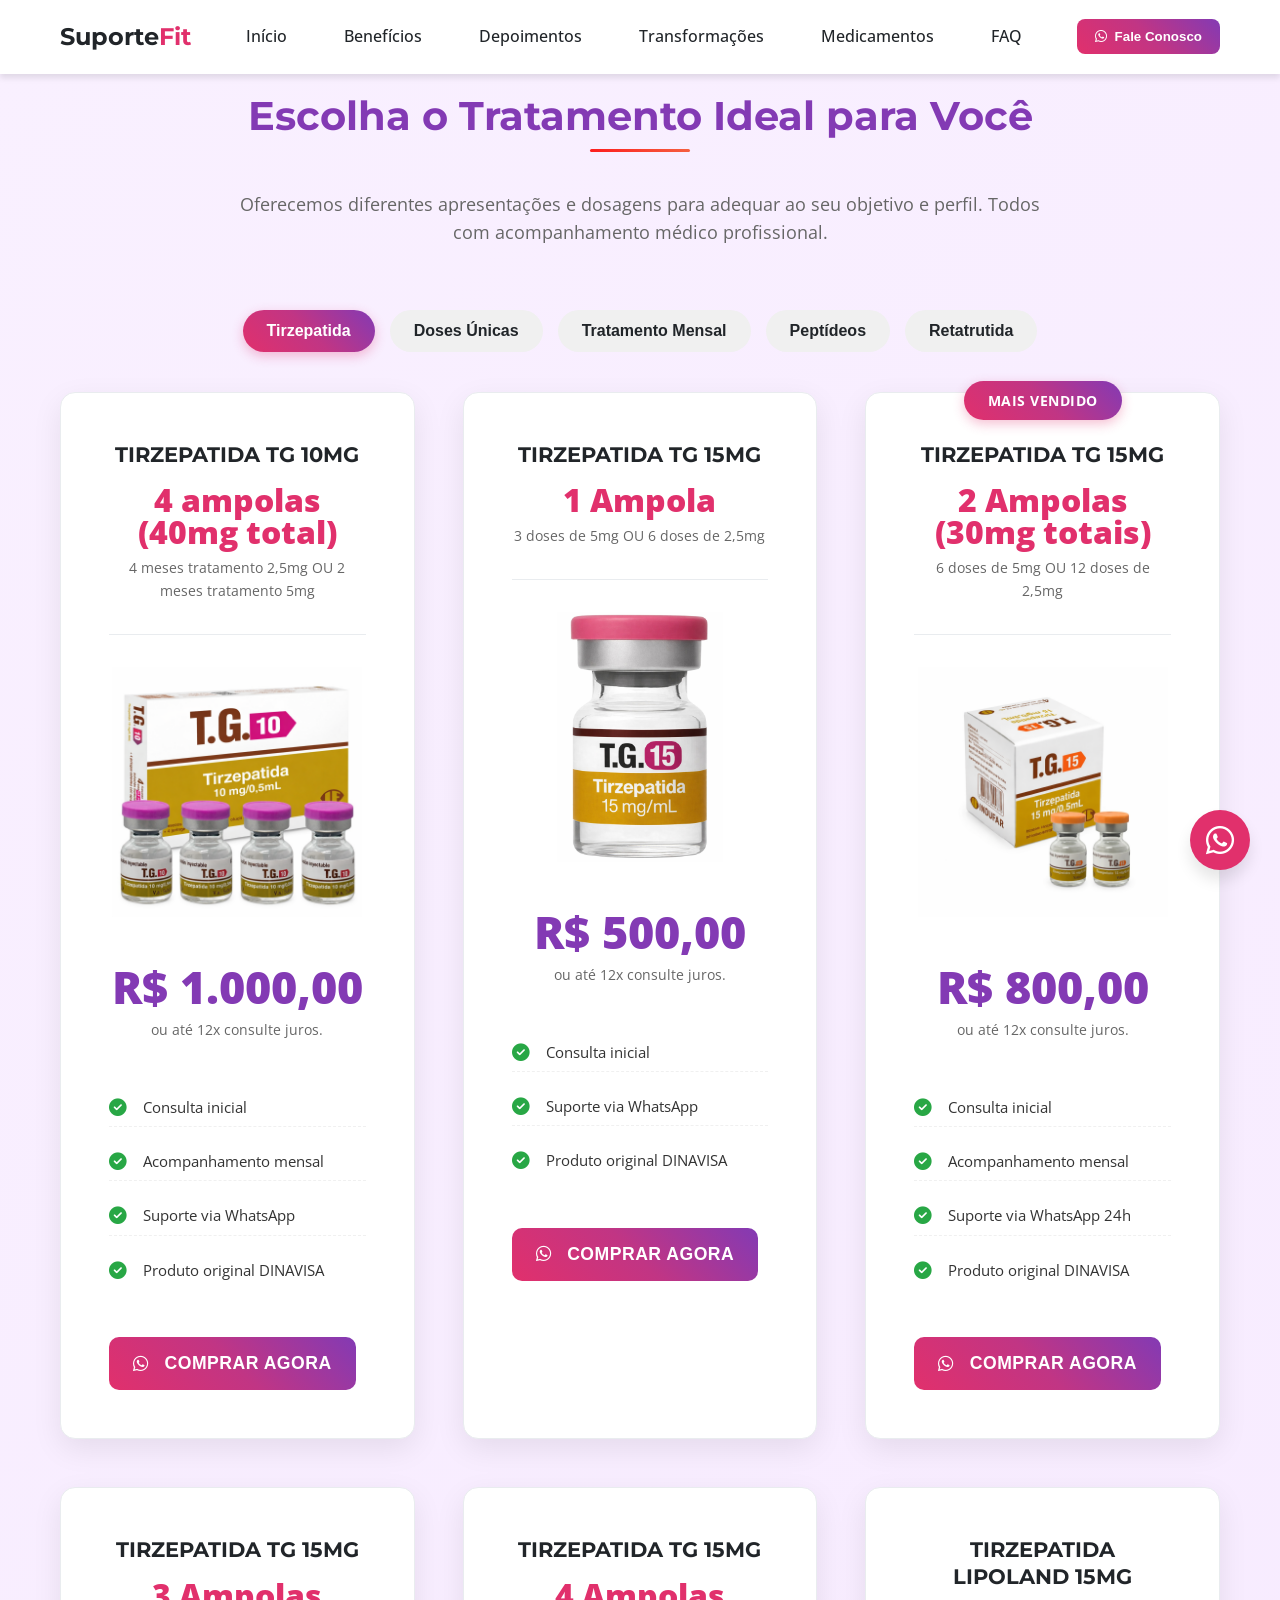
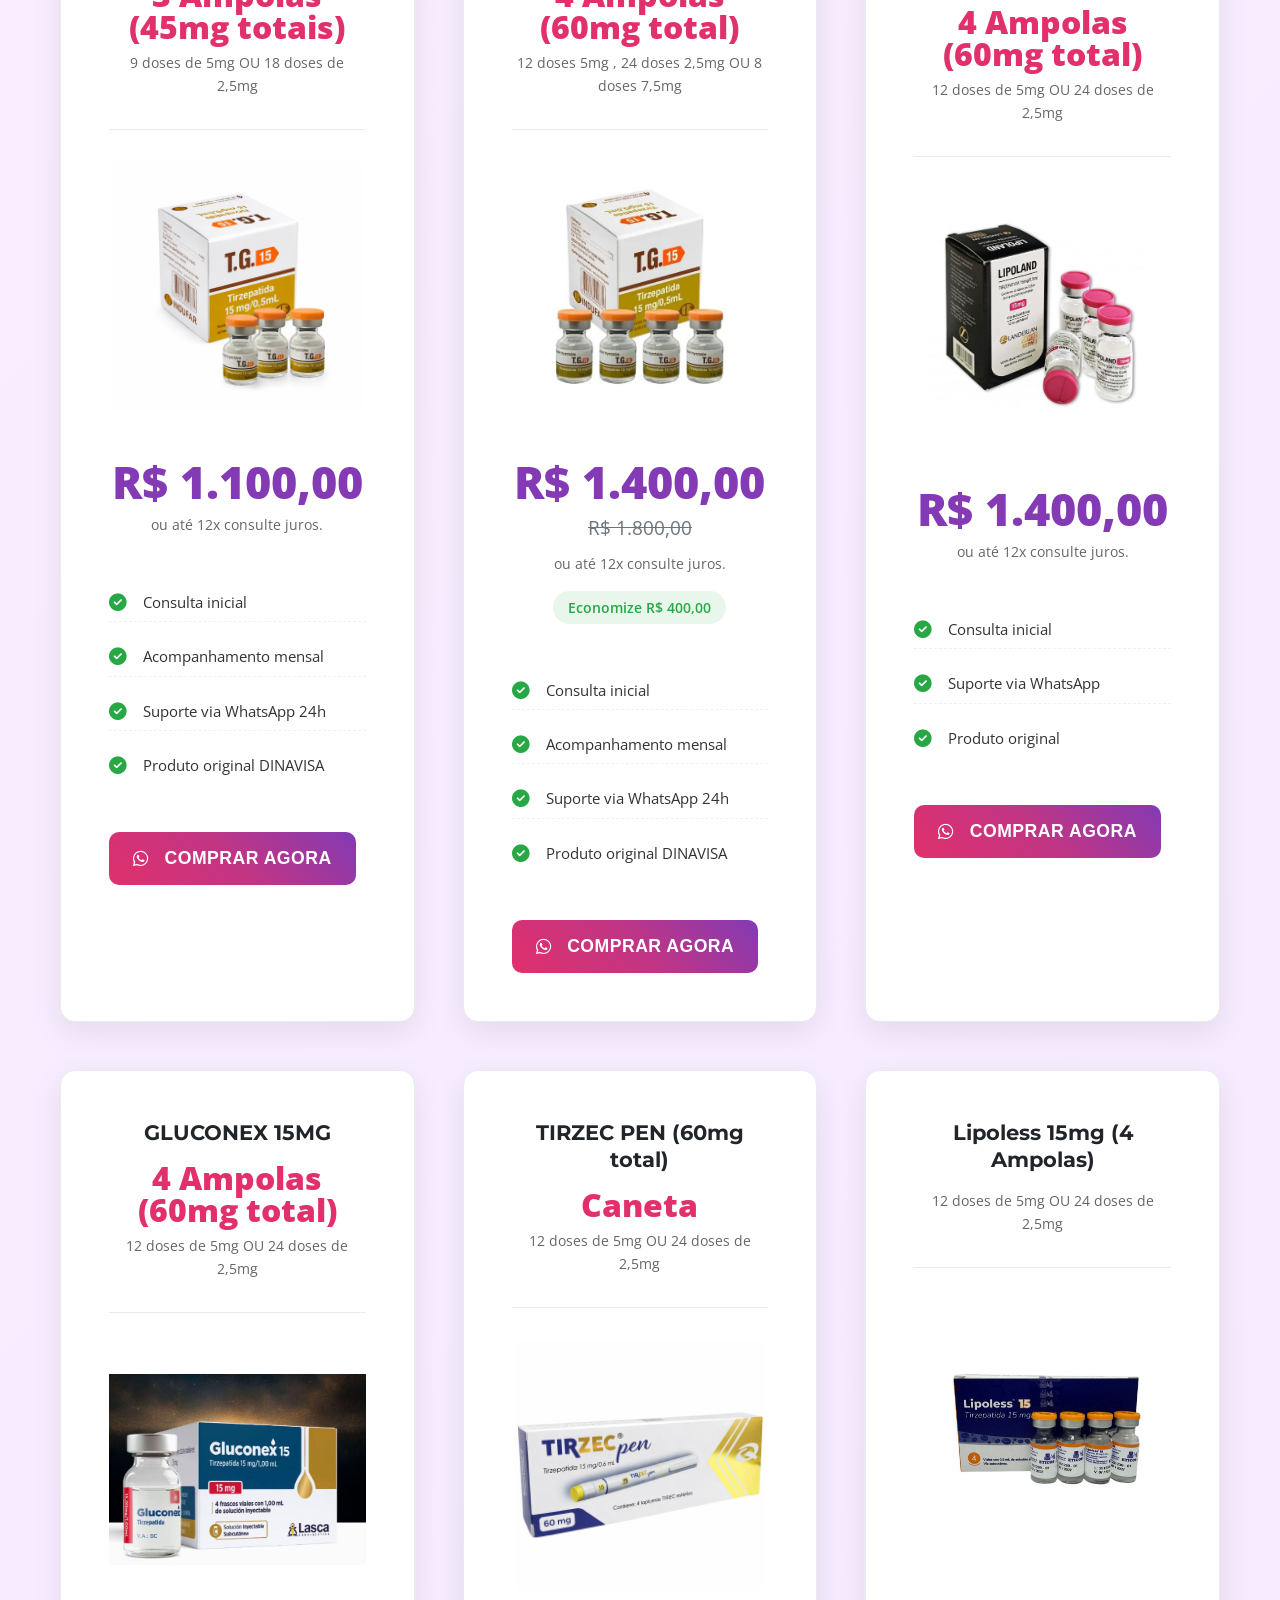
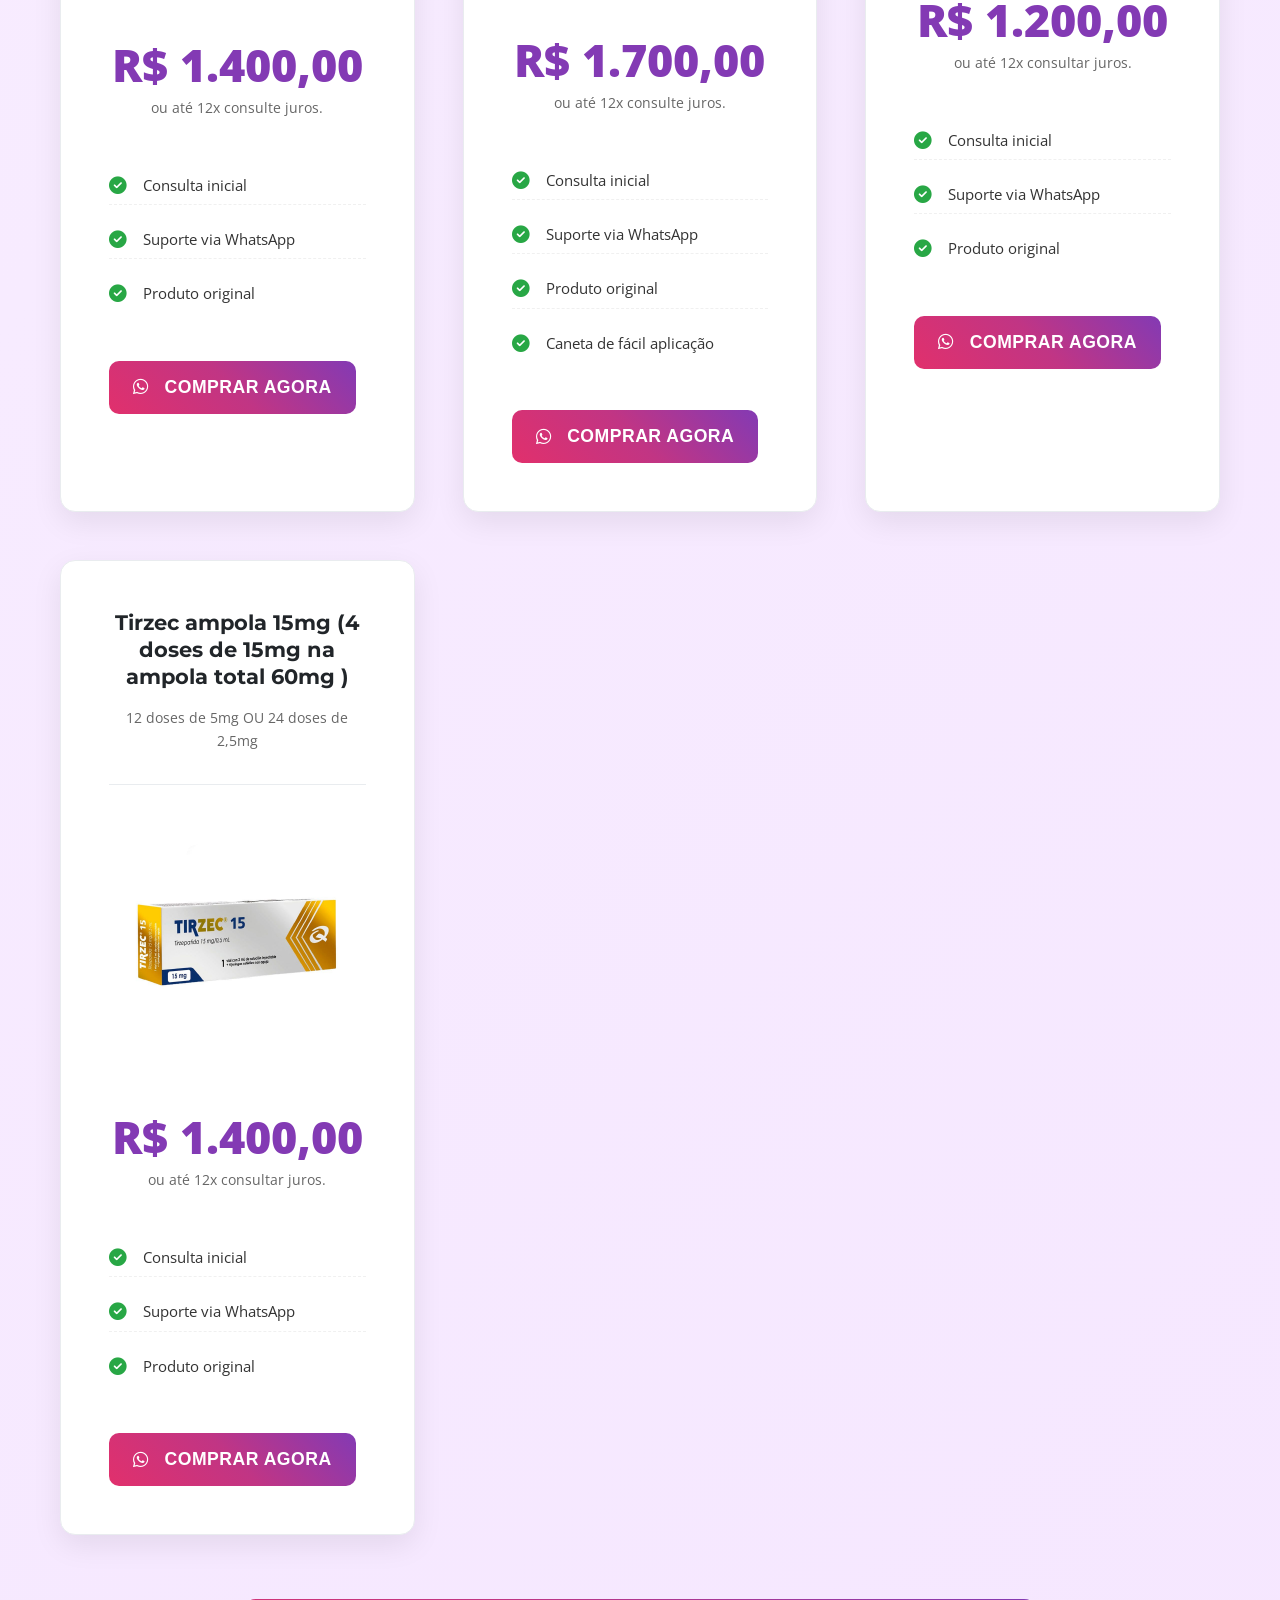
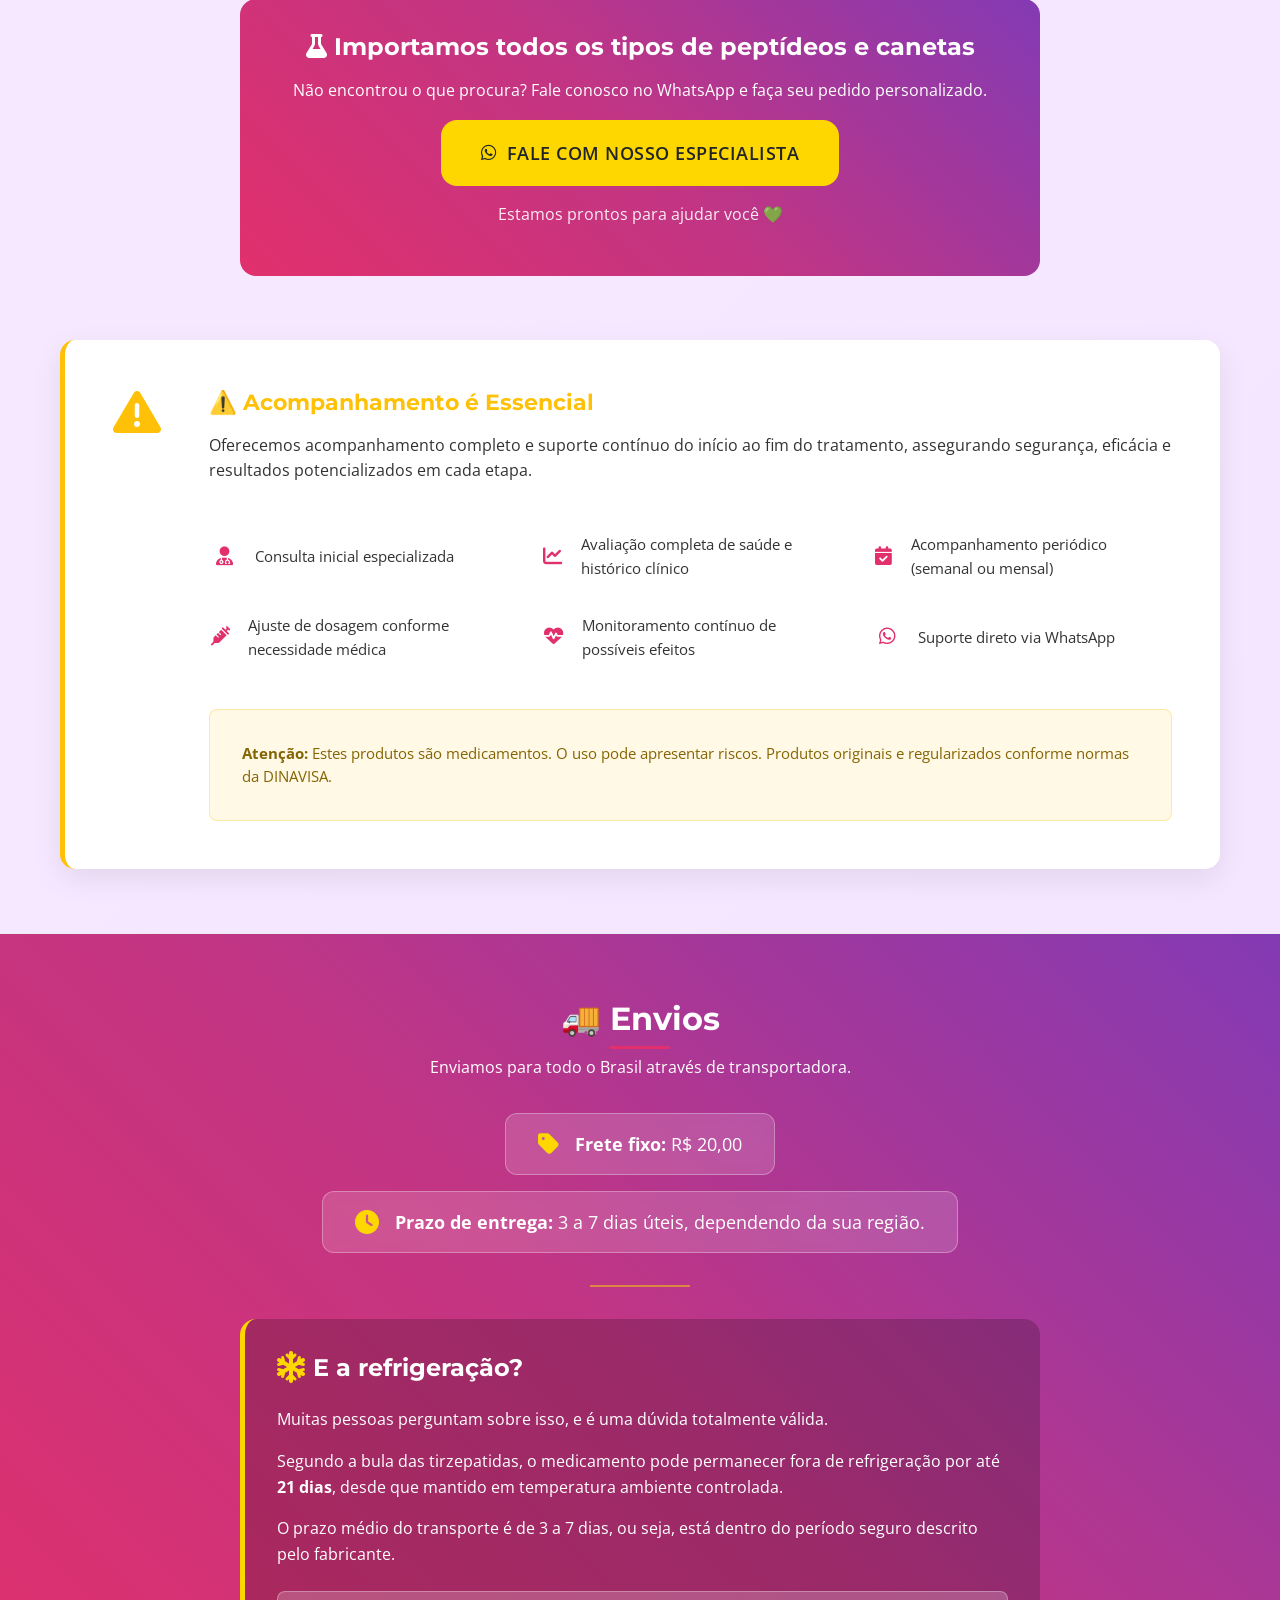
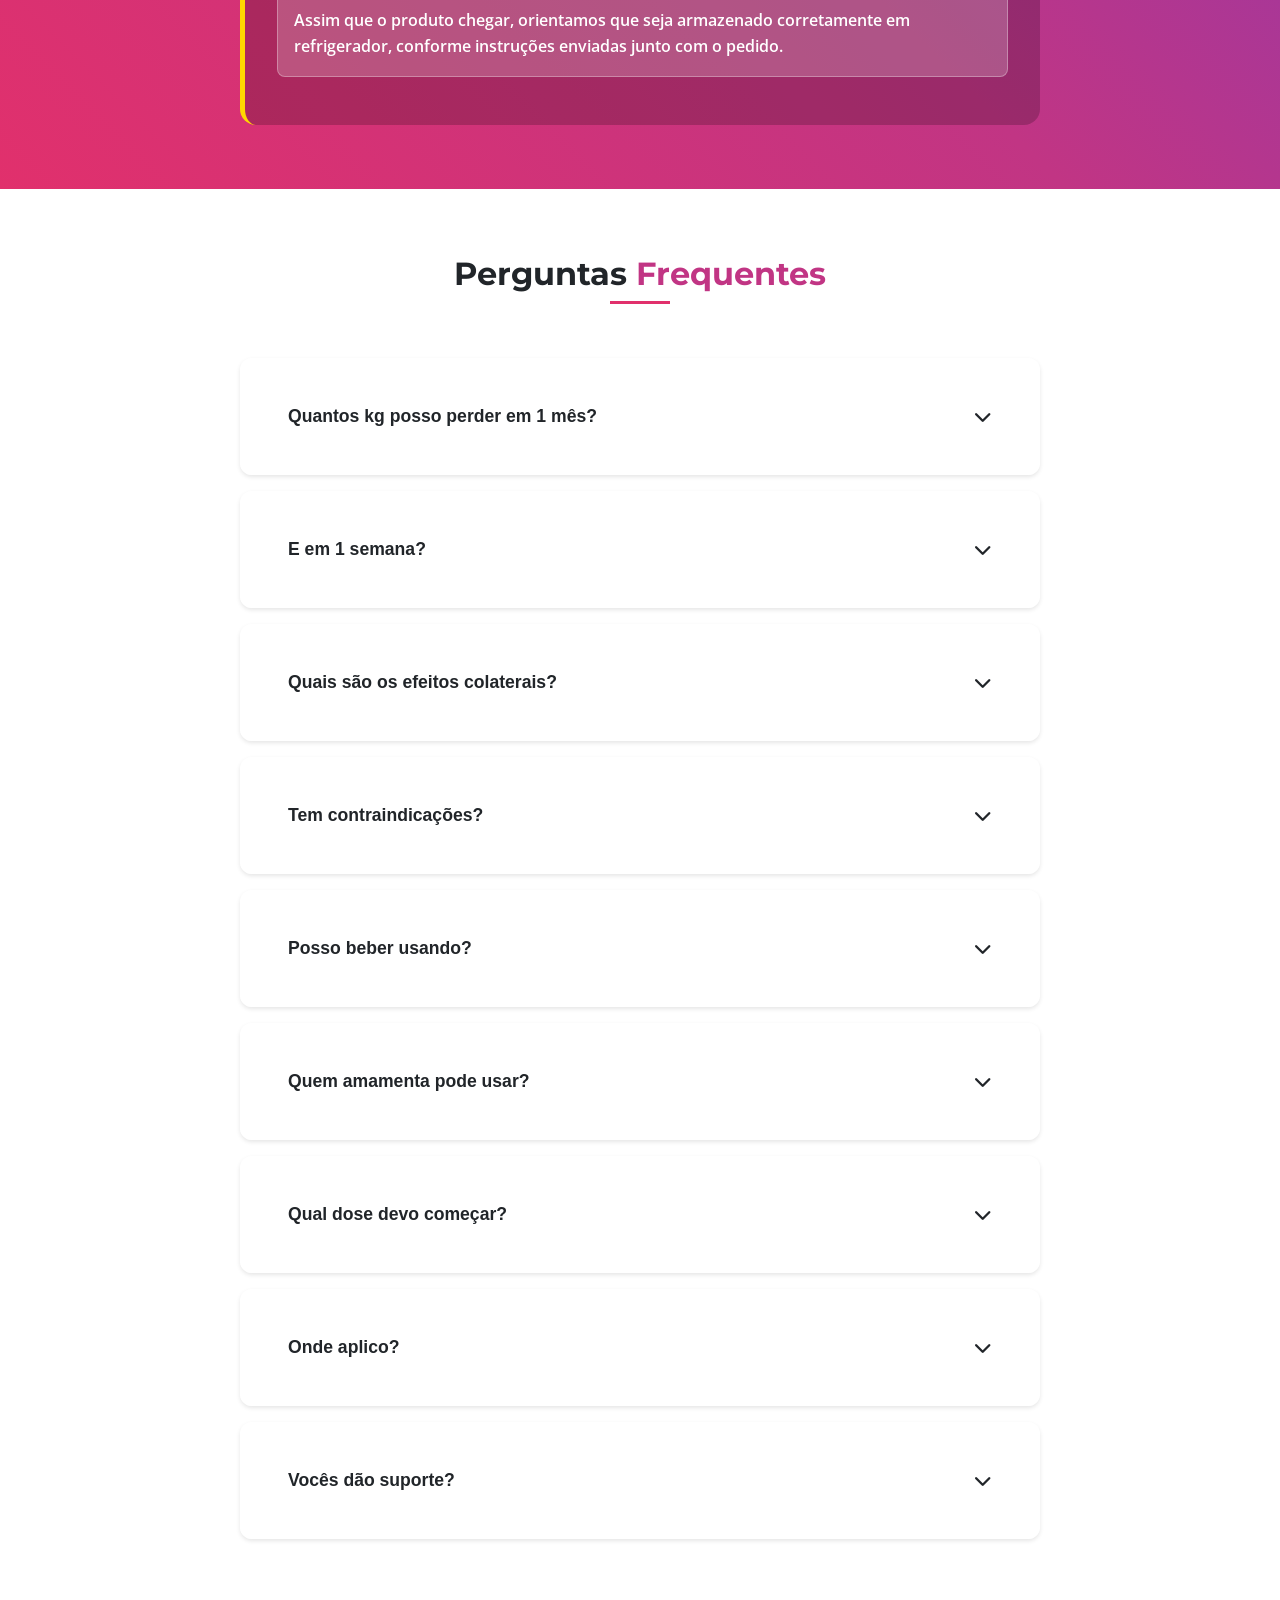
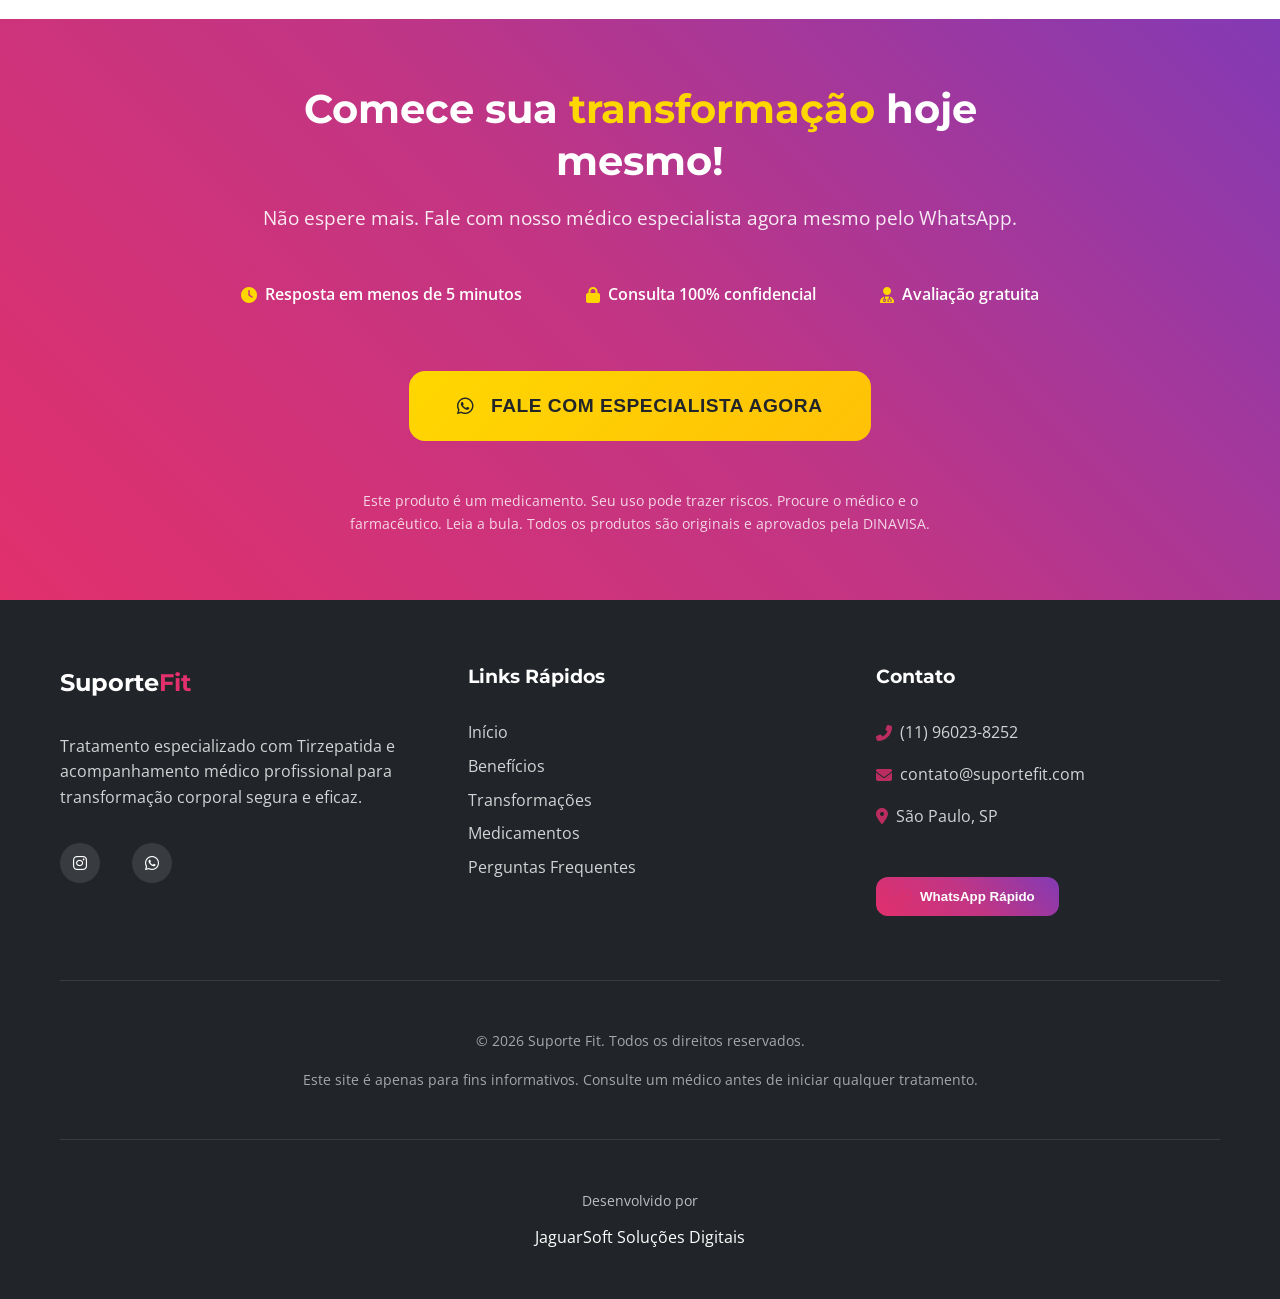
==== produtos.html @ f331bece "update: fotos" ====
<!DOCTYPE html>
<html lang="pt-br">
<head>
    <meta charset="UTF-8">
    <meta name="viewport" content="width=device-width, initial-scale=1.0">
    <title>Medicamentos | Suporte Fit</title>
    
    <!-- Fonts -->
    <link rel="preconnect" href="https://fonts.googleapis.com">
    <link rel="preconnect" href="https://fonts.gstatic.com" crossorigin>
    <link href="https://fonts.googleapis.com/css2?family=Montserrat:wght@300;400;500;600;700&family=Open+Sans:wght@300;400;600&display=swap" rel="stylesheet">
    
    <!-- Icons -->
    <link rel="stylesheet" href="https://cdnjs.cloudflare.com/ajax/libs/font-awesome/6.4.0/css/all.min.css">
    
    <!-- Swiper CSS (necessário para manter o padrão, mesmo que não use aqui) -->
    <link rel="stylesheet" href="https://cdn.jsdelivr.net/npm/swiper@9/swiper-bundle.min.css">
    
    <link rel="icon" type="image/x-icon" href="assets/favicon.ico">
    <!-- Seu CSS principal -->
    <link rel="stylesheet" href="assets/css/style.css">
</head>
<body>
    <!-- WhatsApp Float Button (opcional) -->
    <div class="whatsapp-float">
        <a href="https://api.whatsapp.com/message/MMY5Y3WPRLYHJ1?autoload=1&app_absent=0" target="_blank" aria-label="Fale conosco no WhatsApp">
            <i class="fab fa-whatsapp"></i>
            <span class="float-text">Fale Conosco</span>
        </a>
    </div>

    <!-- Header (igual ao da index) -->
    <header class="header">
        <div class="container">
            <nav class="navbar">
                <a href="index.html" class="logo">
                    <span class="logo-text">Suporte<span class="logo-highlight">Fit</span></span>
                </a>
                
                <ul class="nav-menu">
                    <li><a href="index.html" class="nav-link active">Início</a></li>
                    <li><a href="index.html#beneficios" class="nav-link">Benefícios</a></li>
                    <li><a href="index.html#depoimentos" class="nav-link">Depoimentos</a></li>
                    <li><a href="index.html#transformacoes" class="nav-link">Transformações</a></li>
                    <li><a href="produtos.html" class="nav-link">Medicamentos</a></li>
                    <li><a href="#faq" class="nav-link">FAQ</a></li>
                </ul>
                
                <button class="whatsapp-nav-btn">
                    <i class="fab fa-whatsapp"></i>
                    <span>Fale Conosco</span>
                </button>
                
                <div class="hamburger">
                    <span class="bar"></span>
                    <span class="bar"></span>
                    <span class="bar"></span>
                </div>
            </nav>
        </div>
    </header>

    !-- Seção de Medicamentos Atualizada com Filtro -->
    <section id="medicamentos" class="plans-original">
        <div class="container">

            <div class="section-header">
                <h2 class="section-title">Escolha o Tratamento Ideal para Você</h2>
                <p class="section-subtitle">
                    Oferecemos diferentes apresentações e dosagens para adequar ao seu objetivo e perfil. 
                    Todos com acompanhamento médico profissional.
                </p>
            </div>
            
            <!-- Abas de Medicamentos -->
            <div class="medicamento-tabs">
                <button class="tab-btn active" data-tab="tirzepatida">Tirzepatida</button>
                <button class="tab-btn" data-tab="tirzepatida-dose-unica">Doses Únicas</button>
                <button class="tab-btn" data-tab="tirzepatida-mensal">Tratamento Mensal</button>
                <button class="tab-btn" data-tab="peptideos">Peptídeos</button>
                <button class="tab-btn" data-tab="retatrutida">Retatrutida</button>
            </div>

            <div class="plans-container-original">
            
                <!-- ================= TIRZEPATIDA - DOSES ÚNICAS ================= -->
                <!-- Dose 2,5mg -->
                <div class="plan-card-original" data-category="tirzepatida-dose-unica">
                    <div class="plan-header-original">
                        <h3 class="plan-title">TIRZEPATIDA TG 2,5MG</h3>
                        <div class="plan-quantity">Dose Única</div>
                        <div class="plan-dosage">1 seringa pronta para uso</div>
                    </div>
                    <img src="assets/img/tizerpatida-tg-2,5mg.png" alt="Tirzepatida TG 2,5mg">
                    <div class="plan-price-original">
                        <div class="price-main">R$ 150,00</div>
                        <div class="price-installment">ou até 12x consulte juros.</div>
                    </div>
                    <div class="plan-features-original">
                        <div class="feature-item"><i class="fas fa-check-circle"></i><span>Produto original DINAVISA</span></div>
                        <div class="feature-item"><i class="fas fa-check-circle"></i><span>Consulta inclusa</span></div>
                        <div class="feature-item"><i class="fas fa-check-circle"></i><span>Suporte via WhatsApp</span></div>
                        <div class="feature-item"><i class="fas fa-check-circle"></i><span>Entrega rápida</span></div>
                    </div>
                    <button class="plan-button-original" data-plano="Tirzepatida 2,5mg Dose Única">
                        <i class="fab fa-whatsapp"></i><span>COMPRAR AGORA</span>
                    </button>
                </div>

                <!-- Dose 5mg -->
                <div class="plan-card-original" data-category="tirzepatida-dose-unica">
                    <div class="plan-header-original">
                        <div class="popular-badge">MAIS VENDIDO</div>
                        <h3 class="plan-title">TIRZEPATIDA TG 5MG</h3>
                        <div class="plan-quantity">Dose Única</div>
                        <div class="plan-dosage">1 seringa pronta para uso</div>
                    </div>
                    <img src="assets/img/tizerpatida-tg-5mg.png" alt="Tirzepatida TG 5mg">
                    <div class="plan-price-original">
                        <div class="price-main">R$ 300,00</div>
                        <div class="price-installment">ou até 12x consulte juros.</div>
                    </div>
                    <div class="plan-features-original">
                        <div class="feature-item"><i class="fas fa-check-circle"></i><span>Produto original DINAVISA</span></div>
                        <div class="feature-item"><i class="fas fa-check-circle"></i><span>Consulta inclusa</span></div>
                        <div class="feature-item"><i class="fas fa-check-circle"></i><span>Suporte via WhatsApp</span></div>
                        <div class="feature-item"><i class="fas fa-check-circle"></i><span>Entrega rápida</span></div>
                    </div>
                    <button class="plan-button-original" data-plano="Tirzepatida 5mg Dose Única">
                        <i class="fab fa-whatsapp"></i><span>COMPRAR AGORA</span>
                    </button>
                </div>

                <!-- Dose 7,5mg -->
                <div class="plan-card-original" data-category="tirzepatida-dose-unica">
                    <div class="plan-header-original">
                        <h3 class="plan-title">TIRZEPATIDA TG 7,5MG</h3>
                        <div class="plan-quantity">Dose Única</div>
                        <div class="plan-dosage">1 seringa pronta para uso</div>
                    </div>
                    <img src="assets/img/tizerpatida-tg-7,5mg.png" alt="Tirzepatida TG 7,5mg">
                    <div class="plan-price-original">
                        <div class="price-main">R$ 500,00</div>
                        <div class="price-installment">ou até 12x consulte juros.</div>
                    </div>
                    <div class="plan-features-original">
                        <div class="feature-item"><i class="fas fa-check-circle"></i><span>Produto original DINAVISA</span></div>
                        <div class="feature-item"><i class="fas fa-check-circle"></i><span>Consulta inclusa</span></div>
                        <div class="feature-item"><i class="fas fa-check-circle"></i><span>Suporte via WhatsApp</span></div>
                        <div class="feature-item"><i class="fas fa-check-circle"></i><span>Entrega rápida</span></div>
                    </div>
                    <button class="plan-button-original" data-plano="Tirzepatida 7,5mg Dose Única">
                        <i class="fab fa-whatsapp"></i><span>COMPRAR AGORA</span>
                    </button>
                </div>

                <!-- ================= TIRZEPATIDA - TRATAMENTO 1 MÊS (4 SERINGAS) ================= -->
                <!-- Mensal 2,5mg -->
                <div class="plan-card-original" data-category="tirzepatida-mensal">
                    <div class="plan-header-original">
                        <h3 class="plan-title">TIRZEPATIDA TG 2,5MG</h3>
                        <div class="plan-quantity">Tratamento 1 Mês</div>
                        <div class="plan-dosage">4 seringas (aplicação 1x por semana)</div>
                    </div>
                    <img src="assets/img/tizerpatida-mes-tg-2,5mg.png" alt="Tirzepatida TG 2,5mg Mensal">
                    <div class="plan-price-original">
                        <div class="price-main">R$ 500,00</div>
                        <div class="price-installment">ou até 12x consulte juros.</div>
                    </div>
                    <div class="plan-features-original">
                        <div class="feature-item"><i class="fas fa-check-circle"></i><span>Produto original DINAVISA</span></div>
                        <div class="feature-item"><i class="fas fa-check-circle"></i><span>Consulta inicial</span></div>
                        <div class="feature-item"><i class="fas fa-check-circle"></i><span>Acompanhamento semanal</span></div>
                        <div class="feature-item"><i class="fas fa-check-circle"></i><span>Suporte via WhatsApp</span></div>
                    </div>
                    <button class="plan-button-original" data-plano="Tirzepatida 2,5mg Mensal (4 seringas)">
                        <i class="fab fa-whatsapp"></i><span>COMPRAR AGORA</span>
                    </button>
                </div>

                <!-- Mensal 5mg -->
                <div class="plan-card-original" data-category="tirzepatida-mensal">
                    <div class="plan-header-original">
                        <div class="popular-badge">MAIS VENDIDO</div>
                        <h3 class="plan-title">TIRZEPATIDA TG 5MG</h3>
                        <div class="plan-quantity">Tratamento 1 Mês</div>
                        <div class="plan-dosage">4 seringas (aplicação 1x por semana)</div>
                    </div>
                    <img src="assets/img/tizerpatida-mes-tg-5mg.png" alt="Tirzepatida TG 5mg Mensal">
                    <div class="plan-price-original">
                        <div class="price-main">R$ 700,00</div>
                        <div class="price-installment">ou até 12x consulte juros.</div>
                    </div>
                    <div class="plan-features-original">
                        <div class="feature-item"><i class="fas fa-check-circle"></i><span>Produto original DINAVISA</span></div>
                        <div class="feature-item"><i class="fas fa-check-circle"></i><span>Consulta inicial</span></div>
                        <div class="feature-item"><i class="fas fa-check-circle"></i><span>Acompanhamento semanal</span></div>
                        <div class="feature-item"><i class="fas fa-check-circle"></i><span>Suporte via WhatsApp</span></div>
                    </div>
                    <button class="plan-button-original" data-plano="Tirzepatida 5mg Mensal (4 seringas)">
                        <i class="fab fa-whatsapp"></i><span>COMPRAR AGORA</span>
                    </button>
                </div>

                <!-- Mensal 7,5mg -->
                <div class="plan-card-original" data-category="tirzepatida-mensal">
                    <div class="plan-header-original">
                        <h3 class="plan-title">TIRZEPATIDA TG 7,5MG</h3>
                        <div class="plan-quantity">Tratamento 1 Mês</div>
                        <div class="plan-dosage">4 seringas (aplicação 1x por semana)</div>
                    </div>
                    <img src="assets/img/tizerpatida-mes-tg-7,5mg.png" alt="Tirzepatida TG 7,5mg Mensal">
                    <div class="plan-price-original">
                        <div class="price-main">R$ 900,00</div>
                        <div class="price-installment">ou até 12x consulte juros.</div>
                    </div>
                    <div class="plan-features-original">
                        <div class="feature-item"><i class="fas fa-check-circle"></i><span>Produto original DINAVISA</span></div>
                        <div class="feature-item"><i class="fas fa-check-circle"></i><span>Consulta inicial</span></div>
                        <div class="feature-item"><i class="fas fa-check-circle"></i><span>Acompanhamento semanal</span></div>
                        <div class="feature-item"><i class="fas fa-check-circle"></i><span>Suporte via WhatsApp</span></div>
                    </div>
                    <button class="plan-button-original" data-plano="Tirzepatida 7,5mg Mensal (4 seringas)">
                        <i class="fab fa-whatsapp"></i><span>COMPRAR AGORA</span>
                    </button>
                </div>

                <!-- ================= TIRZEPATIDA - AMPOLAS ================= -->
                <!-- TG 10mg (40mg total) -->
                <div class="plan-card-original" data-category="tirzepatida">
                    <div class="plan-header-original">
                        <h3 class="plan-title">TIRZEPATIDA TG 10MG</h3>
                        <div class="plan-quantity">4 ampolas (40mg total)</div>
                        <div class="plan-dosage">4 meses tratamento 2,5mg OU 2 meses tratamento 5mg</div>
                    </div>
                    <img src="assets/img/tizerpatida-tg-10mg-4doses.png" alt="Tirzepatida TG 10mg">
                    <div class="plan-price-original">
                        <div class="price-main">R$ 1.000,00</div>
                        <div class="price-installment">ou até 12x consulte juros.</div>
                    </div>
                    <div class="plan-features-original">
                        <div class="feature-item"><i class="fas fa-check-circle"></i><span>Consulta inicial</span></div>
                        <div class="feature-item"><i class="fas fa-check-circle"></i><span>Acompanhamento mensal</span></div>
                        <div class="feature-item"><i class="fas fa-check-circle"></i><span>Suporte via WhatsApp</span></div>
                        <div class="feature-item"><i class="fas fa-check-circle"></i><span>Produto original DINAVISA</span></div>
                    </div>
                    <button class="plan-button-original" data-plano="Tirzepatida TG 10mg 4 ampolas">
                        <i class="fab fa-whatsapp"></i><span>COMPRAR AGORA</span>
                    </button>
                </div>

                <!-- 1 ampola TG 15mg -->
                <div class="plan-card-original" data-category="tirzepatida">
                    <div class="plan-header-original">
                        <h3 class="plan-title">TIRZEPATIDA TG 15MG</h3>
                        <div class="plan-quantity">1 Ampola</div>
                        <div class="plan-dosage">3 doses de 5mg OU 6 doses de 2,5mg</div>
                    </div>
                    <img src="assets/img/tizerpatida-tg-15mg-1ampola.jpeg" alt="Tirzepatida TG 15mg 1 Ampola">
                    <div class="plan-price-original">
                        <div class="price-main">R$ 500,00</div>
                        <div class="price-installment">ou até 12x consulte juros.</div>
                    </div>
                    <div class="plan-features-original">
                        <div class="feature-item"><i class="fas fa-check-circle"></i><span>Consulta inicial</span></div>
                        <div class="feature-item"><i class="fas fa-check-circle"></i><span>Suporte via WhatsApp</span></div>
                        <div class="feature-item"><i class="fas fa-check-circle"></i><span>Produto original DINAVISA</span></div>
                    </div>
                    <button class="plan-button-original" data-plano="Tirzepatida 1 Ampola 15mg">
                        <i class="fab fa-whatsapp"></i><span>COMPRAR AGORA</span>
                    </button>
                </div>

                <!-- 2 ampolas TG 15mg (30mg totais) -->
                <div class="plan-card-original" data-category="tirzepatida">
                    <div class="plan-header-original">
                        <div class="popular-badge">MAIS VENDIDO</div>
                        <h3 class="plan-title">TIRZEPATIDA TG 15MG</h3>
                        <div class="plan-quantity">2 Ampolas (30mg totais)</div>
                        <div class="plan-dosage">6 doses de 5mg OU 12 doses de 2,5mg</div>
                    </div>
                    <img src="assets/img/tizerpatida-tg-15mg-2doses.png" alt="Tirzepatida TG 15mg 2 Ampolas">
                    <div class="plan-price-original">
                        <div class="price-main">R$ 800,00</div>
                        <div class="price-installment">ou até 12x consulte juros.</div>
                    </div>
                    <div class="plan-features-original">
                        <div class="feature-item"><i class="fas fa-check-circle"></i><span>Consulta inicial</span></div>
                        <div class="feature-item"><i class="fas fa-check-circle"></i><span>Acompanhamento mensal</span></div>
                        <div class="feature-item"><i class="fas fa-check-circle"></i><span>Suporte via WhatsApp 24h</span></div>
                        <div class="feature-item"><i class="fas fa-check-circle"></i><span>Produto original DINAVISA</span></div>
                    </div>
                    <button class="plan-button-original" data-plano="Tirzepatida 2 Ampolas 15mg">
                        <i class="fab fa-whatsapp"></i><span>COMPRAR AGORA</span>
                    </button>
                </div>

                <!-- 3 ampolas TG 15mg (45mg totais) -->
                <div class="plan-card-original" data-category="tirzepatida">
                    <div class="plan-header-original">
                        <h3 class="plan-title">TIRZEPATIDA TG 15MG</h3>
                        <div class="plan-quantity">3 Ampolas (45mg totais)</div>
                        <div class="plan-dosage">9 doses de 5mg OU 18 doses de 2,5mg</div>
                    </div>
                    <img src="assets/img/tizerpatida-tg-15mg-3ampolas.png" alt="Tirzepatida TG 15mg 3 Ampolas">
                    <div class="plan-price-original">
                        <div class="price-main">R$ 1.100,00</div>
                        <div class="price-installment">ou até 12x consulte juros.</div>
                    </div>
                    <div class="plan-features-original">
                        <div class="feature-item"><i class="fas fa-check-circle"></i><span>Consulta inicial</span></div>
                        <div class="feature-item"><i class="fas fa-check-circle"></i><span>Acompanhamento mensal</span></div>
                        <div class="feature-item"><i class="fas fa-check-circle"></i><span>Suporte via WhatsApp 24h</span></div>
                        <div class="feature-item"><i class="fas fa-check-circle"></i><span>Produto original DINAVISA</span></div>
                    </div>
                    <button class="plan-button-original" data-plano="Tirzepatida 3 Ampolas 15mg">
                        <i class="fab fa-whatsapp"></i><span>COMPRAR AGORA</span>
                    </button>
                </div>

                <!-- 4 ampolas TG 15mg (60mg total) -->
                <div class="plan-card-original" data-category="tirzepatida">
                    <div class="plan-header-original">
                        <h3 class="plan-title">TIRZEPATIDA TG 15MG</h3>
                        <div class="plan-quantity">4 Ampolas (60mg total)</div>
                        <div class="plan-dosage">12 doses 5mg , 24 doses 2,5mg OU 8 doses 7,5mg</div>
                    </div>
                    <img src="assets/img/tizerpatida-tg-ampolas.jpeg" alt="Tirzepatida TG 15mg 4 Ampolas">
                    <div class="plan-price-original">
                        <div class="price-main">R$ 1.400,00</div>
                        <div class="price-old">R$ 1.800,00</div>
                        <div class="price-installment">ou até 12x consulte juros.</div>
                        <div class="price-save">Economize R$ 400,00</div>
                    </div>
                    <div class="plan-features-original">
                        <div class="feature-item"><i class="fas fa-check-circle"></i><span>Consulta inicial</span></div>
                        <div class="feature-item"><i class="fas fa-check-circle"></i><span>Acompanhamento mensal</span></div>
                        <div class="feature-item"><i class="fas fa-check-circle"></i><span>Suporte via WhatsApp 24h</span></div>
                        <div class="feature-item"><i class="fas fa-check-circle"></i><span>Produto original DINAVISA</span></div>
                    </div>
                    <button class="plan-button-original" data-plano="Tirzepatida 4 Ampolas 15mg">
                        <i class="fab fa-whatsapp"></i><span>COMPRAR AGORA</span>
                    </button>
                </div>

                <!-- ================= TIRZEPATIDA LIPOLAND ================= -->
                <!-- 4 ampolas 15mg (60mg total) -->
                <div class="plan-card-original" data-category="tirzepatida">
                    <div class="plan-header-original">
                        <h3 class="plan-title">TIRZEPATIDA LIPOLAND 15MG</h3>
                        <div class="plan-quantity">4 Ampolas (60mg total)</div>
                        <div class="plan-dosage">12 doses de 5mg OU 24 doses de 2,5mg</div>
                    </div>
                    <img src="assets/img/tizerpatida-lipoland-4ampolas.jpeg" alt="Tirzepatida Lipoland 4 ampolas">
                    <div class="plan-price-original">
                        <div class="price-main">R$ 1.400,00</div>
                        <div class="price-installment">ou até 12x consulte juros.</div>
                    </div>
                    <div class="plan-features-original">
                        <div class="feature-item"><i class="fas fa-check-circle"></i><span>Consulta inicial</span></div>
                        <div class="feature-item"><i class="fas fa-check-circle"></i><span>Suporte via WhatsApp</span></div>
                        <div class="feature-item"><i class="fas fa-check-circle"></i><span>Produto original</span></div>
                    </div>
                    <button class="plan-button-original" data-plano="Tirzepatida Lipoland 4 ampolas">
                        <i class="fab fa-whatsapp"></i><span>COMPRAR AGORA</span>
                    </button>
                </div>

                <!-- ================= GLUCONEX 15mg ================= -->
                <!-- 4 ampolas (60mg total) -->
                <div class="plan-card-original" data-category="tirzepatida">
                    <div class="plan-header-original">
                        <h3 class="plan-title">GLUCONEX 15MG</h3>
                        <div class="plan-quantity">4 Ampolas (60mg total)</div>
                        <div class="plan-dosage">12 doses de 5mg OU 24 doses de 2,5mg</div>
                    </div>
                    <img src="assets/img/gluconex-15mg.jpeg" alt="Gluconex 4 ampolas">
                    <div class="plan-price-original">
                        <div class="price-main">R$ 1.400,00</div>
                        <div class="price-installment">ou até 12x consulte juros.</div>
                    </div>
                    <div class="plan-features-original">
                        <div class="feature-item"><i class="fas fa-check-circle"></i><span>Consulta inicial</span></div>
                        <div class="feature-item"><i class="fas fa-check-circle"></i><span>Suporte via WhatsApp</span></div>
                        <div class="feature-item"><i class="fas fa-check-circle"></i><span>Produto original</span></div>
                    </div>
                    <button class="plan-button-original" data-plano="Gluconex 4 ampolas">
                        <i class="fab fa-whatsapp"></i><span>COMPRAR AGORA</span>
                    </button>
                </div>

                <!-- ================= TIRZEC PEN ================= -->
                <div class="plan-card-original" data-category="tirzepatida">
                    <div class="plan-header-original">
                        <h3 class="plan-title">TIRZEC PEN (60mg total)</h3>
                        <div class="plan-quantity">Caneta</div>
                        <div class="plan-dosage">12 doses de 5mg OU 24 doses de 2,5mg</div>
                    </div>
                    <img src="assets/img/tizerc-pen-60mg.png" alt="Tirzec Pen">
                    <div class="plan-price-original">
                        <div class="price-main">R$ 1.700,00</div>
                        <div class="price-installment">ou até 12x consulte juros.</div>
                    </div>
                    <div class="plan-features-original">
                        <div class="feature-item"><i class="fas fa-check-circle"></i><span>Consulta inicial</span></div>
                        <div class="feature-item"><i class="fas fa-check-circle"></i><span>Suporte via WhatsApp</span></div>
                        <div class="feature-item"><i class="fas fa-check-circle"></i><span>Produto original</span></div>
                        <div class="feature-item"><i class="fas fa-check-circle"></i><span>Caneta de fácil aplicação</span></div>
                    </div>
                    <button class="plan-button-original" data-plano="Tirzec Pen 60mg">
                        <i class="fab fa-whatsapp"></i><span>COMPRAR AGORA</span>
                    </button>
                </div>

                <!-- ================= lipoless 15 ================= -->
                <div class="plan-card-original" data-category="tirzepatida">
                    <div class="plan-header-original">
                        <h3 class="plan-title">Lipoless 15mg (4 Ampolas)</h3>
                        <div class="plan-dosage">12 doses de 5mg OU 24 doses de 2,5mg</div>
                    </div>
                    <img src="assets/img/lipoless-15mg.jpg" alt="Lipoless">
                    <div class="plan-price-original">
                        <div class="price-main">R$ 1.200,00</div>
                        <div class="price-installment">ou até 12x consultar juros.</div>
                    </div>
                    <div class="plan-features-original">
                        <div class="feature-item"><i class="fas fa-check-circle"></i><span>Consulta inicial</span></div>
                        <div class="feature-item"><i class="fas fa-check-circle"></i><span>Suporte via WhatsApp</span></div>
                        <div class="feature-item"><i class="fas fa-check-circle"></i><span>Produto original</span></div>
                    </div>
                    <button class="plan-button-original" data-plano="Lipoless 15mg">
                        <i class="fab fa-whatsapp"></i><span>COMPRAR AGORA</span>
                    </button>
                </div>
                
                <!-- ================= Tizerpatida Tirzec ampola 15mg ================= -->
                <div class="plan-card-original" data-category="tirzepatida">
                    <div class="plan-header-original">
                        <h3 class="plan-title">Tirzec ampola 15mg (4 doses de 15mg na ampola total 60mg )</h3>
                        <div class="plan-dosage">12 doses de 5mg OU 24 doses de 2,5mg</div>
                    </div>
                    <img src="assets/img/tizerpatida-tirzec-ampola-15-mg.png" alt="Tirzec ampola 15mg">
                    <div class="plan-price-original">
                        <div class="price-main">R$ 1.400,00</div>
                        <div class="price-installment">ou até 12x consultar juros.</div>
                    </div>
                    <div class="plan-features-original">
                        <div class="feature-item"><i class="fas fa-check-circle"></i><span>Consulta inicial</span></div>
                        <div class="feature-item"><i class="fas fa-check-circle"></i><span>Suporte via WhatsApp</span></div>
                        <div class="feature-item"><i class="fas fa-check-circle"></i><span>Produto original</span></div>
                    </div>
                    <button class="plan-button-original" data-plano="Tirzec ampola 15mg">
                        <i class="fab fa-whatsapp"></i><span>COMPRAR AGORA</span>
                    </button>
                </div>

                <!-- ================= PEPTÍDEOS ================= -->
                <div class="plan-card-original" data-category="peptideos">
                    <div class="plan-header-original">
                        <h3 class="plan-title">CJC-1295 + IPAMORELI</h3>
                        <div class="plan-quantity">10mg</div>
                        <div class="plan-dosage">Estimula GH • Recuperação muscular</div>
                    </div>
                    <img src="assets/img/CJC-IPAMORELI.png" alt="CJC-1295 + Ipamorelin">
                    <div class="plan-price-original">
                        <div class="price-main">R$ 950,00</div>
                        <div class="price-installment">Dose: 1x/dia (noite)</div>
                    </div>
                    <div class="plan-features-original">
                        <div class="feature-item"><i class="fas fa-check-circle"></i><span>Aplicação subcutânea</span></div>
                        <div class="feature-item"><i class="fas fa-check-circle"></i><span>Duração média: 30 dias</span></div>
                        <div class="feature-item"><i class="fas fa-check-circle"></i><span>Melhora do sono e disposição</span></div>
                    </div>
                    <button class="plan-button-original" data-plano="CJC-1295 + Ipamorelin 10mg">
                        <i class="fab fa-whatsapp"></i><span>COMPRAR AGORA</span>
                    </button>
                </div>

                <div class="plan-card-original" data-category="peptideos">
                    <div class="plan-header-original">
                        <h3 class="plan-title">TESAMORELIN</h3>
                        <div class="plan-quantity">10mg</div>
                        <div class="plan-dosage">Redução de gordura visceral</div>
                    </div>
                    <img src="assets/img/peptizio 1.png" alt="Tesamorelin">
                    <div class="plan-price-original">
                        <div class="price-main">R$ 1.190,00</div>
                        <div class="price-installment">Microdose: até 10 dias</div>
                    </div>
                    <div class="plan-features-original">
                        <div class="feature-item"><i class="fas fa-check-circle"></i><span>Aplicação subcutânea</span></div>
                        <div class="feature-item"><i class="fas fa-check-circle"></i><span>1x ao dia</span></div>
                        <div class="feature-item"><i class="fas fa-check-circle"></i><span>Definição corporal</span></div>
                    </div>
                    <button class="plan-button-original" data-plano="Tesamorelin 10mg">
                        <i class="fab fa-whatsapp"></i><span>COMPRAR AGORA</span>
                    </button>
                </div>

                <div class="plan-card-original" data-category="peptideos">
                    <div class="plan-header-original">
                        <h3 class="plan-title">GLOW (BPC-157 + TB-500 + GHK-CU)</h3>
                        <div class="plan-quantity">Ampola</div>
                        <div class="plan-dosage">Recuperação + pele</div>
                    </div>
                    <img src="assets/img/GLOWGHK-TB-500.png" alt="GLOW">
                    <div class="plan-price-original">
                        <div class="price-main">R$ 1.150,00</div>
                        <div class="price-installment">Ampola</div>
                    </div>
                    <div class="plan-features-original">
                        <div class="feature-item"><i class="fas fa-check-circle"></i><span>Subcutânea</span></div>
                        <div class="feature-item"><i class="fas fa-check-circle"></i><span>30 dias de duração</span></div>
                        <div class="feature-item"><i class="fas fa-check-circle"></i><span>Regeneração tecidual</span></div>
                    </div>
                    <button class="plan-button-original" data-plano="GLOW Ampola">
                        <i class="fab fa-whatsapp"></i><span>COMPRAR AGORA</span>
                    </button>
                </div>

                <div class="plan-card-original" data-category="peptideos">
                    <div class="plan-header-original">
                        <h3 class="plan-title">GLOW ALLUVI (CANETA)</h3>
                        <div class="plan-quantity">Caneta</div>
                        <div class="plan-dosage">Pronta aplicação</div>
                    </div>
                    <img src="assets/img/glow-ghk-cu.png" alt="GLOW Alluvi">
                    <div class="plan-price-original">
                        <div class="price-main">R$ 1.900,00</div>
                    </div>
                    <div class="plan-features-original">
                        <div class="feature-item"><i class="fas fa-check-circle"></i><span>Prática e fácil</span></div>
                        <div class="feature-item"><i class="fas fa-check-circle"></i><span>Pele + regeneração</span></div>
                    </div>
                    <button class="plan-button-original" data-plano="GLOW Alluvi Caneta">
                        <i class="fab fa-whatsapp"></i><span>COMPRAR AGORA</span>
                    </button>
                </div>

                <div class="plan-card-original" data-category="peptideos">
                    <div class="plan-header-original">
                        <h3 class="plan-title">GHK-CU</h3>
                        <div class="plan-quantity">50mg</div>
                        <div class="plan-dosage">Saúde da pele e cabelo</div>
                    </div>
                    <img src="assets/img/GHK-CU-50MG.PNG" alt="GHK-CU">
                    <div class="plan-price-original">
                        <div class="price-main">R$ 950,00</div>
                    </div>
                    <div class="plan-features-original">
                        <div class="feature-item"><i class="fas fa-check-circle"></i><span>Subcutânea ou tópico</span></div>
                        <div class="feature-item"><i class="fas fa-check-circle"></i><span>30 dias</span></div>
                        <div class="feature-item"><i class="fas fa-check-circle"></i><span>Regeneração tecidual</span></div>
                    </div>
                    <button class="plan-button-original" data-plano="GHK-CU 50mg">
                        <i class="fab fa-whatsapp"></i><span>COMPRAR AGORA</span>
                    </button>
                </div>

                <div class="plan-card-original" data-category="peptideos">
                    <div class="plan-header-original">
                        <h3 class="plan-title">MOTS-C</h3>
                        <div class="plan-quantity">10mg</div>
                        <div class="plan-dosage">Metabolismo e sensibilidade à insulina</div>
                    </div>
                    <img src="assets/img/MOTS-C.PNG" alt="MOTS-C">
                    <div class="plan-price-original">
                        <div class="price-main">R$ 900,00</div>
                    </div>
                    <div class="plan-features-original">
                        <div class="feature-item"><i class="fas fa-check-circle"></i><span>2-3x/semana</span></div>
                        <div class="feature-item"><i class="fas fa-check-circle"></i><span>Duração 20-30 dias</span></div>
                    </div>
                    <button class="plan-button-original" data-plano="MOTS-C 10mg">
                        <i class="fab fa-whatsapp"></i><span>COMPRAR AGORA</span>
                    </button>
                </div>

                <div class="plan-card-original" data-category="peptideos">
                    <div class="plan-header-original">
                        <h3 class="plan-title">HGH Frag 176-191</h3>
                        <div class="plan-quantity">10mg</div>
                        <div class="plan-dosage">Queima de gordura localizada</div>
                    </div>
                    <img src="assets/img/HGH-FRAG.PNG" alt="HGH Frag">
                    <div class="plan-price-original">
                        <div class="price-main">R$ 1.250,00</div>
                    </div>
                    <div class="plan-features-original">
                        <div class="feature-item"><i class="fas fa-check-circle"></i><span>1-2x/dia</span></div>
                        <div class="feature-item"><i class="fas fa-check-circle"></i><span>Subcutânea</span></div>
                        <div class="feature-item"><i class="fas fa-check-circle"></i><span>Definição corporal</span></div>
                    </div>
                    <button class="plan-button-original" data-plano="HGH Frag 176-191 10mg">
                        <i class="fab fa-whatsapp"></i><span>COMPRAR AGORA</span>
                    </button>
                </div>
                        <!-- ================= RETATRUTIDA ================= -->
                        <!-- Retatrutida Synedica 40mg (Caneta) -->
                        <div class="plan-card-original" data-category="retatrutida">
                    <div class="plan-header-original">
                        <h3 class="plan-title">RETATRUTIDA SYNEDICA 40MG</h3>
                        <div class="plan-quantity">Caneta pré-preenchida</div>
                        <div class="plan-dosage">Produto original Synedica • Alto padrão de pureza • Controle rigoroso de qualidade</div>
                    </div>
                        <img src="assets/img/retatrutida-synedica-40mg.png" alt="Retatrutida Synedica 40mg">
                            <div class="plan-price-original">
                                <div class="price-main">R$ 1.550,00</div>
                                <div class="price-installment">ou até 12x consulte juros.</div>
                            </div>
                    <div class="plan-features-original">
                         <div class="feature-item"><i class="fas fa-check-circle"></i><span>Consulta inicial</span></div>
                         <div class="feature-item"><i class="fas fa-check-circle"></i><span>Suporte via WhatsApp</span></div>
                         <div class="feature-item"><i class="fas fa-check-circle"></i><span>Acompanhamento</span></div>
                     </div>
                    <button class="plan-button-original" data-plano="Retatrutida Synedica 40mg">
                        <i class="fab fa-whatsapp"></i><span>COMPRAR AGORA</span>
                    </button>
            </div>
            <!-- Retatrutida ZPHC 40mg (Ampola em pó) -->
            <div class="plan-card-original" data-category="retatrutida">
                <div class="plan-header-original">
                    <h3 class="plan-title">RETATRUTIDA ZPHC 40MG</h3>
                    <div class="plan-quantity">Ampola em pó</div>
                    <div class="plan-dosage">Produto original ZPHC • Alto padrão de pureza • Controle rigoroso de qualidade</div>
                </div>
                <img src="assets/img/retratutida-zphc-40mg.png" alt="Retatrutida ZPHC 40mg">
                <div class="plan-price-original">
                    <div class="price-main">R$ 1.550,00</div>
                    <div class="price-installment">ou até 12x consulte juros.</div>
                </div>
                <div class="plan-features-original">
                    <div class="feature-item"><i class="fas fa-check-circle"></i><span>Consulta inicial</span></div>
                    <div class="feature-item"><i class="fas fa-check-circle"></i><span>Suporte via WhatsApp</span></div>
                    <div class="feature-item"><i class="fas fa-check-circle"></i><span>Acompanhamento</span></div>
                </div>
                <button class="plan-button-original" data-plano="Retatrutida ZPHC 40mg">
                    <i class="fab fa-whatsapp"></i><span>COMPRAR AGORA</span>
                </button>
            </div>
            <!-- Retatrutida TNL 40mg (Caneta) -->
            <div class="plan-card-original" data-category="retatrutida">
                <div class="plan-header-original">
                    <h3 class="plan-title">RETATRUTIDA TNL 40MG</h3>
                    <div class="plan-quantity">Caneta pré-preenchida</div>
                    <div class="plan-dosage">Produto original TNL • Alto padrão de pureza • Controle rigoroso de qualidade</div>
                </div>
                <img src="assets/img/retratutida-tnl-40mg.png" alt="Retatrutida TNL 40mg">
                <div class="plan-price-original">
                    <div class="price-main">R$ 1.550,00</div>
                    <div class="price-installment">ou até 12x consulte juros.</div>
                </div>
                <div class="plan-features-original">
                    <div class="feature-item"><i class="fas fa-check-circle"></i><span>Consulta inicial</span></div>
                    <div class="feature-item"><i class="fas fa-check-circle"></i><span>Suporte via WhatsApp</span></div>
                    <div class="feature-item"><i class="fas fa-check-circle"></i><span>Acompanhamento</span></div>
                </div>
                <button class="plan-button-original" data-plano="Retatrutida TNL 40mg">
                    <i class="fab fa-whatsapp"></i><span>COMPRAR AGORA</span>
                </button>
            </div>     
            </div>
                <!-- Bloco de suporte para peptídeos -->
                <div class="peptide-support">
                    <h3><i class="fas fa-flask"></i> Importamos todos os tipos de peptídeos e canetas</h3>
                    <p>Não encontrou o que procura? Fale conosco no WhatsApp e faça seu pedido personalizado.</p>
                    <a href="https://wa.me/5511960238252?text=Olá!%20Gostaria%20de%20informações%20sobre%20produtos%20não%20listados%20no%20site." class="cta-button" style="background: #FFD700; color: var(--dark); border: none; display: inline-flex; align-items: center; gap: 10px; text-decoration: none;">
                        <i class="fab fa-whatsapp"></i> FALE COM NOSSO ESPECIALISTA
                    </a>
                    <p style="margin-top: 1rem; opacity: 0.9;">Estamos prontos para ajudar você 💚</p>  
            </div>
            <!-- Aviso Médico -->
    <section class="medical-notice-original" aria-labelledby="medicalNoticeTitle">

        <div class="notice-icon">
            <i class="fas fa-exclamation-triangle" aria-hidden="true"></i>
        </div>

        <div class="notice-content">
            <h4 id="medicalNoticeTitle">
                ⚠️ Acompanhamento é Essencial
            </h4>

            <p>
                Oferecemos acompanhamento completo e suporte contínuo do início ao fim do tratamento, assegurando segurança, eficácia e resultados potencializados em cada etapa.
            </p>

            <div class="notice-features">

                <div class="notice-feature">
                    <i class="fas fa-user-md" aria-hidden="true"></i>
                    <span>Consulta inicial especializada</span>
                </div>

                <div class="notice-feature">
                    <i class="fas fa-chart-line" aria-hidden="true"></i>
                    <span>Avaliação completa de saúde e histórico clínico</span>
                </div>

                <div class="notice-feature">
                    <i class="fas fa-calendar-check" aria-hidden="true"></i>
                    <span>Acompanhamento periódico (semanal ou mensal)</span>
                </div>

                <div class="notice-feature">
                    <i class="fas fa-syringe" aria-hidden="true"></i>
                    <span>Ajuste de dosagem conforme necessidade médica</span>
                </div>

                <div class="notice-feature">
                    <i class="fas fa-heartbeat" aria-hidden="true"></i>
                    <span>Monitoramento contínuo de possíveis efeitos</span>
                </div>

                <div class="notice-feature">
                    <i class="fab fa-whatsapp" aria-hidden="true"></i>
                    <span>Suporte direto via WhatsApp</span>
                </div>

            </div>

            <div class="legal-warning" role="alert">
                <p>
                    <strong>Atenção:</strong> Estes produtos são medicamentos.
                    O uso pode apresentar riscos. Produtos originais e
                    regularizados conforme normas da DINAVISA.
                </p>
            </div>

        </div>
        
    </section>
        </div>
    </section>
    
    
    <!-- Seção de Envio e Refrigeração -->
    <section class="shipping-section highlight-bg">
        <div class="container">
            <div class="shipping-content">
            <h2 class="section-title">🚚 <span class="highlight">Envios</span></h2>
            <p class="shipping-text">Enviamos para todo o Brasil através de transportadora.</p>

            <div class="shipping-details">
                <div class="shipping-item">
                    <i class="fas fa-tag"></i>
                    <span><strong>Frete fixo:</strong> R$ 20,00</span>
                </div>
                <div class="shipping-item">
                    <i class="fas fa-clock"></i>
                    <span><strong>Prazo de entrega:</strong> 3 a 7 dias úteis, dependendo da sua região.</span>
                </div>
            </div>

            <hr class="shipping-divider">

                <div class="refrigeration-info">
                <h3><i class="fas fa-snowflake"></i> E a refrigeração?</h3>
                <p>Muitas pessoas perguntam sobre isso, e é uma dúvida totalmente válida.</p>
                <p>Segundo a bula das tirzepatidas, o medicamento pode permanecer fora de refrigeração por até <strong>21 dias</strong>, desde que mantido em temperatura ambiente controlada.</p>
                <p>O prazo médio do transporte é de 3 a 7 dias, ou seja, está dentro do período seguro descrito pelo fabricante.</p>
                <p class="refrigeration-note">Assim que o produto chegar, orientamos que seja armazenado corretamente em refrigerador, conforme instruções enviadas junto com o pedido.</p>
                </div>
            </div>
        </div>
    </section>
        <!-- FAQ -->
    <section id="faq" class="faq">
        <div class="container">
            <h2 class="section-title">Perguntas <span class="highlight">Frequentes</span></h2>
            <div class="faq-grid">
                <div class="faq-item">
                    <button class="faq-question">
                        Quantos kg posso perder em 1 mês?
                        <i class="fas fa-chevron-down"></i>
                    </button>
                    <div class="faq-answer">
                        <p>Depende do organismo e da alimentação. Em média, pessoas relatam perda de 3 a 7kg no primeiro mês.</p>
                    </div>
                </div>

                <div class="faq-item">
                    <button class="faq-question">
                        E em 1 semana?
                        <i class="fas fa-chevron-down"></i>
                    </button>
                    <div class="faq-answer">
                        <p>Na primeira semana pode haver redução de inchaço e retenção, mas os resultados variam de pessoa para pessoa.</p>
                    </div>
                </div>

                <div class="faq-item">
                    <button class="faq-question">
                        Quais são os efeitos colaterais?
                        <i class="fas fa-chevron-down"></i>
                    </button>
                    <div class="faq-answer">
                        <p>Os mais comuns são:</p>
                        <ul>
                            <li>Náusea leve</li>
                            <li>Sensação de estômago cheio</li>
                            <li>Diminuição do apetite</li>
                        </ul>
                        <p>Normalmente são leves e melhoram com o tempo.</p>
                    </div>
                </div>

                <div class="faq-item">
                    <button class="faq-question">
                        Tem contraindicações?
                        <i class="fas fa-chevron-down"></i>
                    </button>
                    <div class="faq-answer">
                        <p>Não é indicado para:</p>
                        <ul>
                            <li>Gestantes</li>
                            <li>Mulheres que estão amamentando</li>
                            <li>Pessoas com histórico de alguns problemas hormonais específicos</li>
                        </ul>
                        <p>Sempre orientamos buscar avaliação médica.</p>
                    </div>
                </div>

                <div class="faq-item">
                    <button class="faq-question">
                        Posso beber usando?
                        <i class="fas fa-chevron-down"></i>
                    </button>
                    <div class="faq-answer">
                        <p>O ideal é evitar ou reduzir o consumo de álcool para melhores resultados.</p>
                    </div>
                </div>

                <div class="faq-item">
                    <button class="faq-question">
                        Quem amamenta pode usar?
                        <i class="fas fa-chevron-down"></i>
                    </button>
                    <div class="faq-answer">
                        <p>Não é indicado durante a amamentação.</p>
                    </div>
                </div>

                <div class="faq-item">
                    <button class="faq-question">
                        Qual dose devo começar?
                        <i class="fas fa-chevron-down"></i>
                    </button>
                    <div class="faq-answer">
                        <p>A maioria das pessoas inicia com 2,5mg.</p>
                    </div>
                </div>

                <div class="faq-item">
                    <button class="faq-question">
                        Onde aplico?
                        <i class="fas fa-chevron-down"></i>
                    </button>
                    <div class="faq-answer">
                        <p>A aplicação é subcutânea (embaixo da pele), geralmente:</p>
                        <ul>
                            <li>Abdômen</li>
                            <li>Coxa</li>
                            <li>Braço</li>
                        </ul>
                    </div>
                </div>

                <div class="faq-item">
                    <button class="faq-question">
                        Vocês dão suporte?
                        <i class="fas fa-chevron-down"></i>
                    </button>
                    <div class="faq-answer">
                        <p>Sim. Ensinamos como fracionar, como aplicar, onde aplicar e o armazenamento correto.</p>
                        <p>Tudo através de vídeos explicativos e tutoriais, além de suporte direto no WhatsApp.</p>
                    </div>
                </div>

            </div>
        </div>
    </section>
    <!-- CTA Section -->
    <section class="cta">
        <div class="container">
            <div class="cta-content">
                <h2 class="cta-title">Comece sua <span class="highlight">transformação</span> hoje mesmo!</h2>
                <p class="cta-text">Não espere mais. Fale com nosso médico especialista agora mesmo pelo WhatsApp.</p>
                <div class="cta-features">
                    <div class="cta-feature">
                        <i class="fas fa-clock"></i>
                        <span>Resposta em menos de 5 minutos</span>
                    </div>
                    <div class="cta-feature">
                        <i class="fas fa-lock"></i>
                        <span>Consulta 100% confidencial</span>
                    </div>
                    <div class="cta-feature">
                        <i class="fas fa-user-md"></i>
                        <span>Avaliação gratuita</span>
                    </div>
                </div>
                <button class="cta-button whatsapp-cta">
                    <i class="fab fa-whatsapp"></i>
                    FALE COM ESPECIALISTA AGORA
                </button>
                <p class="cta-note">Este produto é um medicamento. Seu uso pode trazer riscos. Procure o médico e o farmacêutico. Leia a bula. Todos os produtos são originais e aprovados pela DINAVISA.</p>
            </div>
        </div>
    </section>
 <!-- Footer -->
    <footer class="footer">
        <div class="container">
            <div class="footer-content">
                <div class="footer-brand">
                    <div class="logo">
                        <span class="logo-text-footer">Suporte<span class="logo-highlight">Fit</span></span>
                    </div>
                    <p class="footer-description">Tratamento especializado com Tirzepatida e acompanhamento médico profissional para transformação corporal segura e eficaz.</p>
                    <div class="social-icons">
                        <a href="https://www.instagram.com/recomecarviver01?igsh=MXBnYmNoMTl4dWh5aw%3D%3D&utm_source=qr" aria-label="Instagram"><i class="fab fa-instagram"></i></a>
                        <!-- <a href="#" aria-label="Facebook"><i class="fab fa-facebook-f"></i></a> -->
                        <a href="https://wa.me/5511960238252" aria-label="WhatsApp"><i class="fab fa-whatsapp"></i></a>
                    </div>
                </div>
                
                <div class="footer-links">
                    <h3>Links Rápidos</h3>
                    <ul>
                        <li><a href="#home">Início</a></li>
                        <li><a href="#beneficios">Benefícios</a></li>
                        <li><a href="#transformacoes">Transformações</a></li>
                        <li><a href="#medicamentos">Medicamentos</a></li>
                        <li><a href="#faq">Perguntas Frequentes</a></li>
                    </ul>
                </div>
                
                <div class="footer-contact">
                    <h3>Contato</h3>
                    <ul>
                        <li><i class="fas fa-phone-alt"></i> (11) 96023-8252</li>
                        <li><i class="fas fa-envelope"></i> contato@suportefit.com</li>
                        <li><i class="fas fa-map-marker-alt"></i> São Paulo, SP</li>
                    </ul>
                    <button class="footer-btn">
                        <i class="fab fa-whatsapp"></i> WhatsApp Rápido
                    </button>
                </div>
            </div>
            
            <div class="footer-bottom">
                <p>&copy; 2023 Suporte Fit. Todos os direitos reservados.</p>
                <p>Este site é apenas para fins informativos. Consulte um médico antes de iniciar qualquer tratamento.</p>
            </div>
            
            <div class="footer-credits">
                <div class="credits-content">
                    <span class="credits-text">Desenvolvido por</span>
                    <div class="jaguarsoft-logo">
                            <text x="40" y="20" font-family="Arial, sans-serif" font-size="14" font-weight="bold" 
                                  fill="url(#jaguarGradient)">
                                JaguarSoft
                            </text>
                            <text x="40" y="27" font-family="Arial, sans-serif" font-size="8" fill="#666">
                                Soluções Digitais
                            </text>
                    </div>
                </div>
            </div>
        </div>
    </footer>

    <!-- Swiper JS -->
    <script src="https://cdn.jsdelivr.net/npm/swiper@9/swiper-bundle.min.js"></script>
    
    <!-- Nosso JavaScript externo -->
    <script src="assets/js/script.js"></script>
</body>
</html>
---- assets/css/style.css ----
/* Reset & Base Styles */
* {
    margin: 0;
    padding: 0;
    box-sizing: border-box;
}

:root {
    /* Cores Rosadas/Arroxeadas do site original */
    --primary: #E1306C;
    --primary-dark: #C13584;
    --primary-darker: #833AB4;
    --secondary: #FD1D1D;
    --accent: #F56040;
    
    /* Gradiente similar ao do site */
    --gradient-primary: linear-gradient(45deg, #E1306C, #C13584, #833AB4);
    --gradient-secondary: linear-gradient(45deg, #FD1D1D, #F56040);
    
    /* Cores neutras */
    --light: #F8F9FA;
    --dark: #212529;
    --gray: #6C757D;
    --light-gray: #F5F5F5;
    --white: #FFFFFF;
    
    /* Cores de texto */
    --text-dark: #333333;
    --text-light: #666666;
    
    /* Cores funcionais */
    --success: #28a745;
    --warning: #ffc107;
    --danger: #dc3545;
    --info: #17a2b8;
    
    /* Tipografia */
    --font-heading: 'Montserrat', sans-serif;
    --font-body: 'Open Sans', sans-serif;
    
    /* Spacing */
    --spacing-xs: 0.5rem;
    --spacing-sm: 1rem;
    --spacing-md: 2rem;
    --spacing-lg: 3rem;
    --spacing-xl: 4rem;
    
    /* Shadows */
    --shadow-sm: 0 2px 4px rgba(0,0,0,0.1);
    --shadow-md: 0 4px 6px rgba(0,0,0,0.1);
    --shadow-lg: 0 10px 15px rgba(0,0,0,0.1);
    --shadow-xl: 0 20px 25px rgba(0,0,0,0.1);
    
    /* Border Radius */
    --radius-sm: 8px;
    --radius-md: 12px;
    --radius-lg: 16px;
    --radius-xl: 24px;
}

html {
    scroll-behavior: smooth;
    scroll-padding-top: 80px;
}

body {
    font-family: var(--font-body);
    line-height: 1.6;
    color: var(--dark);
    background-color: var(--white);
    overflow-x: hidden;
}

.container {
    width: 100%;
    max-width: 1200px;
    margin: 0 auto;
    padding: 0 var(--spacing-sm);
}

/* Typography */
h1, h2, h3, h4 {
    font-family: var(--font-heading);
    font-weight: 700;
    line-height: 1.3;
    margin-bottom: var(--spacing-sm);
}

h1 {
    font-size: 2.5rem;
}

h2 {
    font-size: 2rem;
}

h3 {
    font-size: 1.5rem;
}

p {
    margin-bottom: var(--spacing-sm);
}

.highlight {
    color: var(--primary-dark);
}

.section-title {
    text-align: center;
    margin-bottom: var(--spacing-sm);
    position: relative;
}

.section-title::after {
    content: '';
    position: absolute;
    bottom: -10px;
    left: 50%;
    transform: translateX(-50%);
    width: 60px;
    height: 3px;
    background: var(--primary);
}

.section-subtitle {
    text-align: center;
    color: var(--gray);
    margin-bottom: var(--spacing-lg);
    font-size: 1.1rem;
}

/* Header & Navigation */
.header {
    position: fixed;
    top: 0;
    left: 0;
    width: 100%;
    background: var(--white);
    box-shadow: var(--shadow-md);
    z-index: 1000;
    padding: var(--spacing-sm) 0;
    transition: all 0.3s ease;
}

.navbar {
    display: flex;
    justify-content: space-between;
    align-items: center;
}

.logo {
    display: flex;
    align-items: center;
    gap: var(--spacing-xs);
    text-decoration: none;
}

.logo img {
    width: 40px;
    height: 40px;
}

.plan-card-original img {
    width: 100%;
    height: 250px;       /* altura padrão */
    object-fit: contain; /* mantém proporção sem cortar */
    display: block;
    margin: 20px auto;
}

.peptide-support {
    background: var(--gradient-primary);
    color: white;
    padding: 2rem;
    border-radius: var(--radius-lg);
    margin: 2rem auto;
    text-align: center;
    max-width: 800px;
}

.logo-text {
    font-family: var(--font-heading);
    font-size: 1.5rem;
    font-weight: 700;
    color: var(--dark);
}
.logo-text-footer {
    font-family: var(--font-heading);
    font-size: 1.5rem;
    font-weight: 700;
    color: var(--white);
}
.logo-highlight {
    color: var(--primary);
}

.nav-menu {
    display: flex;
    list-style: none;
    gap: var(--spacing-md);
}

.nav-link {
    text-decoration: none;
    color: var(--dark);
    font-weight: 500;
    padding: var(--spacing-xs) var(--spacing-sm);
    border-radius: var(--radius-sm);
    transition: all 0.3s ease;
}

.nav-link:hover,
.nav-link.active {
    color: var(--primary);
    background: rgba(225, 48, 108, 0.1);
}

.whatsapp-nav-btn {
    background: var(--gradient-primary);
    color: var(--white);
    border: none;
    padding: 0.75rem 1.5rem;
    border-radius: var(--radius-md);
    font-weight: 600;
    cursor: pointer;
    display: flex;
    align-items: center;
    gap: var(--spacing-xs);
    transition: all 0.3s ease;
}

.whatsapp-nav-btn:hover {
    background: var(--gradient-secondary);
    transform: translateY(-2px);
    box-shadow: var(--shadow-md);
}

.hamburger {
    display: none;
    cursor: pointer;
    flex-direction: column;
    gap: 4px;
}

.bar {
    width: 25px;
    height: 3px;
    background: var(--dark);
    border-radius: 2px;
    transition: 0.3s;
}

/* Hero Section */
.hero {
    background: linear-gradient(135deg, #f9f0ff 0%, #f5e6ff 100%);
    padding: 8rem 0 var(--spacing-xl);
    margin-top: 60px;
    position: relative;
    overflow: hidden;
}

.hero::before {
    content: '';
    position: absolute;
    top: 0;
    right: 0;
    width: 40%;
    height: 100%;
    background: url('../img/hero-bg.jpg') no-repeat center/cover;
    opacity: 0.1;
}

.hero-content {
    max-width: 600px;
    position: relative;
    z-index: 1;
}

.hero-title {
    font-size: 3rem;
    margin-bottom: var(--spacing-sm);
    color: var(--primary-darker);
}

.hero-subtitle {
    font-size: 1.2rem;
    color: var(--text-light);
    margin-bottom: var(--spacing-lg);
}

.hero-stats {
    display: flex;
    gap: var(--spacing-lg);
    margin-bottom: var(--spacing-xl);
}

@media (max-width: 768px) {

    .hero {
        padding: 6rem 1.5rem 3rem;
    }

    .hero::before {
        width: 100%;
        height: 100%;
        right: 0;
        opacity: 0.08;
        background-position: center top;
    }

    .hero-content {
        max-width: 100%;
    }

    .hero-title {
        font-size: 2rem;
    }

    .hero-subtitle {
        font-size: 1rem;
    }

    .hero-stats {
        flex-direction: column;
        gap: 1.5rem;
    }
}

.stat {
    text-align: center;
}

.stat-number {
    display: block;
    font-size: 2.5rem;
    font-weight: 700;
    color: var(--primary);
    line-height: 1;
}

.stat-label {
    font-size: 0.9rem;
    color: var(--text-light);
}

.cta-button {
    background: var(--gradient-primary);
    color: var(--white);
    border: none;
    padding: 1.2rem 2.5rem;
    border-radius: var(--radius-lg);
    font-size: 1.1rem;
    font-weight: 600;
    cursor: pointer;
    display: inline-flex;
    align-items: center;
    gap: var(--spacing-sm);
    transition: all 0.3s ease;
    text-transform: uppercase;
    letter-spacing: 0.5px;
}

.cta-button:hover {
    background: var(--gradient-secondary);
    transform: translateY(-3px);
    box-shadow: var(--shadow-lg);
}

/* WhatsApp Float Button */
.whatsapp-float {
    position: fixed;
    bottom: 30px;
    right: 30px;
    z-index: 1000;
}

.whatsapp-float a {
    background: var(--primary);
    color: var(--white);
    width: 60px;
    height: 60px;
    border-radius: 50%;
    display: flex;
    align-items: center;
    justify-content: center;
    text-decoration: none;
    box-shadow: var(--shadow-lg);
    position: relative;
    transition: all 0.3s ease;
    animation: float 3s ease-in-out infinite;
}

.whatsapp-float a:hover {
    background: var(--primary-dark);
    transform: scale(1.1);
    box-shadow: var(--shadow-xl);
}

.whatsapp-float i {
    font-size: 2rem;
}

.float-text {
    position: absolute;
    right: 70px;
    background: var(--white);
    color: var(--dark);
    padding: 8px 15px;
    border-radius: var(--radius-sm);
    font-weight: 600;
    white-space: nowrap;
    box-shadow: var(--shadow-md);
    opacity: 0;
    visibility: hidden;
    transition: all 0.3s ease;
}

.whatsapp-float:hover .float-text {
    opacity: 1;
    visibility: visible;
    right: 80px;
}

@keyframes float {
    0%, 100% { transform: translateY(0); }
    50% { transform: translateY(-10px); }
}

/* Benefits Section */
.benefits {
    padding: var(--spacing-xl) 0;
    background: var(--white);
}

.benefits-grid {
    display: grid;
    grid-template-columns: repeat(auto-fit, minmax(250px, 1fr));
    gap: var(--spacing-lg);
    margin-top: var(--spacing-xl);
}
.benefit-card {
    background: var(--white);
    padding: var(--spacing-lg);
    border-radius: var(--radius-lg);
    text-align: center;
    transition: all 0.3s ease;
    box-shadow: var(--shadow-md);
    border: 1px solid #e9ecef;
    
    /* Garantir mesma altura para todos */
    display: flex;
    flex-direction: column;
    height: 100%; /* Para que todos os cards ocupem a altura máxima da célula do grid */
}

.benefit-icon {
    width: 80px;
    height: 80px;
    background: var(--gradient-primary);
    border-radius: 50%;
    display: flex;
    align-items: center;
    justify-content: center;
    margin: 0 auto var(--spacing-md);
    flex-shrink: 0; /* Evita que o ícone encolha */
}

.benefit-card h3 {
    font-size: 1.3rem;
    margin-bottom: var(--spacing-sm);
    flex-shrink: 0; /* Título não encolhe */
}

.benefit-card p {
    flex-grow: 1; /* Faz o texto ocupar o espaço restante, alinhando todos os cards */
    margin-bottom: 0; /* Remove margem inferior extra */
    font-size: 0.95rem;
    line-height: 1.5;
    color: var(--text-light);
}
.benefit-card:hover {
    transform: translateY(-10px);
    box-shadow: var(--shadow-xl);
    border-color: var(--primary);
}

.benefit-icon {
    width: 80px;
    height: 80px;
    background: var(--gradient-primary);
    border-radius: 50%;
    display: flex;
    align-items: center;
    justify-content: center;
    margin: 0 auto var(--spacing-md);
}

.benefit-icon i {
    font-size: 2rem;
    color: var(--white);
}

/* Transformations Carousel */
.transformations {
    padding: var(--spacing-xl) 0;
    background: var(--white);
}

.transformations-swiper {
    padding: var(--spacing-lg) 0;
}

.transformation-card {
    background: var(--white);
    border-radius: var(--radius-lg);
    overflow: hidden;
    box-shadow: var(--shadow-lg);
}

.before-after {
    display: grid;
    grid-template-columns: 1fr 1fr;
    gap: var(--spacing-sm);
    padding: var(--spacing-md);
    position: relative;
}

.before, .after {
    position: relative;
    border-radius: var(--radius-md);
    overflow: hidden;
    height: 300px;
}

.before img, .after img {
    width: 100%;
    height: 100%;
    object-fit: cover;
    transition: transform 0.3s ease;
}

.before:hover img, .after:hover img {
    transform: scale(1.05);
}

.label {
    position: absolute;
    top: 10px;
    left: 10px;
    background: var(--white);
    padding: 5px 15px;
    border-radius: 20px;
    font-weight: 600;
    font-size: 0.9rem;
    box-shadow: var(--shadow-sm);
}

.transformation-info {
    padding: var(--spacing-lg);
}

.result {
    color: var(--primary);
    font-weight: 600;
    font-size: 1.1rem;
    margin-bottom: var(--spacing-sm);
}

/* SEÇÃO DE PLANOS ORIGINAL */
.plans-original {
    padding: var(--spacing-xl) 0;
    background: linear-gradient(135deg, #f9f0ff 0%, #f5e6ff 100%);
    position: relative;
    overflow: hidden;
}

.plans-original::before {
    content: '';
    position: absolute;
    top: 0;
    left: 0;
    right: 0;
    height: 4px;
    background: var(--gradient-primary);
}

.section-header {
    text-align: center;
    margin-bottom: var(--spacing-xl);
    max-width: 800px;
    margin-left: auto;
    margin-right: auto;
}

.section-header .section-title {
    font-size: 2.5rem;
    color: var(--primary-darker);
    margin-bottom: var(--spacing-sm);
    position: relative;
    display: inline-block;
}

.section-header .section-title::after {
    content: '';
    position: absolute;
    bottom: -10px;
    left: 50%;
    transform: translateX(-50%);
    width: 100px;
    height: 3px;
    background: var(--gradient-secondary);
    border-radius: 2px;
}

.section-header .section-subtitle {
    color: var(--text-light);
    font-size: 1.1rem;
    line-height: 1.6;
    margin-top: var(--spacing-md);
}

/* Container dos planos */
.plans-container-original {
    display: grid;
    grid-template-columns: repeat(auto-fit, minmax(280px, 1fr));
    gap: var(--spacing-lg);
    margin-bottom: var(--spacing-xl);
}

/* Cartão de plano */
.plan-card-original {
    background: var(--white);
    border-radius: 15px;
    padding: var(--spacing-lg);
    box-shadow: 0 10px 30px rgba(0, 0, 0, 0.08);
    transition: all 0.3s ease;
    position: relative;
    border: 1px solid #e9ecef;
    display: flex;
    flex-direction: column;
    height: 100%;
}

.plan-card-original:hover {
    transform: translateY(-10px);
    box-shadow: 0 20px 40px rgba(0, 0, 0, 0.12);
    border-color: var(--primary);
}

.plan-card-original.popular {
    border: 2px solid var(--primary);
    transform: scale(1.02);
}

.plan-card-original.popular:hover {
    transform: scale(1.02) translateY(-10px);
}

.popular-badge {
    position: absolute;
    top: -12px;
    left: 50%;
    transform: translateX(-50%);
    background: var(--gradient-primary);
    color: white;
    padding: 8px 24px;
    border-radius: 20px;
    font-weight: 700;
    font-size: 0.9rem;
    text-transform: uppercase;
    letter-spacing: 0.5px;
    box-shadow: 0 4px 12px rgba(225, 48, 108, 0.3);
    z-index: 1;
}

/* Header do plano */
.plan-header-original {
    text-align: center;
    margin-bottom: var(--spacing-md);
    padding-bottom: var(--spacing-md);
    border-bottom: 1px solid #e9ecef;
}

.plan-title {
    font-size: 1.3rem;
    color: var(--dark);
    margin-bottom: var(--spacing-sm);
    font-weight: 700;
}

.plan-quantity {
    font-size: 2rem;
    color: var(--primary);
    font-weight: 800;
    margin: var(--spacing-xs) 0;
    line-height: 1;
}

.plan-dosage {
    color: var(--text-light);
    font-size: 0.9rem;
    margin-top: var(--spacing-xs);
}

/* Preço */
.plan-price-original {
    text-align: center;
    margin: var(--spacing-lg) 0;
}

.price-main {
    font-size: 2.8rem;
    font-weight: 800;
    color: var(--primary-darker);
    line-height: 1;
    margin-bottom: var(--spacing-xs);
}

.price-old {
    font-size: 1.2rem;
    color: var(--gray);
    text-decoration: line-through;
    margin-bottom: var(--spacing-xs);
}

.price-installment {
    color: var(--text-light);
    font-size: 0.9rem;
    margin-bottom: var(--spacing-xs);
}

.price-save {
    display: inline-block;
    background: rgba(40, 167, 69, 0.1);
    color: var(--success);
    padding: 5px 15px;
    border-radius: 20px;
    font-weight: 600;
    font-size: 0.9rem;
    margin-top: var(--spacing-xs);
}

/* Features */
.plan-features-original {
    flex-grow: 1;
    margin-bottom: var(--spacing-lg);
}

.feature-item {
    display: flex;
    align-items: flex-start;
    gap: var(--spacing-sm);
    margin-bottom: var(--spacing-sm);
    padding: 8px 0;
    border-bottom: 1px dashed #f0f0f0;
}

.feature-item:last-child {
    border-bottom: none;
}

.feature-item i {
    color: var(--success);
    font-size: 1.1rem;
    margin-top: 2px;
    flex-shrink: 0;
}

.feature-item span {
    color: var(--text-dark);
    font-size: 0.95rem;
    line-height: 1.4;
}

/* Botão */
.plan-button-original {
    background: var(--gradient-primary);
    color: white;
    border: none;
    padding: 16px 24px;
    border-radius: 10px;
    font-size: 1.1rem;
    font-weight: 700;
    cursor: pointer;
    display: flex;
    align-items: center;
    justify-content: center;
    gap: var(--spacing-sm);
    transition: all 0.3s ease;
    text-transform: uppercase;
    letter-spacing: 0.5px;
    margin-top: auto;
}

.plan-button-original:hover {
    background: var(--gradient-secondary);
    transform: translateY(-3px);
    box-shadow: 0 10px 20px rgba(253, 29, 29, 0.2);
}

.plan-button-original.popular-button {
    background: var(--gradient-secondary);
}

.plan-button-original.popular-button:hover {
    background: var(--gradient-primary);
}

/* Aviso Médico */
.medical-notice-original {
    background: white;
    border-radius: 15px;
    padding: var(--spacing-lg);
    box-shadow: 0 10px 30px rgba(0, 0, 0, 0.08);
    border-left: 5px solid var(--warning);
    display: flex;
    gap: var(--spacing-lg);
    margin-top: var(--spacing-xl);
}

.notice-icon {
    flex-shrink: 0;
}

.notice-icon i {
    font-size: 3rem;
    color: var(--warning);
}

.notice-content h4 {
    color: var(--warning);
    margin-bottom: var(--spacing-sm);
    font-size: 1.4rem;
}

.notice-content p {
    color: var(--text-dark);
    margin-bottom: var(--spacing-md);
    line-height: 1.6;
}

.notice-features {
    display: grid;
    grid-template-columns: repeat(auto-fit, minmax(250px, 1fr));
    gap: var(--spacing-md);
    margin: var(--spacing-lg) 0;
}

.notice-feature {
    display: flex;
    align-items: center;
    gap: var(--spacing-sm);
}

.notice-feature i {
    color: var(--primary);
    font-size: 1.2rem;
    width: 30px;
    text-align: center;
}

.notice-feature span {
    color: var(--text-dark);
    font-size: 0.95rem;
}

.legal-warning {
    background: rgba(255, 193, 7, 0.1);
    border: 1px solid rgba(255, 193, 7, 0.3);
    border-radius: 8px;
    padding: var(--spacing-md);
    margin-top: var(--spacing-lg);
}

.legal-warning p {
    color: #856404;
    margin: 0;
    font-size: 0.95rem;
    line-height: 1.5;
}

/* Testimonials */
.testimonials {
    padding: var(--spacing-xl) 0;
    background: linear-gradient(135deg, #f9f0ff 0%, #f5e6ff 100%);;
}

.testimonials-grid {
    display: grid;
    grid-template-columns: repeat(auto-fit, minmax(300px, 1fr));
    gap: var(--spacing-lg);
    margin-top: var(--spacing-xl);
}

.testimonial-card {
    background: var(--white);
    padding: var(--spacing-lg);
    border-radius: var(--radius-lg);
    box-shadow: var(--shadow-md);
    border: 1px solid #e9ecef;
    transition: all 0.3s ease;
}

.testimonial-card:hover {
    transform: translateY(-5px);
    box-shadow: var(--shadow-lg);
    border-color: var(--primary);
}

.testimonial-header {
    display: flex;
    align-items: center;
    gap: var(--spacing-sm);
    margin-bottom: var(--spacing-md);
}

.client-avatar {
    width: 60px;
    height: 60px;
    background: var(--light-gray);
    border-radius: 50%;
    display: flex;
    align-items: center;
    justify-content: center;
}

.client-avatar i {
    font-size: 2rem;
    color: var(--gray);
}

.client-result {
    color: var(--primary);
    font-weight: 600;
    font-size: 0.9rem;
}

.testimonial-text {
    font-style: italic;
    color: var(--gray);
    margin-bottom: var(--spacing-md);
}

.stars {
    color: #FFD700;
    font-size: 1.1rem;
}

/* FAQ */
.faq {
    padding: var(--spacing-xl) 0;
    background: var(--white);
}

.faq-grid {
    max-width: 800px;
    margin: var(--spacing-xl) auto 0;
}

.faq-item {
    margin-bottom: var(--spacing-sm);
    border-radius: var(--radius-md);
    overflow: hidden;
    box-shadow: var(--shadow-sm);
}

.faq-question {
    width: 100%;
    background: var(--white);
    border: none;
    padding: var(--spacing-lg);
    text-align: left;
    font-size: 1.1rem;
    font-weight: 600;
    color: var(--dark);
    cursor: pointer;
    display: flex;
    justify-content: space-between;
    align-items: center;
    transition: all 0.3s ease;
}

.faq-question:hover {
    background: var(--light-gray);
}

.faq-question i {
    transition: transform 0.3s ease;
}

.faq-question.active i {
    transform: rotate(180deg);
}

.faq-answer {
    background: var(--white);
    padding: 0 var(--spacing-lg);
    max-height: 0;
    overflow: hidden;
    transition: all 0.3s ease;
}

.faq-answer.active {
    padding: var(--spacing-lg);
    max-height: 500px;
}

/* CTA Section */
.cta {
    padding: var(--spacing-xl) 0;
    background: var(--gradient-primary);
    color: var(--white);
}

.cta-content {
    max-width: 800px;
    margin: 0 auto;
    text-align: center;
}

.cta-title {
    color: var(--white);
    font-size: 2.5rem;
    margin-bottom: var(--spacing-sm);
}

.cta-title .highlight {
    color: #FFD700;
}

.cta-text {
    font-size: 1.2rem;
    margin-bottom: var(--spacing-lg);
    opacity: 0.9;
}

.cta-features {
    display: flex;
    justify-content: center;
    gap: var(--spacing-xl);
    margin-bottom: var(--spacing-xl);
    flex-wrap: wrap;
}

.cta-feature {
    display: flex;
    align-items: center;
    gap: var(--spacing-xs);
    font-weight: 600;
}

.cta-feature i {
    color: #FFD700;
}

.whatsapp-cta {
    background: linear-gradient(135deg, #FFD700 0%, #FFC107 100%);
    color: var(--dark);
    font-size: 1.2rem;
    padding: 1.5rem 3rem;
    margin-bottom: var(--spacing-lg);
}

.whatsapp-cta:hover {
    background: linear-gradient(135deg, #FFC107 0%, #FFA000 100%);
}

.cta-note {
    font-size: 0.9rem;
    opacity: 0.8;
    max-width: 600px;
    margin: 0 auto;
}

/* Footer */
.footer {
    background: var(--dark);
    color: var(--white);
    padding: var(--spacing-xl) 0 var(--spacing-lg);
}

.footer-content {
    display: grid;
    grid-template-columns: repeat(auto-fit, minmax(250px, 1fr));
    gap: var(--spacing-xl);
    margin-bottom: var(--spacing-xl);
}

.footer-description {
    opacity: 0.8;
    margin: var(--spacing-md) 0;
}

.social-icons {
    display: flex;
    gap: var(--spacing-md);
}

.social-icons a {
    color: var(--white);
    width: 40px;
    height: 40px;
    border-radius: 50%;
    background: rgba(255, 255, 255, 0.1);
    display: flex;
    align-items: center;
    justify-content: center;
    text-decoration: none;
    transition: all 0.3s ease;
}

.social-icons a:hover {
    background: var(--primary);
    transform: translateY(-3px);
}

.footer-links h3,
.footer-contact h3 {
    color: var(--white);
    margin-bottom: var(--spacing-md);
    font-size: 1.2rem;
}

.footer-links ul {
    list-style: none;
}

.footer-links li {
    margin-bottom: var(--spacing-xs);
}

.footer-links a {
    color: rgba(255, 255, 255, 0.8);
    text-decoration: none;
    transition: all 0.3s ease;
}

.footer-links a:hover {
    color: var(--primary);
    padding-left: 5px;
}

.footer-contact ul {
    list-style: none;
    margin-bottom: var(--spacing-lg);
}

.footer-contact li {
    margin-bottom: var(--spacing-sm);
    display: flex;
    align-items: center;
    gap: var(--spacing-xs);
    opacity: 0.8;
}

.footer-contact i {
    color: var(--primary);
}

.footer-btn {
    width: auto;
    padding: 0.75rem 1.5rem;
    background: var(--gradient-primary);
    color: white;
    border: none;
    border-radius: var(--radius-md);
    font-weight: 600;
    cursor: pointer;
    display: flex;
    align-items: center;
    justify-content: center;
    gap: var(--spacing-xs);
    transition: all 0.3s ease;
}

.footer-btn:hover {
    background: var(--gradient-secondary);
    transform: translateY(-2px);
}

.footer-bottom {
    text-align: center;
    padding-top: var(--spacing-lg);
    border-top: 1px solid rgba(255, 255, 255, 0.1);
    color: rgba(255, 255, 255, 0.6);
    font-size: 0.9rem;
}

.footer-credits {
    margin-top: var(--spacing-lg);
    padding-top: var(--spacing-lg);
    border-top: 1px solid rgba(255, 255, 255, 0.1);
    text-align: center;
}

.credits-content {
    display: inline-flex;
    flex-direction: column;
    align-items: center;
    gap: 8px;
}

.credits-text {
    color: rgba(255, 255, 255, 0.7);
    font-size: 0.9rem;
    margin-bottom: 5px;
}

.jaguarsoft-logo {
    display: inline-block;
    transition: transform 0.3s ease;
}

.jaguarsoft-logo:hover {
    transform: scale(1.05);
}

.jaguarsoft-logo svg {
    vertical-align: middle;
}

/* Responsive Design */
@media (max-width: 992px) {
    h1 { font-size: 2.2rem; }
    h2 { font-size: 1.8rem; }
    
    .hero-stats {
        flex-direction: column;
        gap: var(--spacing-md);
    }
    
    .plan-card-original.popular {
        transform: none;
    }
    
    .plan-card-original.popular:hover {
        transform: translateY(-10px);
    }
}

@media (max-width: 768px) {
    .nav-menu {
        position: fixed;
        left: -100%;
        top: 70px;
        flex-direction: column;
        background: var(--white);
        width: 100%;
        text-align: center;
        transition: 0.3s;
        box-shadow: var(--shadow-lg);
        padding: var(--spacing-lg) 0;
        gap: var(--spacing-md);
    }
    
    .nav-menu.active {
        left: 0;
    }
    
    .hamburger {
        display: flex;
    }
    
    .hamburger.active .bar:nth-child(2) {
        opacity: 0;
    }
    
    .hamburger.active .bar:nth-child(1) {
        transform: translateY(7px) rotate(45deg);
    }
    
    .hamburger.active .bar:nth-child(3) {
        transform: translateY(-7px) rotate(-45deg);
    }
    
    .whatsapp-nav-btn span {
        display: none;
    }
    
    .hero {
        padding: 6rem 0 var(--spacing-lg);
    }
    
    .hero-title {
        font-size: 2rem;
    }
    
    .before-after {
        grid-template-columns: 1fr;
    }
    
    .medical-notice-original {
        flex-direction: column;
        text-align: center;
    }
    
    .notice-features {
        grid-template-columns: 1fr;
    }
    
    .plans-container-original {
        grid-template-columns: 1fr;
        max-width: 400px;
        margin-left: auto;
        margin-right: auto;
    }
    
    .cta-features {
        flex-direction: column;
        gap: var(--spacing-md);
    }
}

@media (max-width: 480px) {
    .container {
        padding: 0 var(--spacing-xs);
    }
    
    .hero-title {
        font-size: 1.8rem;
    }
    
    .cta-button {
        width: 100%;
        justify-content: center;
    }
    
    .whatsapp-float {
        bottom: 20px;
        right: 20px;
    }
    
    .whatsapp-float a {
        width: 50px;
        height: 50px;
    }
    
    .whatsapp-float i {
        font-size: 1.5rem;
    }
    
    .section-header .section-title {
        font-size: 2rem;
    }
}

/* Swiper Custom Styles */
.swiper-button-next,
.swiper-button-prev {
    color: var(--primary) !important;
}

.swiper-pagination-bullet-active {
    background: var(--primary) !important;
}

/* WhatsApp Button Animation */
@keyframes pulse {
    0% { box-shadow: 0 0 0 0 rgba(225, 48, 108, 0.7); }
    70% { box-shadow: 0 0 0 10px rgba(225, 48, 108, 0); }
    100% { box-shadow: 0 0 0 0 rgba(225, 48, 108, 0); }
}

.whatsapp-float a {
    animation: pulse 2s infinite;
}
/* Dropdown styles */
.dropdown {
    position: relative;
}

.dropdown-toggle {
    display: flex;
    align-items: center;
    gap: 5px;
}

.dropdown-menu {
    position: absolute;
    top: 100%;
    left: 0;
    background: var(--white);
    min-width: 200px;
    border-radius: var(--radius-md);
    box-shadow: var(--shadow-lg);
    padding: 0.5rem 0;
    list-style: none;
    opacity: 0;
    visibility: hidden;
    transform: translateY(-10px);
    transition: all 0.3s ease;
    z-index: 1000;
}

.dropdown:hover .dropdown-menu {
    opacity: 1;
    visibility: visible;
    transform: translateY(0);
}

.dropdown-item {
    display: block;
    padding: 0.5rem 1.5rem;
    color: var(--dark);
    text-decoration: none;
    font-size: 0.95rem;
    transition: background 0.2s;
}

.dropdown-item:hover {
    background: rgba(225, 48, 108, 0.1);
    color: var(--primary);
}

/* Ajuste para mobile (quando o menu está em coluna) */
@media (max-width: 768px) {
    .dropdown {
        position: static;
    }
    
    .dropdown-menu {
        position: static;
        box-shadow: none;
        opacity: 1;
        visibility: visible;
        transform: none;
        display: none;
        padding-left: 1rem;
        background: transparent;
    }
    
    .dropdown.active .dropdown-menu {
        display: block;
    }
    
    .dropdown-toggle i {
        transition: transform 0.3s;
    }
    
    .dropdown.active .dropdown-toggle i {
        transform: rotate(180deg);
    }
}
/* ================= NAVBAR ================= */

.header {
    position: fixed;
    top: 0;
    width: 100%;
    background: var(--white);
    box-shadow: var(--shadow-md);
    z-index: 1000;
    padding: 15px 0;
}

.navbar {
    display: flex;
    align-items: center;
    justify-content: space-between;
}

/* Logo */
.logo {
    display: flex;
    align-items: center;
    gap: 8px;
    text-decoration: none;
}

/* Menu centralizado */
.nav-menu {
    display: flex;
    list-style: none;
    gap: 30px;
    margin: 0 auto;
}

.nav-link {
    text-decoration: none;
    font-weight: 500;
    color: var(--dark);
    transition: 0.3s;
}

.nav-link:hover {
    color: var(--primary);
}

/* Botão WhatsApp */
.whatsapp-nav-btn {
    background: var(--gradient-primary);
    color: white;
    padding: 10px 18px;
    border-radius: 8px;
    border: none;
    cursor: pointer;
    font-weight: 600;
    transition: 0.3s;
}

.whatsapp-nav-btn:hover {
    transform: translateY(-2px);
}

/* Dropdown */
.dropdown {
    position: relative;
}

.dropdown-menu {
    position: absolute;
    top: 100%;
    left: 0;
    background: white;
    min-width: 200px;
    border-radius: 10px;
    box-shadow: var(--shadow-lg);
    padding: 10px 0;
    list-style: none;
    opacity: 0;
    visibility: hidden;
    transition: 0.3s;
}

.dropdown:hover .dropdown-menu {
    opacity: 1;
    visibility: visible;
}

.dropdown-item {
    display: block;
    padding: 10px 20px;
    text-decoration: none;
    color: var(--dark);
}

.dropdown-item:hover {
    background: rgba(225,48,108,0.1);
    color: var(--primary);
}
.container {
    max-width: 1200px;
    margin: 0 auto;
    padding: 0 20px;
}
/* Hover elegante nos links */
.nav-link {
    position: relative;
    transition: all 0.3s ease;
}

/* Efeito suave de destaque */
.nav-link:hover {
    background: rgba(225, 48, 108, 0.08);
    color: var(--primary);
    transform: translateY(-2px);
}

/* Link ativo mais elegante */
.nav-link.active {
    background: rgba(225, 48, 108, 0.15);
    color: var(--primary);
}
.whatsapp-nav-btn {
    position: relative;
    overflow: hidden;
    transition: all 0.3s ease;
}

.whatsapp-nav-btn::before {
    content: '';
    position: absolute;
    top: 0;
    left: -100%;
    width: 100%;
    height: 100%;
    background: linear-gradient(120deg, transparent, rgba(255,255,255,0.4), transparent);
    transition: all 0.6s ease;
}

.whatsapp-nav-btn:hover::before {
    left: 100%;
}

.whatsapp-nav-btn:hover {
    transform: translateY(-3px);
    box-shadow: 0 10px 25px rgba(225, 48, 108, 0.3);
}
.benefit-card,
.plan-card-original,
.testimonial-card {
    transition: transform 0.4s ease, box-shadow 0.4s ease;
}

.benefit-card:hover,
.plan-card-original:hover,
.testimonial-card:hover {
    transform: translateY(-12px);
    box-shadow: 0 25px 40px rgba(0, 0, 0, 0.12);
}
.header.scrolled {
    padding: 10px 0;
    backdrop-filter: blur(10px);
    background: rgba(255,255,255,0.85);
    transition: all 0.3s ease;
}
/* Garantir alinhamento perfeito do menu */
.nav-menu {
    display: flex;
    align-items: center;
    gap: 25px;
}

/* Todos os itens da lista alinhados */
.nav-menu li {
    display: flex;
    align-items: center;
}

/* Garantir que dropdown use exatamente o mesmo estilo dos outros */
.dropdown .nav-link {
    display: flex;
    align-items: center;
    gap: 6px;
}

/* Ajuste fino da seta */
.dropdown .nav-link i {
    font-size: 12px;
    position: relative;
    top: 1px;
}
.medicamento-tabs {
    display: flex;
    justify-content: center;
    gap: 15px;
    margin: 40px 0;
    flex-wrap: wrap;
}

.tab-btn {
    padding: 10px 20px;
    border-radius: 8px;
    border: none;
    background: #f2f2f2;
    cursor: pointer;
    font-weight: 600;
    transition: 0.3s;
}

.tab-btn.active {
    background: #E1306C;
    color: white;
}

.tab-btn:hover {
    background: #ddd;
}
/* Testimonials Carousel */
.testimonials-swiper {
    width: 100%;
    padding: 20px 0 40px;
}

.testimonials-swiper .swiper-slide {
    display: flex;
    justify-content: center;
    align-items: center;
}

.testimonial-image {
    width: 100%;
    max-width: 600px; /* Ajuste conforme necessário */
    height: auto;
    border-radius: var(--radius-lg);
    box-shadow: var(--shadow-lg);
    object-fit: cover;
}

/* Ajustes para mobile */
@media (max-width: 768px) {
    .testimonial-image {
        max-width: 100%;
        border-radius: var(--radius-md);
    }
}
/* ===== TRANSFORMAÇÕES COM IMAGEM ÚNICA ===== */
.transformation-card-single {
    position: relative;
    border-radius: var(--radius-lg);
    overflow: hidden;
    box-shadow: var(--shadow-lg);
    background: #000;
    height: 500px; /* Ajuste conforme necessário */
}

.transformation-image {
    width: 100%;
    height: 100%;
    object-fit: cover;
    display: block;
    transition: transform 0.5s ease;
}

.transformation-card-single:hover .transformation-image {
    transform: scale(1.05);
}

.transformation-overlay {
    position: absolute;
    bottom: 0;
    left: 0;
    right: 0;
    background: linear-gradient(to top, rgba(0,0,0,0.8), transparent);
    color: white;
    padding: 2rem 1.5rem 1.5rem;
    text-align: center;
    transform: translateY(100%);
    transition: transform 0.4s ease;
}

.transformation-card-single:hover .transformation-overlay {
    transform: translateY(0);
}

.transformation-overlay h3 {
    color: white;
    margin-bottom: 0.5rem;
    font-size: 1.5rem;
}

.transformation-overlay .result {
    color: #ffffff; /* branco */
    font-weight: 700;
    font-size: 1.2rem;
    margin-bottom: 0.5rem;
}

.transformation-overlay .testimonial {
    font-size: 0.95rem;
    margin-bottom: 1rem;
    opacity: 0.9;
    line-height: 1.4;
}

.transformation-overlay .plan-button-original {
    background: var(--gradient-primary);
    border: none;
    padding: 0.8rem 1.5rem;
    font-size: 0.9rem;
    margin-top: 0.5rem;
    width: auto;
    display: inline-flex;
}

/* Ajustes para mobile */
@media (max-width: 768px) {
    .transformation-card-single {
        height: 400px;
    }
    
    .transformation-overlay {
        padding: 1.5rem 1rem;
    }
    
    .transformation-overlay h3 {
        font-size: 1.3rem;
    }
    
    .transformation-overlay .plan-button-original {
        padding: 0.6rem 1rem;
        font-size: 0.8rem;
    }
}

/* Para telas pequenas, overlay sempre visível */
@media (max-width: 480px) {
    .transformation-overlay {
        transform: translateY(0);
        background: linear-gradient(to top, rgba(0,0,0,0.9), rgba(0,0,0,0.4));
    }
}
/* Ajustes para centralizar os cards de benefícios */
.benefit-card {
    text-align: center;
    display: flex;
    flex-direction: column;
    align-items: center;
    justify-content: flex-start;
}

.benefit-card h3 {
    text-align: center;
    width: 100%;
    margin-left: auto;
    margin-right: auto;
}

.benefit-card p {
    text-align: center;
    width: 100%;
    max-width: 90%;
    margin-left: auto;
    margin-right: auto;
}
.medicamento-tabs {
    display: flex;
    justify-content: center;
    gap: 15px;
    margin: 40px 0;
    flex-wrap: wrap;
}

.tab-btn {
    padding: 12px 24px;
    border-radius: 30px;
    border: none;
    background: #f0f0f0;
    cursor: pointer;
    font-weight: 600;
    font-size: 1rem;
    transition: all 0.3s ease;
    color: var(--dark);
}

.tab-btn:hover {
    background: #e0e0e0;
    transform: translateY(-2px);
}

.tab-btn.active {
    background: var(--gradient-primary);
    color: white;
    box-shadow: 0 4px 12px rgba(225, 48, 108, 0.3);
}
/* Seção do Grupo WhatsApp - Integrada ao site */
.grupo-whatsapp-section {
    padding: var(--spacing-xl) 0;
    background: linear-gradient(135deg, #f9f0ff 0%, #f5e6ff 100%);
    /* Mesmo fundo das seções "transformations" e "faq" para consistência */
}

.grupo-whatsapp-btn-container {
    text-align: center;
    margin-top: 30px;
}

.grupo-whatsapp-btn {
    display: inline-flex;
    align-items: center;
    justify-content: center;
    gap: 10px;
    background: linear-gradient(135deg, #25D366, #128C7E);
    color: white;
    font-size: 1.3rem;
    font-weight: 600;
    padding: 15px 40px;
    border-radius: 50px;
    text-decoration: none;
    box-shadow: 0 8px 20px rgba(37, 211, 102, 0.3);
    transition: all 0.3s ease;
    border: 1px solid rgba(255,255,255,0.2);
}

.grupo-whatsapp-btn i {
    font-size: 1.8rem;
}

.grupo-whatsapp-btn:hover {
    transform: translateY(-3px);
    box-shadow: 0 15px 30px rgba(37, 211, 102, 0.4);
    background: linear-gradient(135deg, #128C7E, #25D366);
}

/* Responsivo */
@media (max-width: 768px) {
    .grupo-whatsapp-btn {
        font-size: 1.1rem;
        padding: 12px 30px;
    }
    .grupo-whatsapp-btn i {
        font-size: 1.5rem;
    }
}

@media (max-width: 480px) {
    .grupo-whatsapp-btn {
        font-size: 1rem;
        padding: 10px 25px;
        width: 100%;
        max-width: 300px;
    }
}
.grupo-whatsapp-section {
    padding: var(--spacing-xl) 0;
    background: var(--gradient-primary);
    color: white;
}
.grupo-whatsapp-section .section-title,
.grupo-whatsapp-section .section-subtitle {
    color: white;
}
.grupo-whatsapp-section .highlight {
    color: #FFD700;
}
.text-center {
    text-align: center;
}
/* Seção de Envio e Refrigeração */
.shipping-section {
    padding: var(--spacing-xl) 0;
    background: var(--white);
    border-top: 1px solid #e9ecef;
}

.shipping-content {
    max-width: 800px;
    margin: 0 auto;
    text-align: center;
}

.shipping-details {
    display: flex;
    flex-direction: column;
    gap: 1rem;
    margin: 2rem 0;
    align-items: center;
}

.shipping-item {
    display: flex;
    align-items: center;
    gap: 1rem;
    font-size: 1.1rem;
    background: #f8f9fa;
    padding: 1rem 2rem;
    border-radius: var(--radius-md);
    width: fit-content;
}

.shipping-item i {
    color: var(--primary);
    font-size: 1.5rem;
}

.shipping-divider {
    width: 100px;
    margin: 2rem auto;
    border: 1px solid var(--primary);
    opacity: 0.3;
}

.refrigeration-info {
    text-align: left;
    background: #f0f7ff;
    padding: 2rem;
    border-radius: var(--radius-lg);
    border-left: 5px solid var(--primary);
    margin-top: 2rem;
}

.refrigeration-info h3 {
    display: flex;
    align-items: center;
    gap: 0.5rem;
    color: var(--primary-darker);
    margin-bottom: 1.5rem;
}

.refrigeration-info h3 i {
    font-size: 2rem;
}

.refrigeration-info p {
    margin-bottom: 1rem;
    line-height: 1.6;
}

.refrigeration-note {
    font-weight: 600;
    color: var(--primary);
    background: rgba(225, 48, 108, 0.1);
    padding: 1rem;
    border-radius: var(--radius-sm);
    margin-top: 1.5rem;
}

/* Responsivo */
@media (max-width: 768px) {
    .shipping-item {
        flex-direction: column;
        text-align: center;
        width: 100%;
    }
}
/* Seção de refrigeração com fundo destacado (igual ao grupo WhatsApp) */
.shipping-section.highlight-bg {
    background: var(--gradient-primary);
    color: white;
}

.shipping-section.highlight-bg .section-title,
.shipping-section.highlight-bg .section-title .highlight {
    color: white;
}

.shipping-section.highlight-bg .shipping-item {
    background: rgba(255, 255, 255, 0.15);
    color: white;
    border: 1px solid rgba(255, 255, 255, 0.3);
    backdrop-filter: blur(5px);
}

.shipping-section.highlight-bg .shipping-item i {
    color: #FFD700; /* dourado para destacar */
}

.shipping-section.highlight-bg .refrigeration-info {
    background: rgba(0, 0, 0, 0.2);
    border-left-color: #FFD700;
    color: white;
}

.shipping-section.highlight-bg .refrigeration-info h3 {
    color: white;
}

.shipping-section.highlight-bg .refrigeration-info h3 i {
    color: #FFD700;
}

.shipping-section.highlight-bg .refrigeration-note {
    background: rgba(255, 255, 255, 0.2);
    color: white;
    border: 1px solid rgba(255, 255, 255, 0.3);
}

.shipping-section.highlight-bg .shipping-divider {
    border-color: #FFD700;
    opacity: 0.5;
}
/* Diferenciação sutil para cards de peptídeos */
.plan-card-original[data-category="peptideos"] .plan-title::before {
    content: "🧬 ";
    font-size: 1.2rem;
}
/* ===== DEPOIMENTOS COMPACTOS ===== */
.testimonials {
    padding: var(--spacing-md) 0; /* Reduzido de var(--spacing-xl) */
}

.testimonials-swiper {
    padding: 0; /* Remove o padding extra */
}

.testimonials-swiper .swiper-slide {
    display: flex;
    justify-content: center;
    align-items: center;
    margin: 0; /* Garante que não haja margem extra */
}

.testimonial-image {
    width: 100%;
    max-width: 500px; /* Ajuste conforme necessário */
    height: auto;
    border-radius: var(--radius-md); /* Um pouco menor que antes */
    box-shadow: var(--shadow-md); /* Sombra mais suave */
    object-fit: cover;
}

/* Remove espaços extras do swiper */
.testimonials-swiper .swiper-wrapper {
    padding: 0;
    margin: 0;
}

/* Ajusta a paginação (bolinhas) para ficar mais próxima */
.testimonials-swiper .swiper-pagination {
    position: relative;
    margin-top: 10px; /* Aproxima as bolinhas das imagens */
}

/* Ajuste para mobile */
@media (max-width: 768px) {
    .testimonials {
        padding: var(--spacing-sm) 0;
    }
     .whatsapp-nav-btn {
        display: none; /* Agora esconde o botão completo */
    }
    .testimonial-image {
        max-width: 100%;
        border-radius: var(--radius-sm);
    }
}
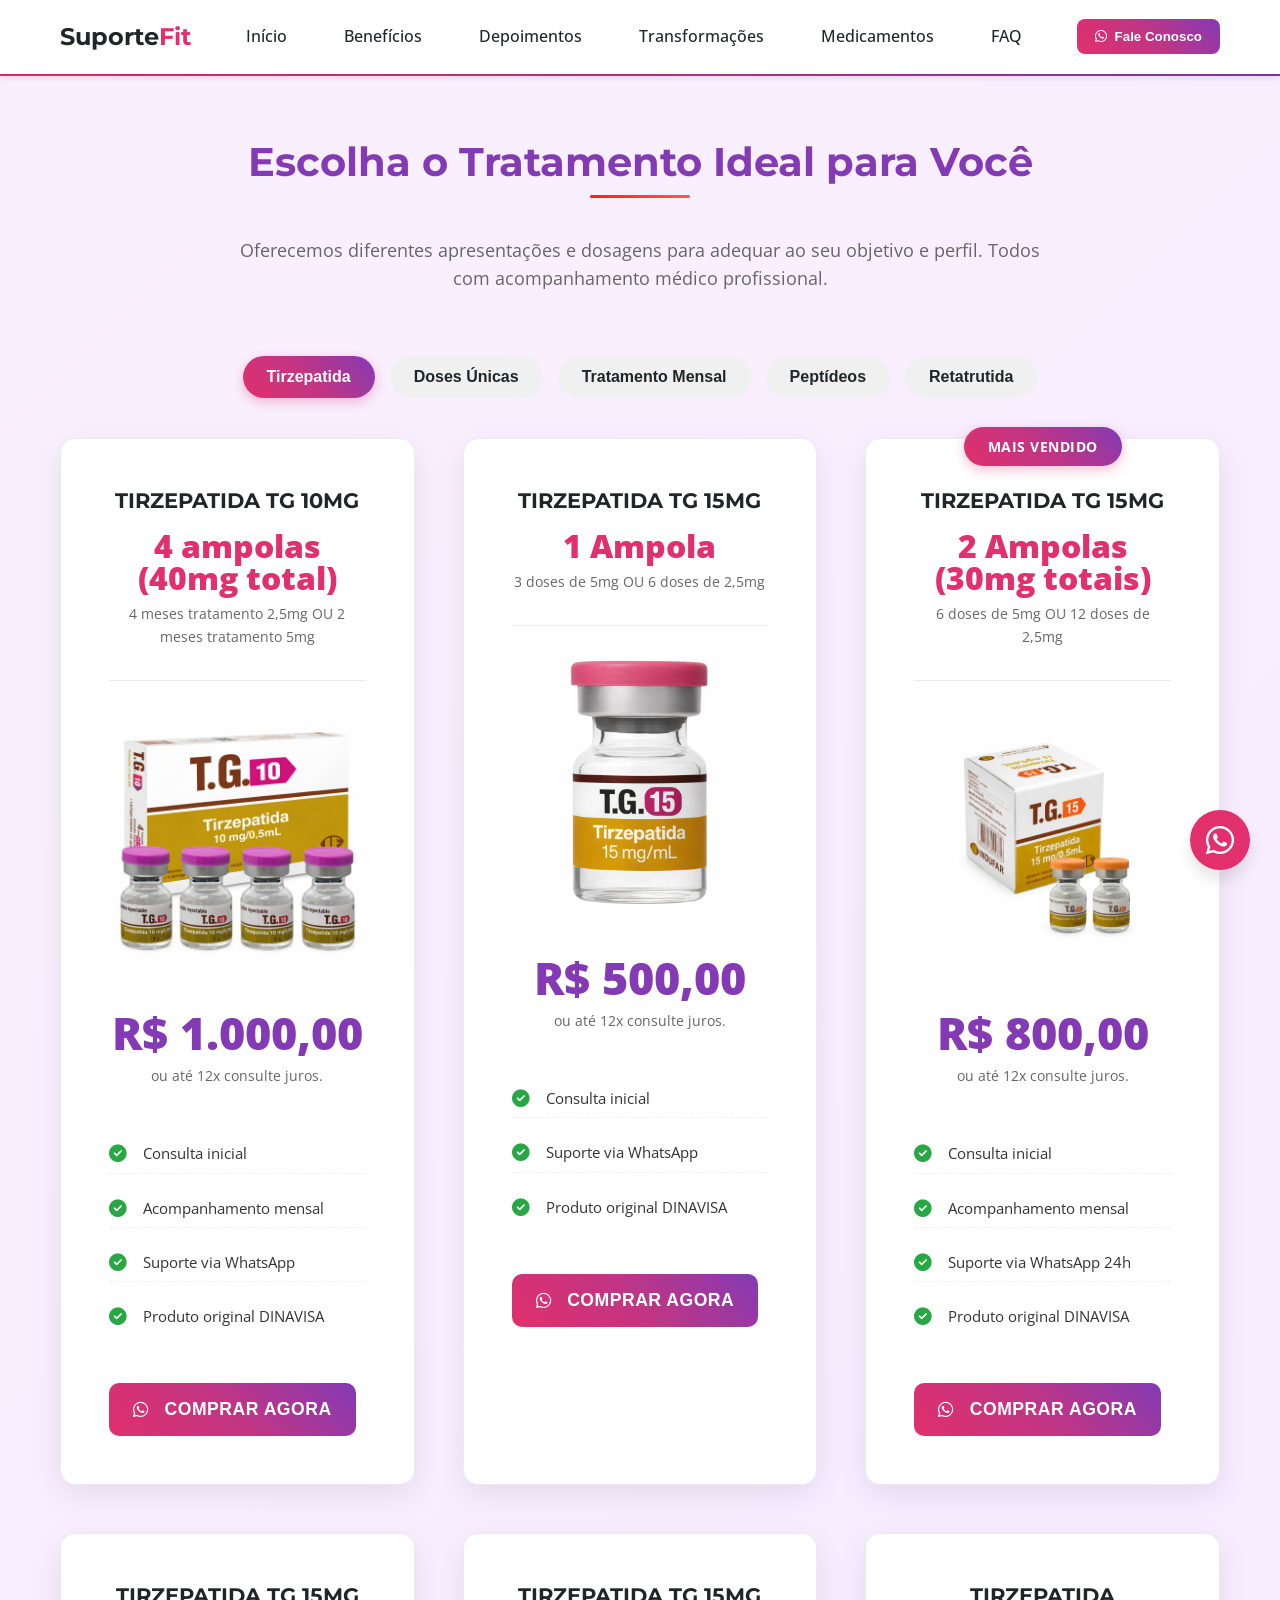
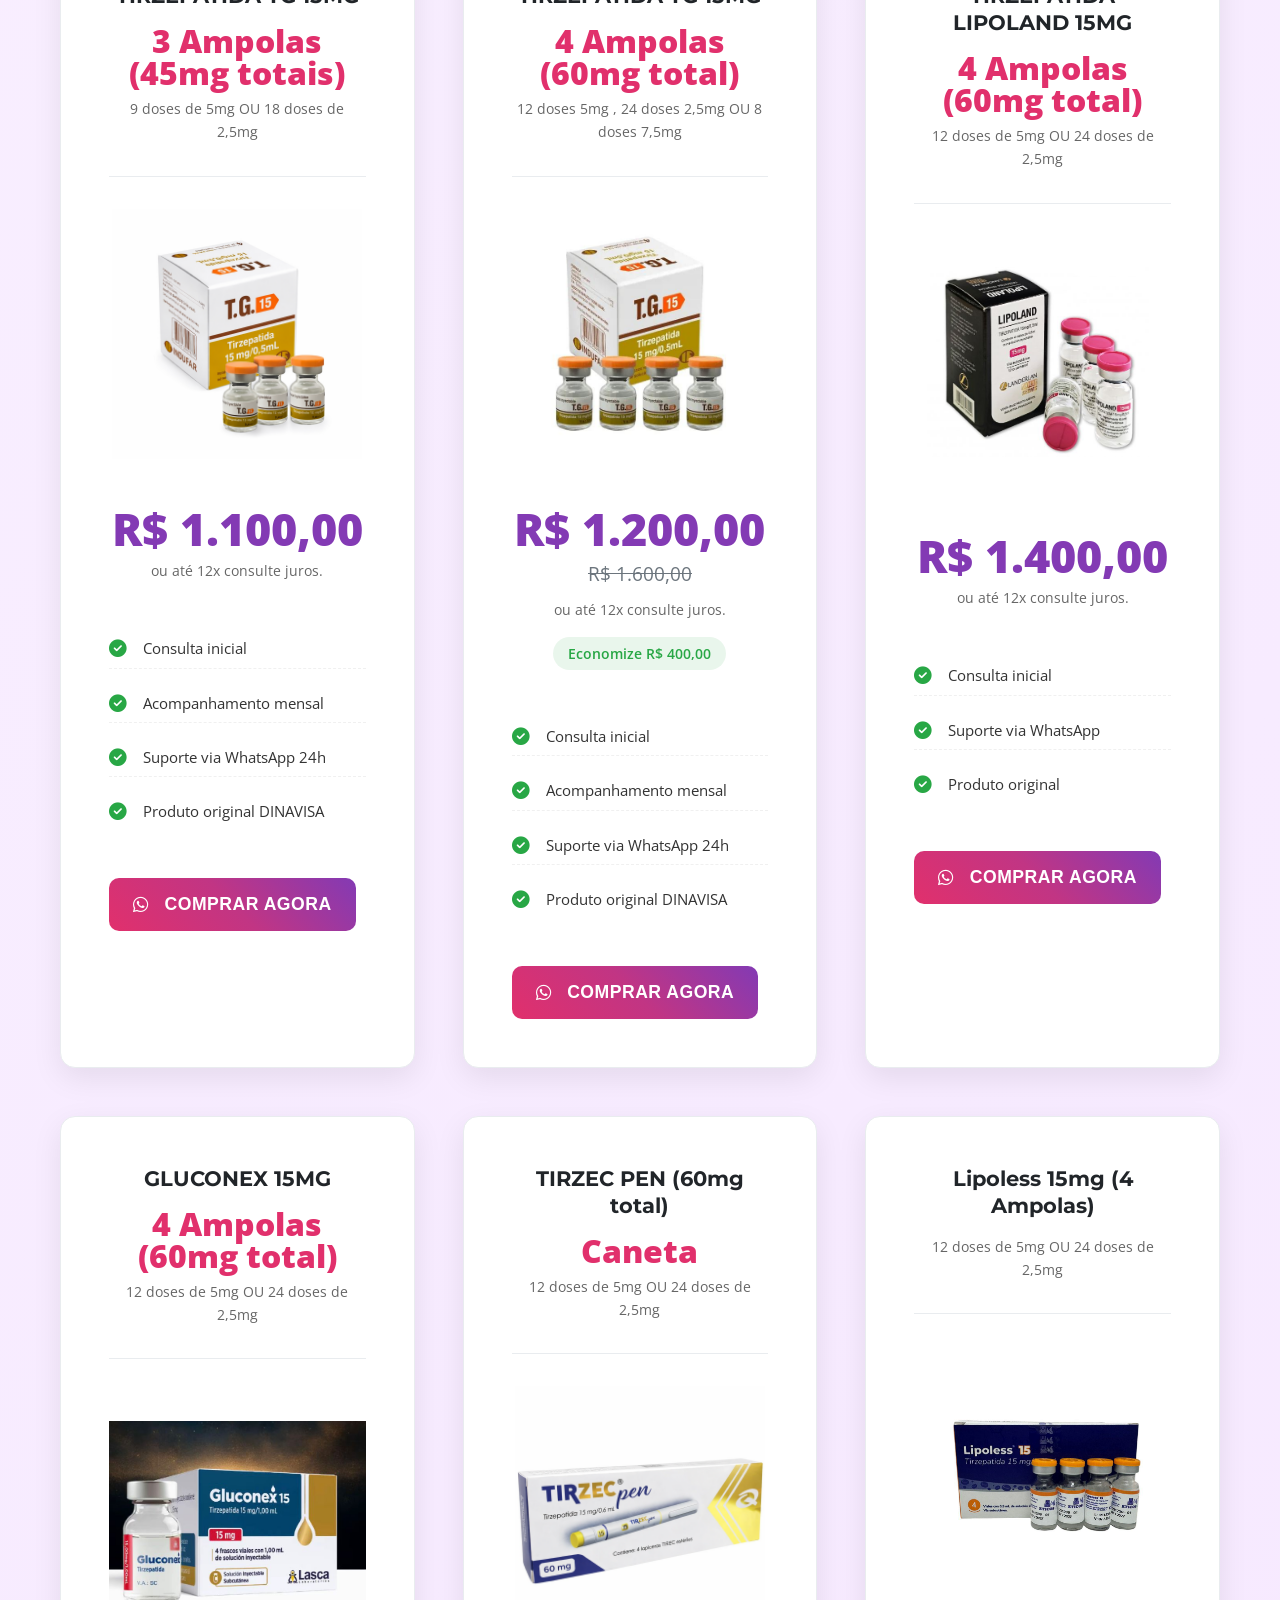
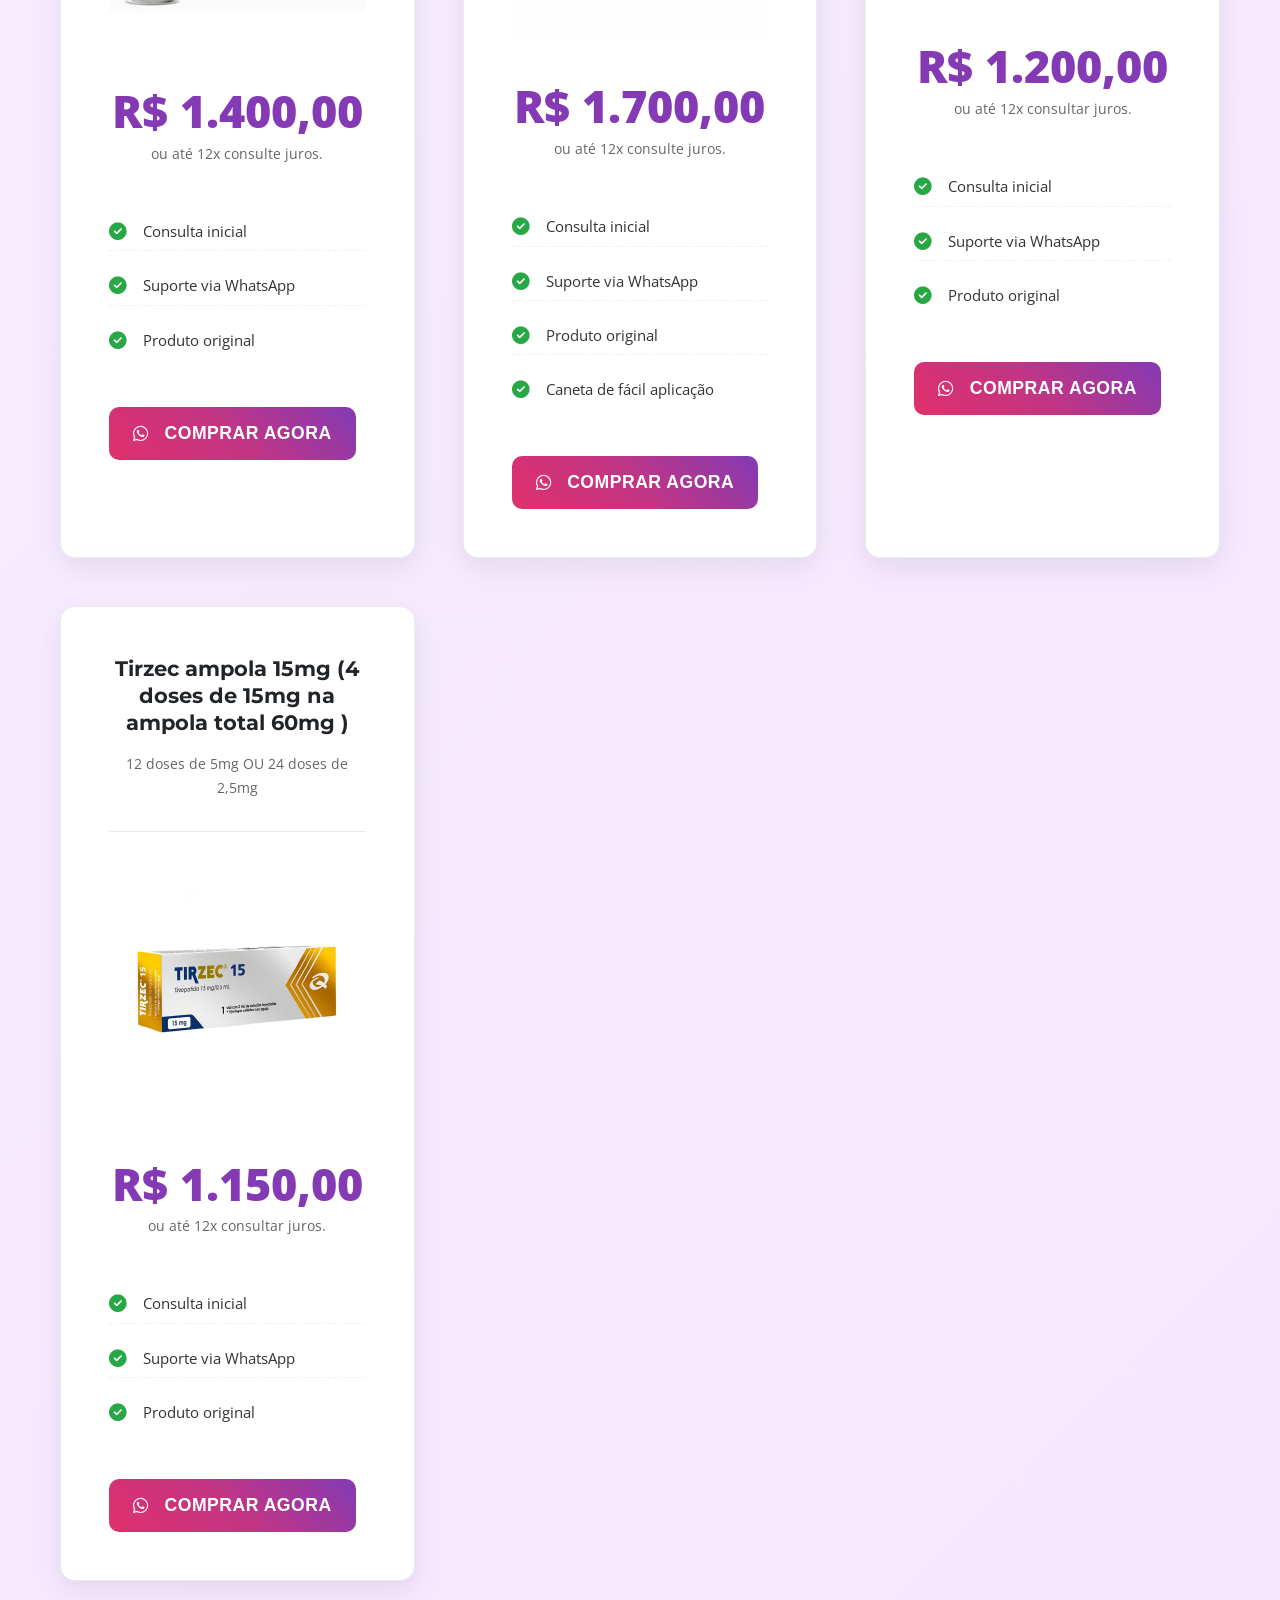
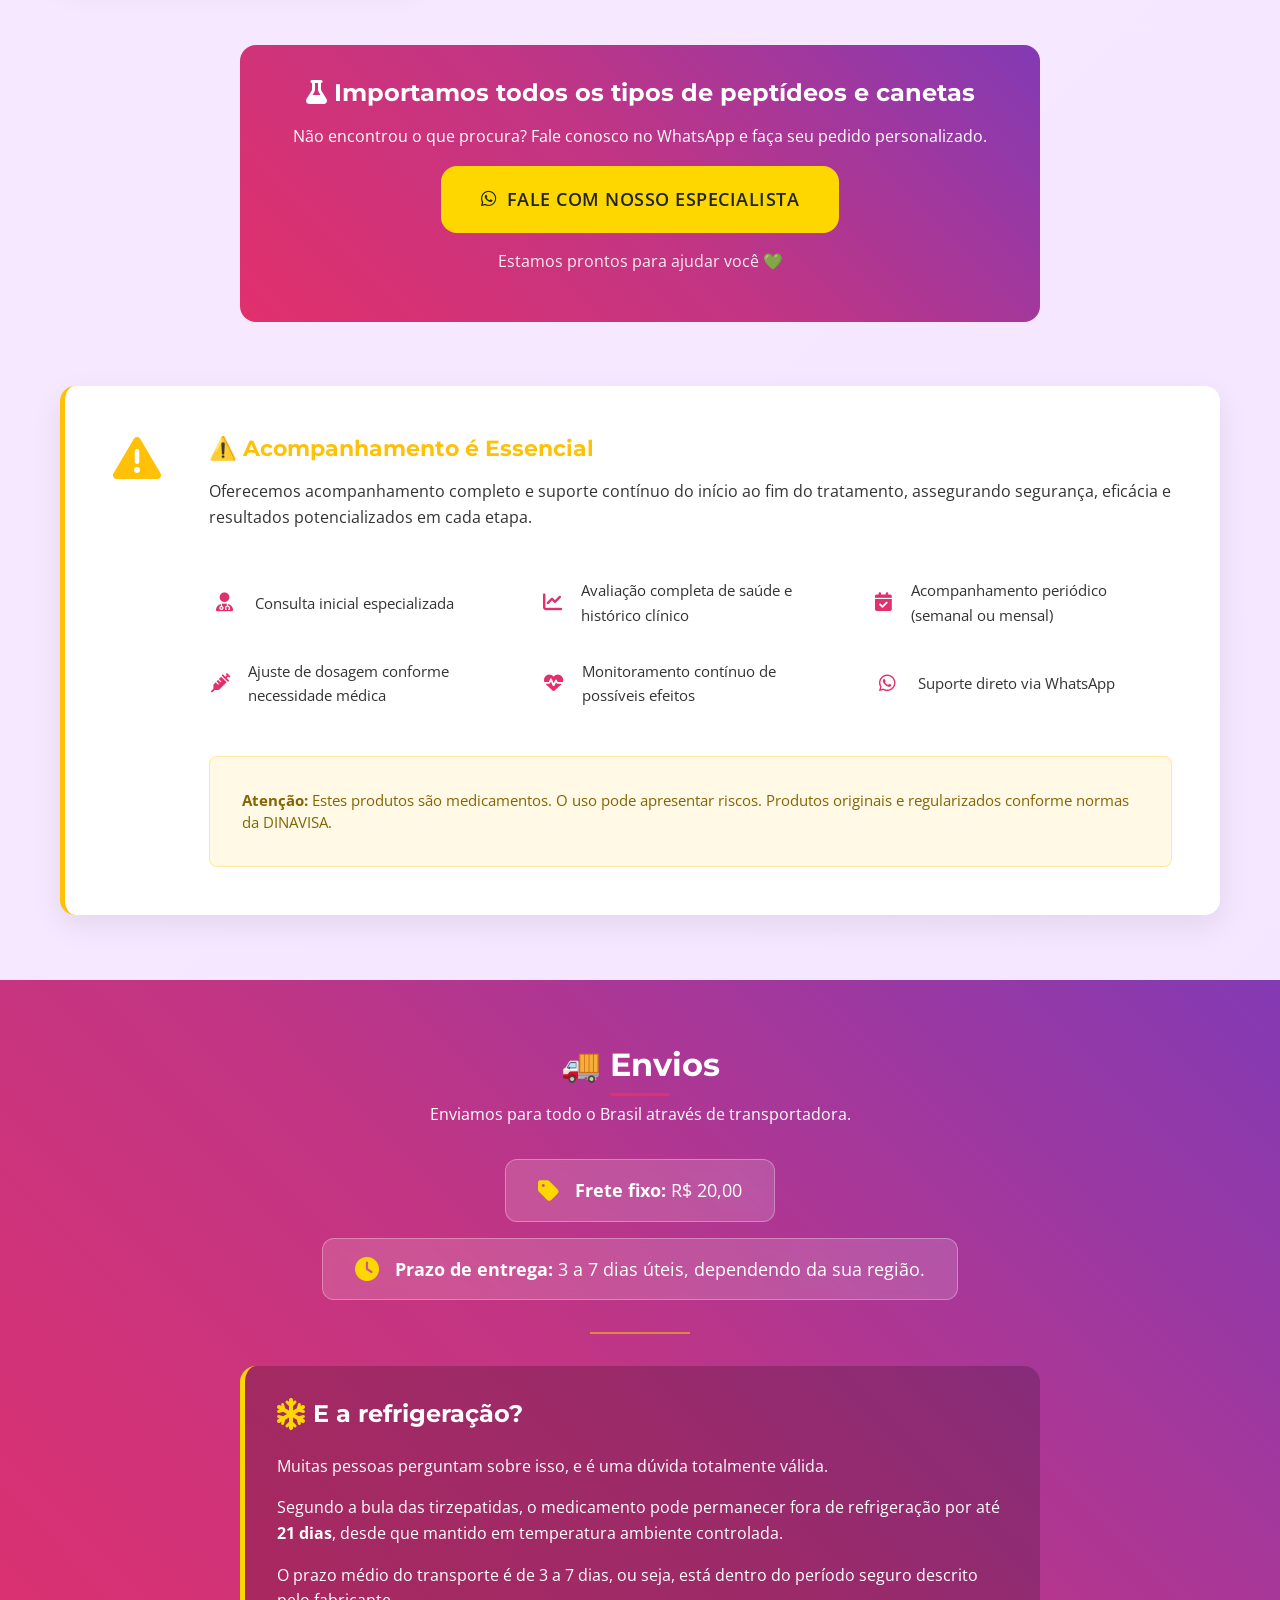
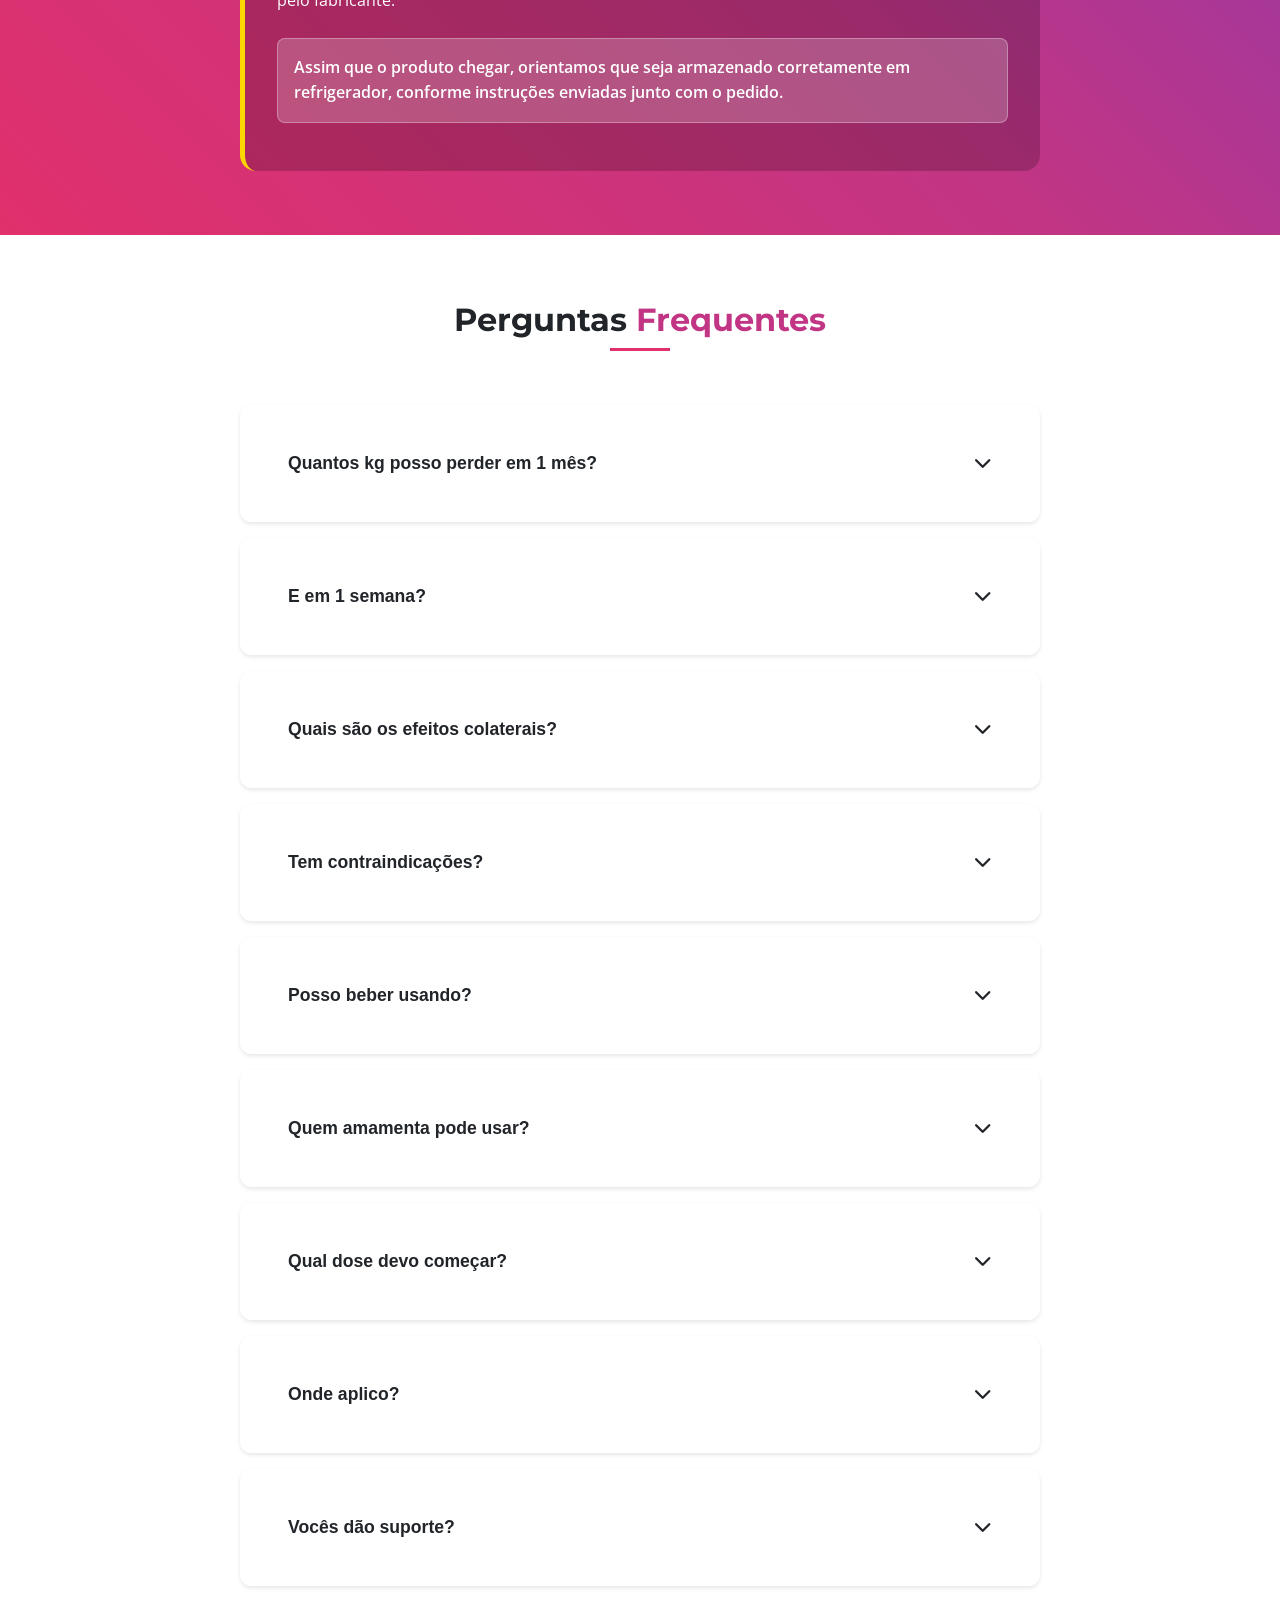
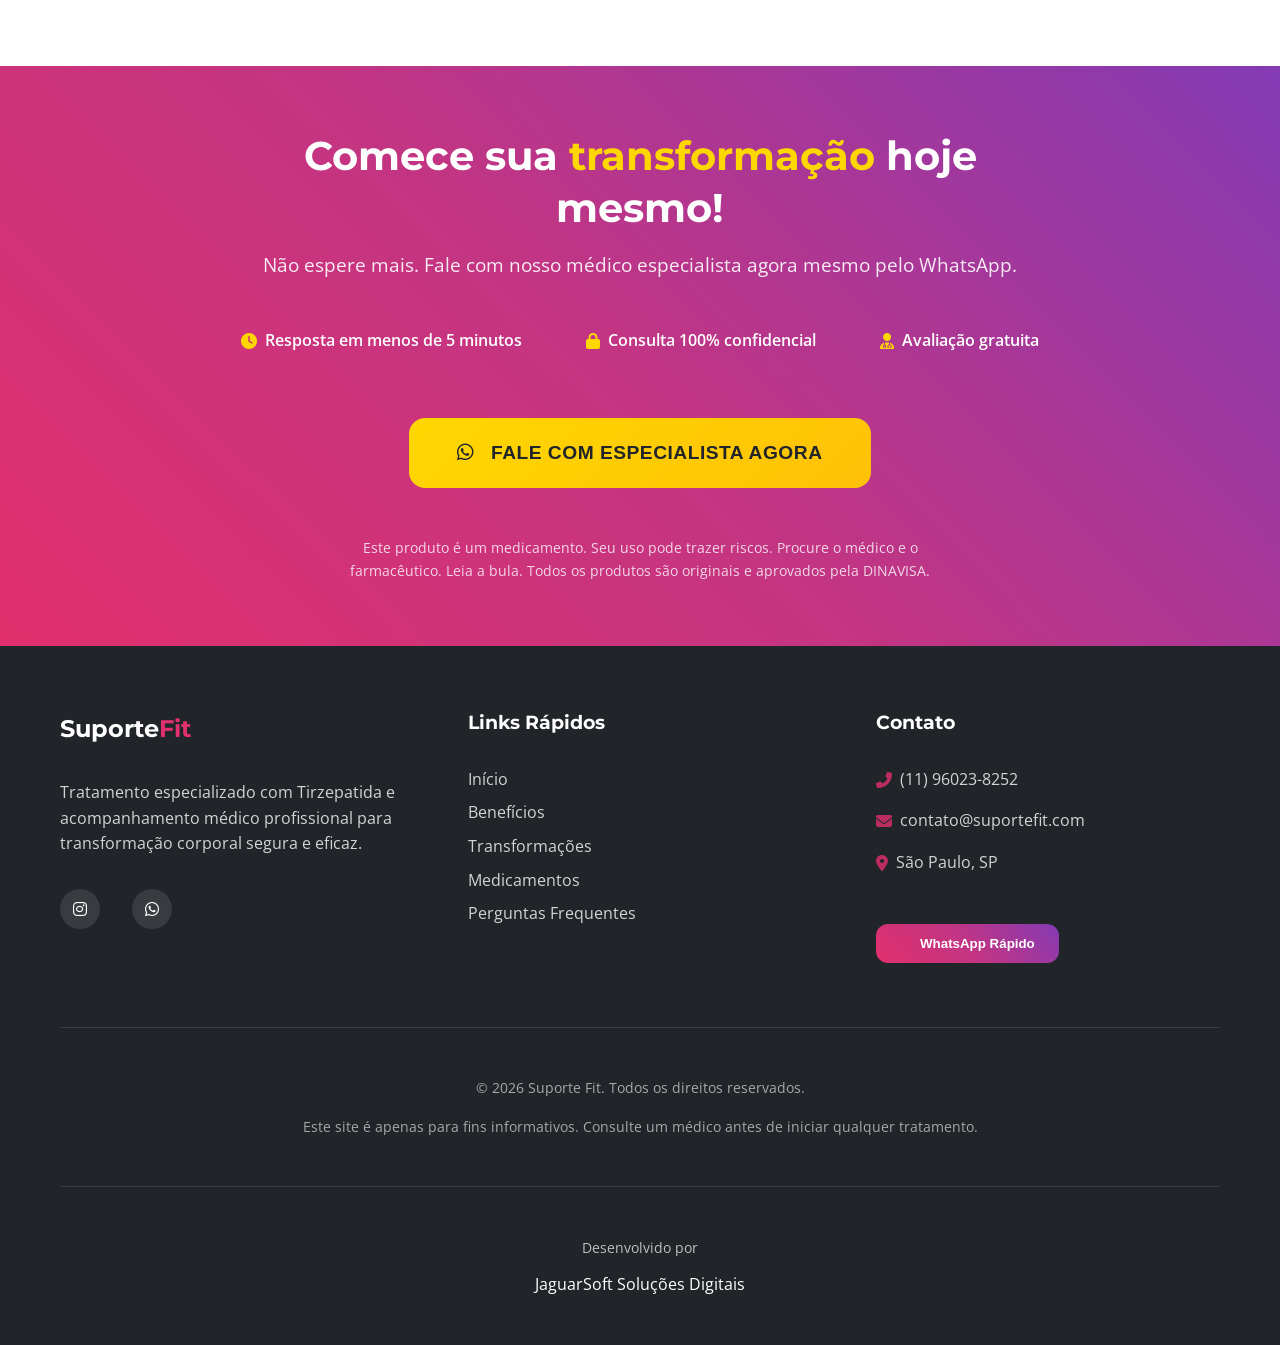
==== commit fd2d4715: "update: promotions" ====
--- a/produtos.html
+++ b/produtos.html
@@ -19,6 +19,7 @@
     <link rel="icon" type="image/x-icon" href="assets/favicon.ico">
     <!-- Seu CSS principal -->
     <link rel="stylesheet" href="assets/css/style.css">
+    <link rel="stylesheet" href="assets/css/popup.css">
 </head>
 <body>
     <!-- WhatsApp Float Button (opcional) -->
@@ -60,7 +61,7 @@
         </div>
     </header>
 
-    !-- Seção de Medicamentos Atualizada com Filtro -->
+    
     <section id="medicamentos" class="plans-original">
         <div class="container">
 
@@ -164,7 +165,7 @@
                     </div>
                     <img src="assets/img/tizerpatida-mes-tg-2,5mg.png" alt="Tirzepatida TG 2,5mg Mensal">
                     <div class="plan-price-original">
-                        <div class="price-main">R$ 500,00</div>
+                        <div class="price-main">R$ 450,00</div>
                         <div class="price-installment">ou até 12x consulte juros.</div>
                     </div>
                     <div class="plan-features-original">
@@ -188,7 +189,7 @@
                     </div>
                     <img src="assets/img/tizerpatida-mes-tg-5mg.png" alt="Tirzepatida TG 5mg Mensal">
                     <div class="plan-price-original">
-                        <div class="price-main">R$ 700,00</div>
+                        <div class="price-main">R$ 600,00</div>
                         <div class="price-installment">ou até 12x consulte juros.</div>
                     </div>
                     <div class="plan-features-original">
@@ -211,7 +212,7 @@
                     </div>
                     <img src="assets/img/tizerpatida-mes-tg-7,5mg.png" alt="Tirzepatida TG 7,5mg Mensal">
                     <div class="plan-price-original">
-                        <div class="price-main">R$ 900,00</div>
+                        <div class="price-main">R$ 700,00</div>
                         <div class="price-installment">ou até 12x consulte juros.</div>
                     </div>
                     <div class="plan-features-original">
@@ -327,8 +328,8 @@
                     </div>
                     <img src="assets/img/tizerpatida-tg-ampolas.jpeg" alt="Tirzepatida TG 15mg 4 Ampolas">
                     <div class="plan-price-original">
-                        <div class="price-main">R$ 1.400,00</div>
-                        <div class="price-old">R$ 1.800,00</div>
+                        <div class="price-main">R$ 1.200,00</div>
+                        <div class="price-old">R$ 1.600,00</div>
                         <div class="price-installment">ou até 12x consulte juros.</div>
                         <div class="price-save">Economize R$ 400,00</div>
                     </div>
@@ -441,7 +442,7 @@
                     </div>
                     <img src="assets/img/tizerpatida-tirzec-ampola-15-mg.png" alt="Tirzec ampola 15mg">
                     <div class="plan-price-original">
-                        <div class="price-main">R$ 1.400,00</div>
+                        <div class="price-main">R$ 1.150,00</div>
                         <div class="price-installment">ou até 12x consultar juros.</div>
                     </div>
                     <div class="plan-features-original">
@@ -973,7 +974,9 @@
     <!-- Swiper JS -->
     <script src="https://cdn.jsdelivr.net/npm/swiper@9/swiper-bundle.min.js"></script>
     
-    <!-- Nosso JavaScript externo -->
+     <!-- Nosso JavaScript externo -->
     <script src="assets/js/script.js"></script>
+    
+
 </body>
 </html>
--- a/assets/css/style.css
+++ b/assets/css/style.css
@@ -69,6 +69,7 @@
     color: var(--dark);
     background-color: var(--white);
     overflow-x: hidden;
+    padding-top: 72px;
 }
 
 .container {
--- a/assets/css/popup.css
+++ b/assets/css/popup.css
@@ -0,0 +1,168 @@
+#promoPopup {
+  position: fixed;
+  top: 0;
+  left: 0;
+  width: 100%;
+  height: 100%;
+  background: rgba(0,0,0,0.85);
+  backdrop-filter: blur(5px);
+  z-index: 999999;
+  display: flex;
+  align-items: center;
+  justify-content: center;
+  visibility: hidden;
+  opacity: 0;
+  transition: all 0.3s ease;
+  font-family: 'Montserrat', sans-serif;
+}
+
+#promoPopup.active {
+  visibility: visible;
+  opacity: 1;
+}
+
+.popup-pascoa-content {
+  background: linear-gradient(135deg, #1a1a1a, #2c2c2c);
+  max-width: 600px;
+  width: 90%;
+  border-radius: 32px;
+  position: relative;
+  box-shadow: 0 25px 50px rgba(0,0,0,0.5);
+  transform: scale(0.9);
+  transition: transform 0.3s;
+  overflow: hidden;
+}
+
+#promoPopup.active .popup-pascoa-content {
+  transform: scale(1);
+}
+
+.popup-pascoa-header {
+  background: linear-gradient(135deg, #ff8c42, #ff6b2b);
+  padding: 20px;
+  text-align: center;
+}
+
+.popup-pascoa-header h2 {
+  margin: 0;
+  color: white;
+}
+
+.popup-pascoa-timer {
+  background: rgba(0,0,0,0.5);
+  padding: 15px;
+  text-align: center;
+}
+
+.timer-box {
+  display: inline-block;
+  background: #000;
+  padding: 8px 12px;
+  margin: 0 5px;
+  border-radius: 12px;
+}
+
+.timer-number {
+  font-size: 1.8rem;
+  font-weight: bold;
+  color: #ff8c42;
+}
+
+.timer-label {
+  font-size: 0.7rem;
+  color: #ccc;
+}
+
+.popup-urgencia {
+  background: linear-gradient(135deg, #ff3b3b, #ff0000);
+  color: white;
+  text-align: center;
+  padding: 10px;
+  font-weight: bold;
+  animation: pulse 1.5s infinite;
+}
+
+@keyframes pulse {
+  0% { transform: scale(1); }
+  50% { transform: scale(1.03); }
+  100% { transform: scale(1); }
+}
+
+.popup-pascoa-produtos {
+  padding: 20px;
+}
+
+.produto-item {
+  background: rgba(255,255,255,0.05);
+  border-radius: 16px;
+  padding: 12px;
+  margin-bottom: 10px;
+  display: flex;
+  justify-content: space-between;
+  align-items: center;
+  flex-wrap: wrap;
+}
+
+.produto-nome {
+  color: white;
+  font-weight: 600;
+}
+
+.produto-preco {
+  color: #ffaa66;
+  font-weight: bold;
+}
+
+.produto-preco-antigo {
+  text-decoration: line-through;
+  color: #888;
+  margin-right: 5px;
+}
+
+.btn-small-wpp {
+  background: #25D366;
+  border: none;
+  border-radius: 20px;
+  padding: 6px 12px;
+  color: white;
+  cursor: pointer;
+}
+
+.btn-wpp-grande {
+  background: #25D366;
+  border: none;
+  border-radius: 50px;
+  padding: 14px;
+  width: 100%;
+  color: white;
+  font-weight: bold;
+  margin-top: 15px;
+  cursor: pointer;
+}
+
+.fechar-popup {
+  position: absolute;
+  top: 10px;
+  right: 20px;
+  color: white;
+  font-size: 28px;
+  cursor: pointer;
+  background: none;
+  border: none;
+}
+.btn-promo {
+  display: inline-block;
+  background: linear-gradient(45deg, #ff3b3b, #ff7b00);
+  color: #fff;
+  padding: 14px 25px;
+  border-radius: 8px;
+  font-weight: bold;
+  text-decoration: none;
+  font-size: 16px;
+  transition: 0.3s;
+}
+
+.btn-promo:hover {
+  transform: scale(1.05);
+  box-shadow: 0 0 15px rgba(255, 59, 59, 0.6);
+}
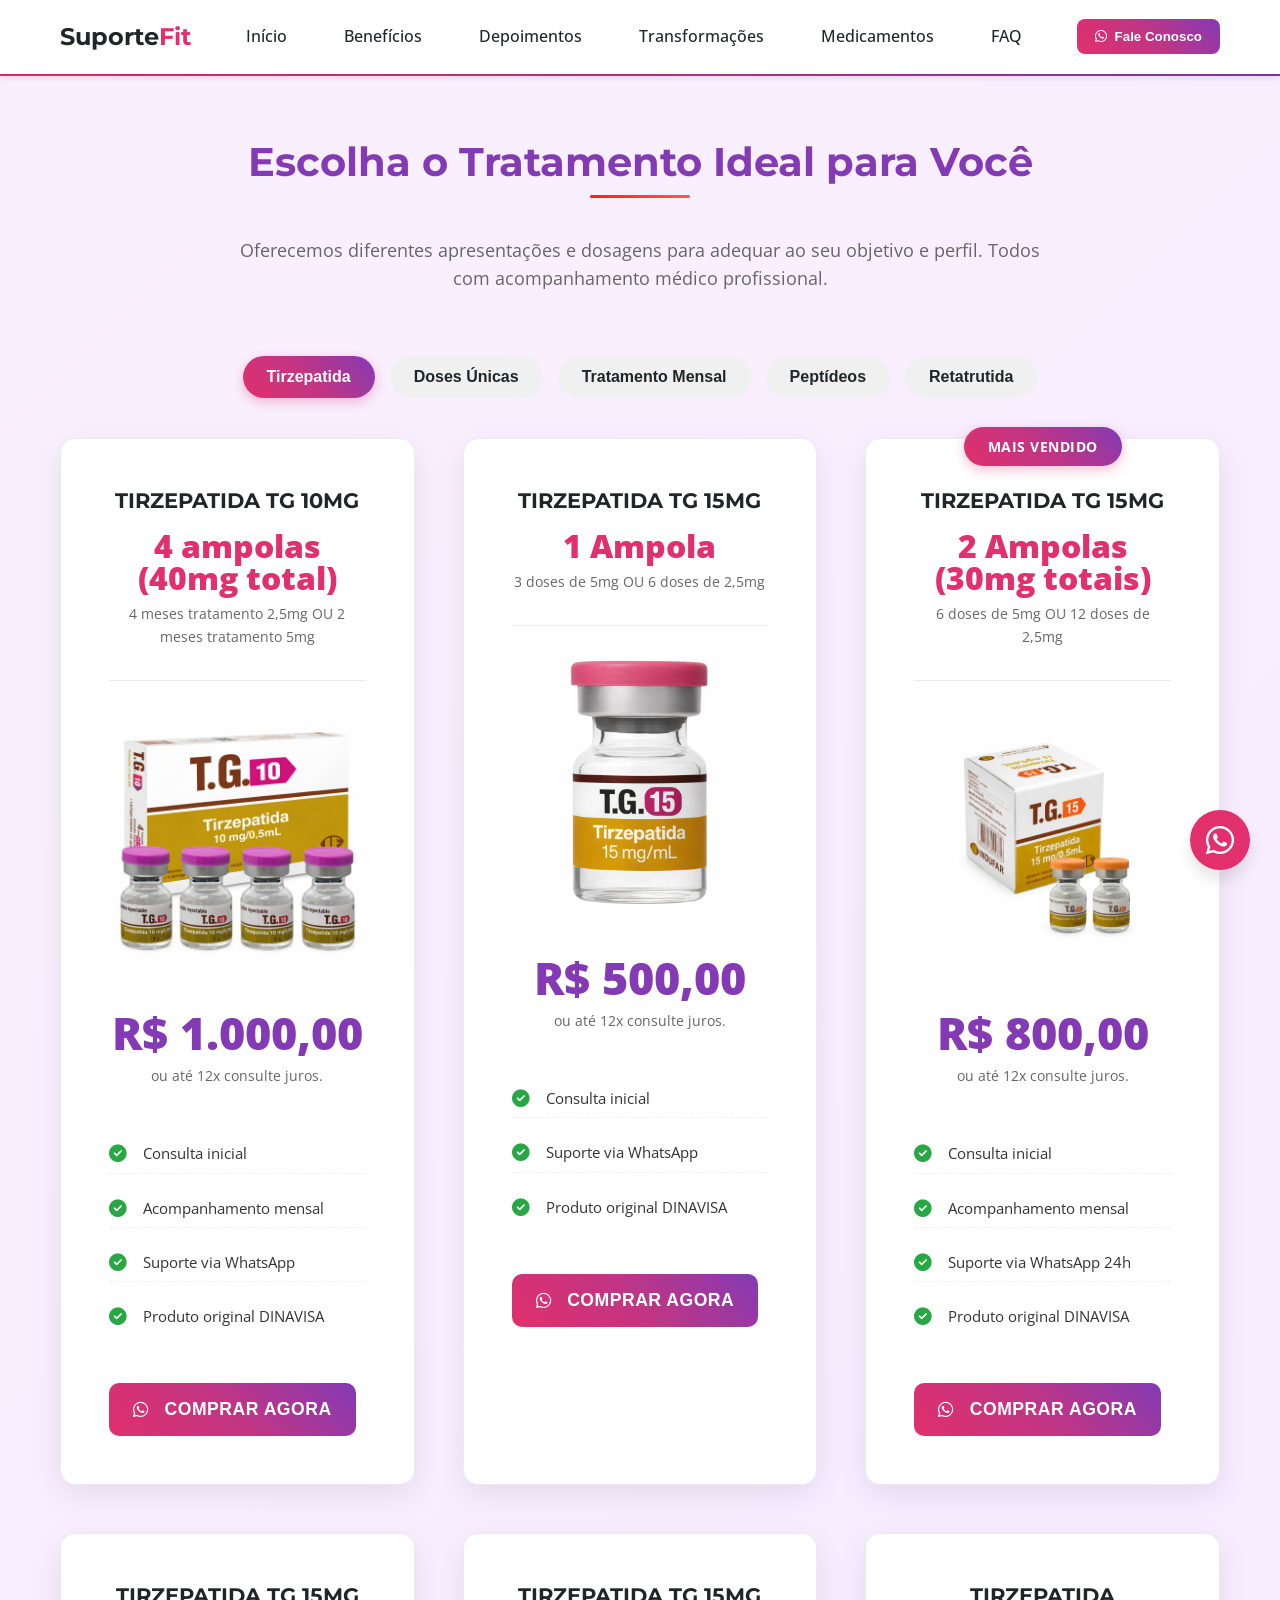
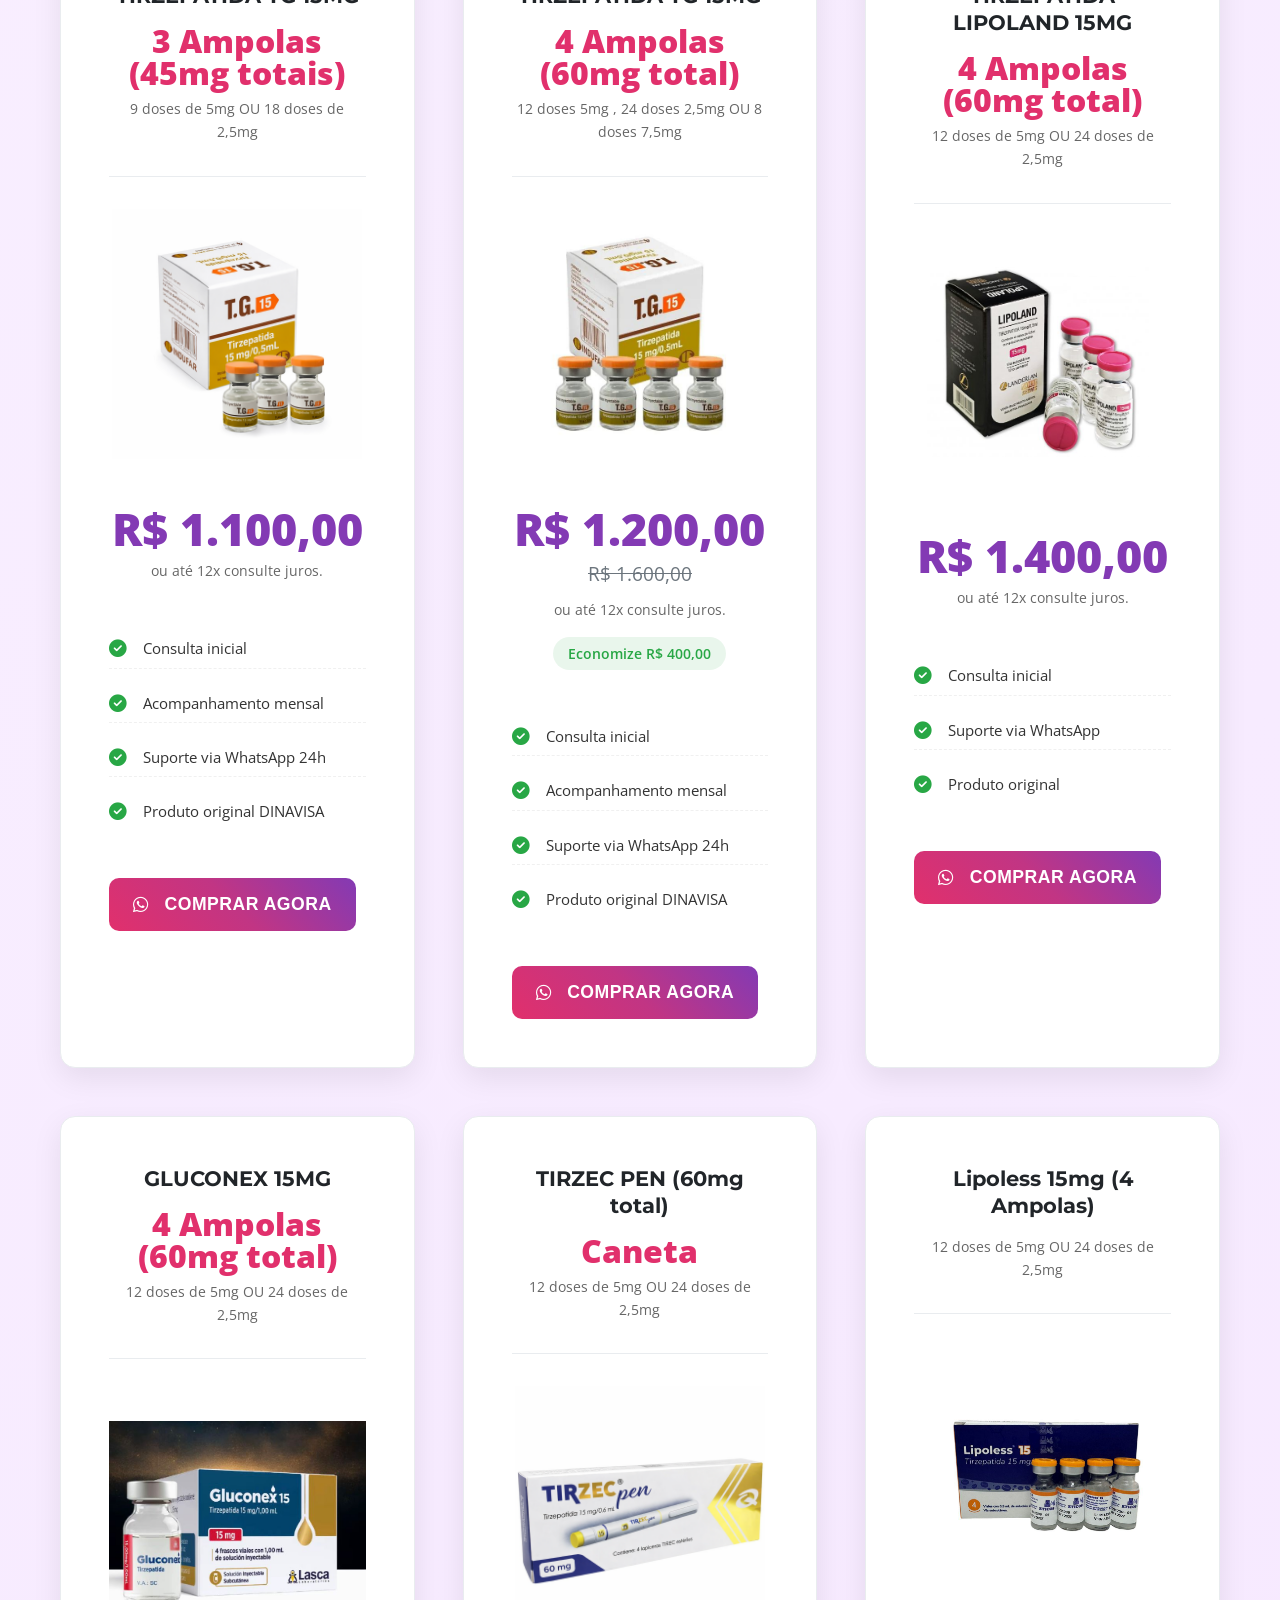
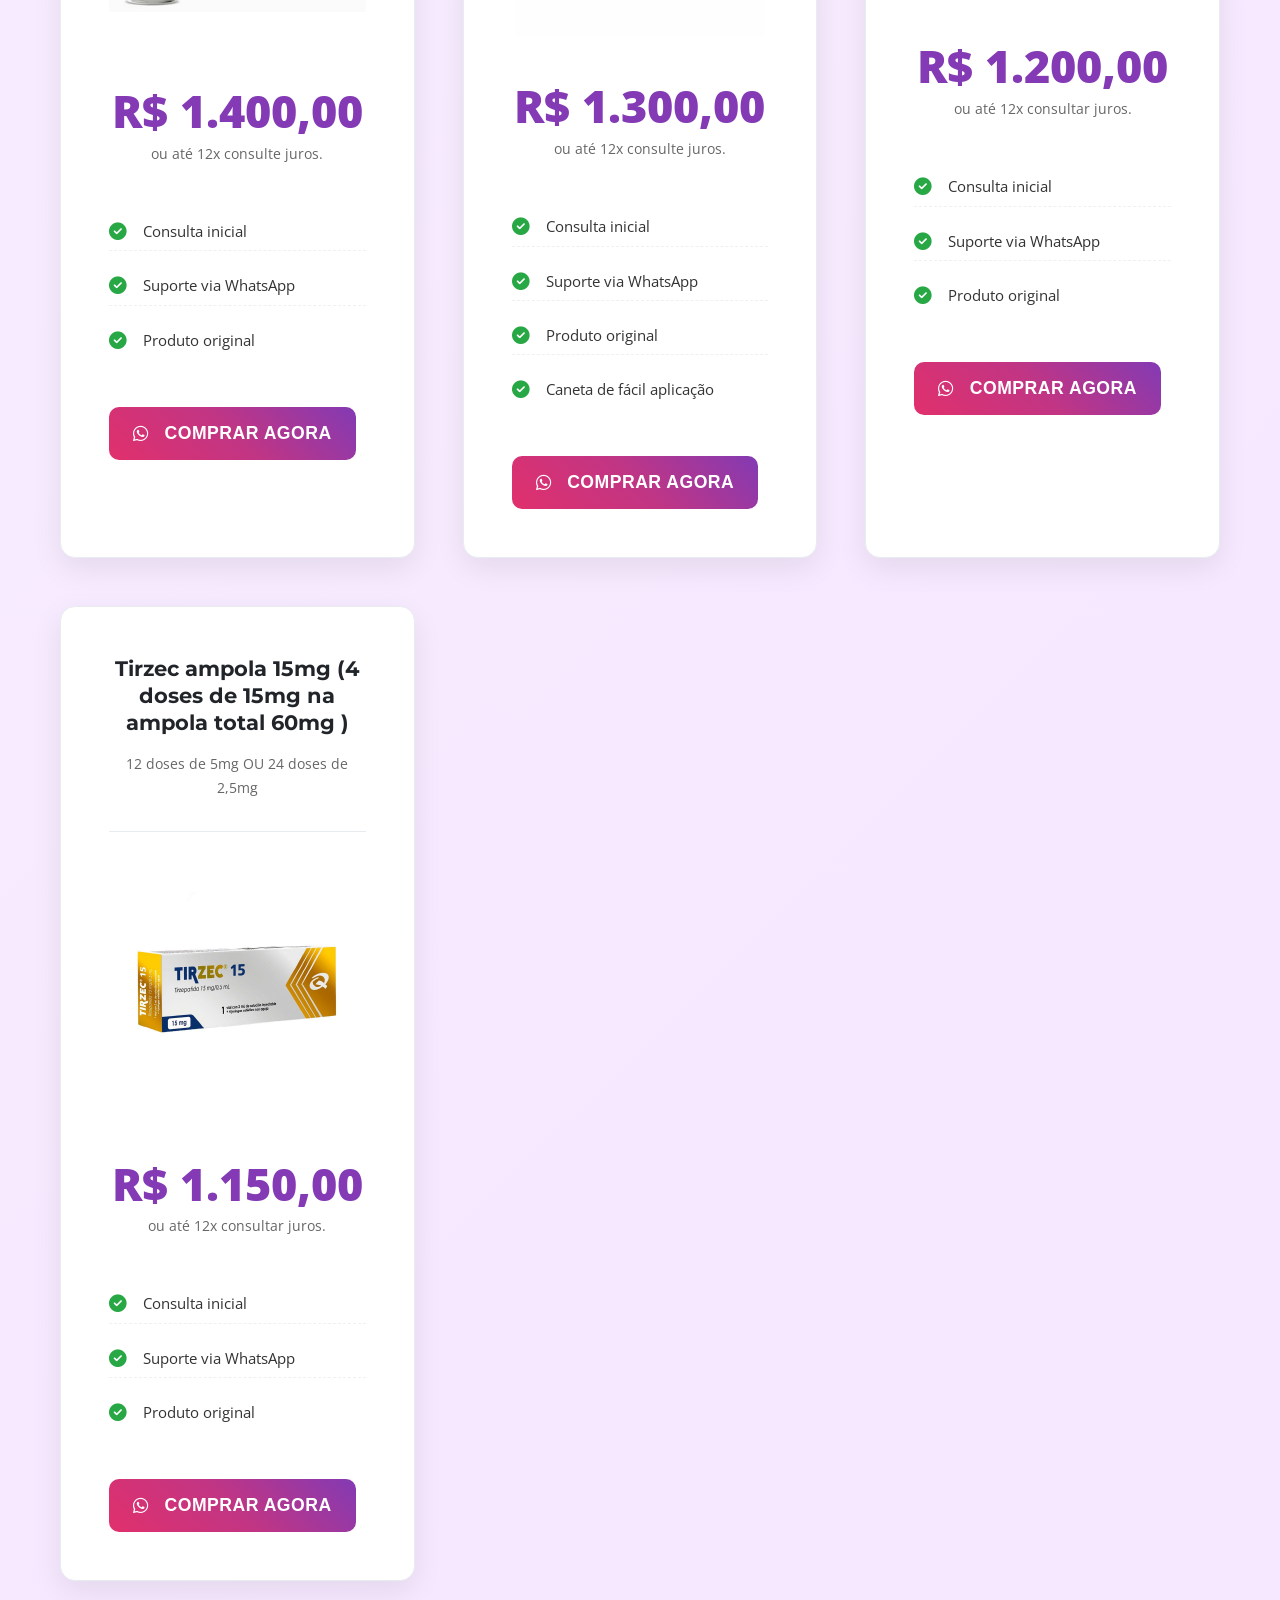
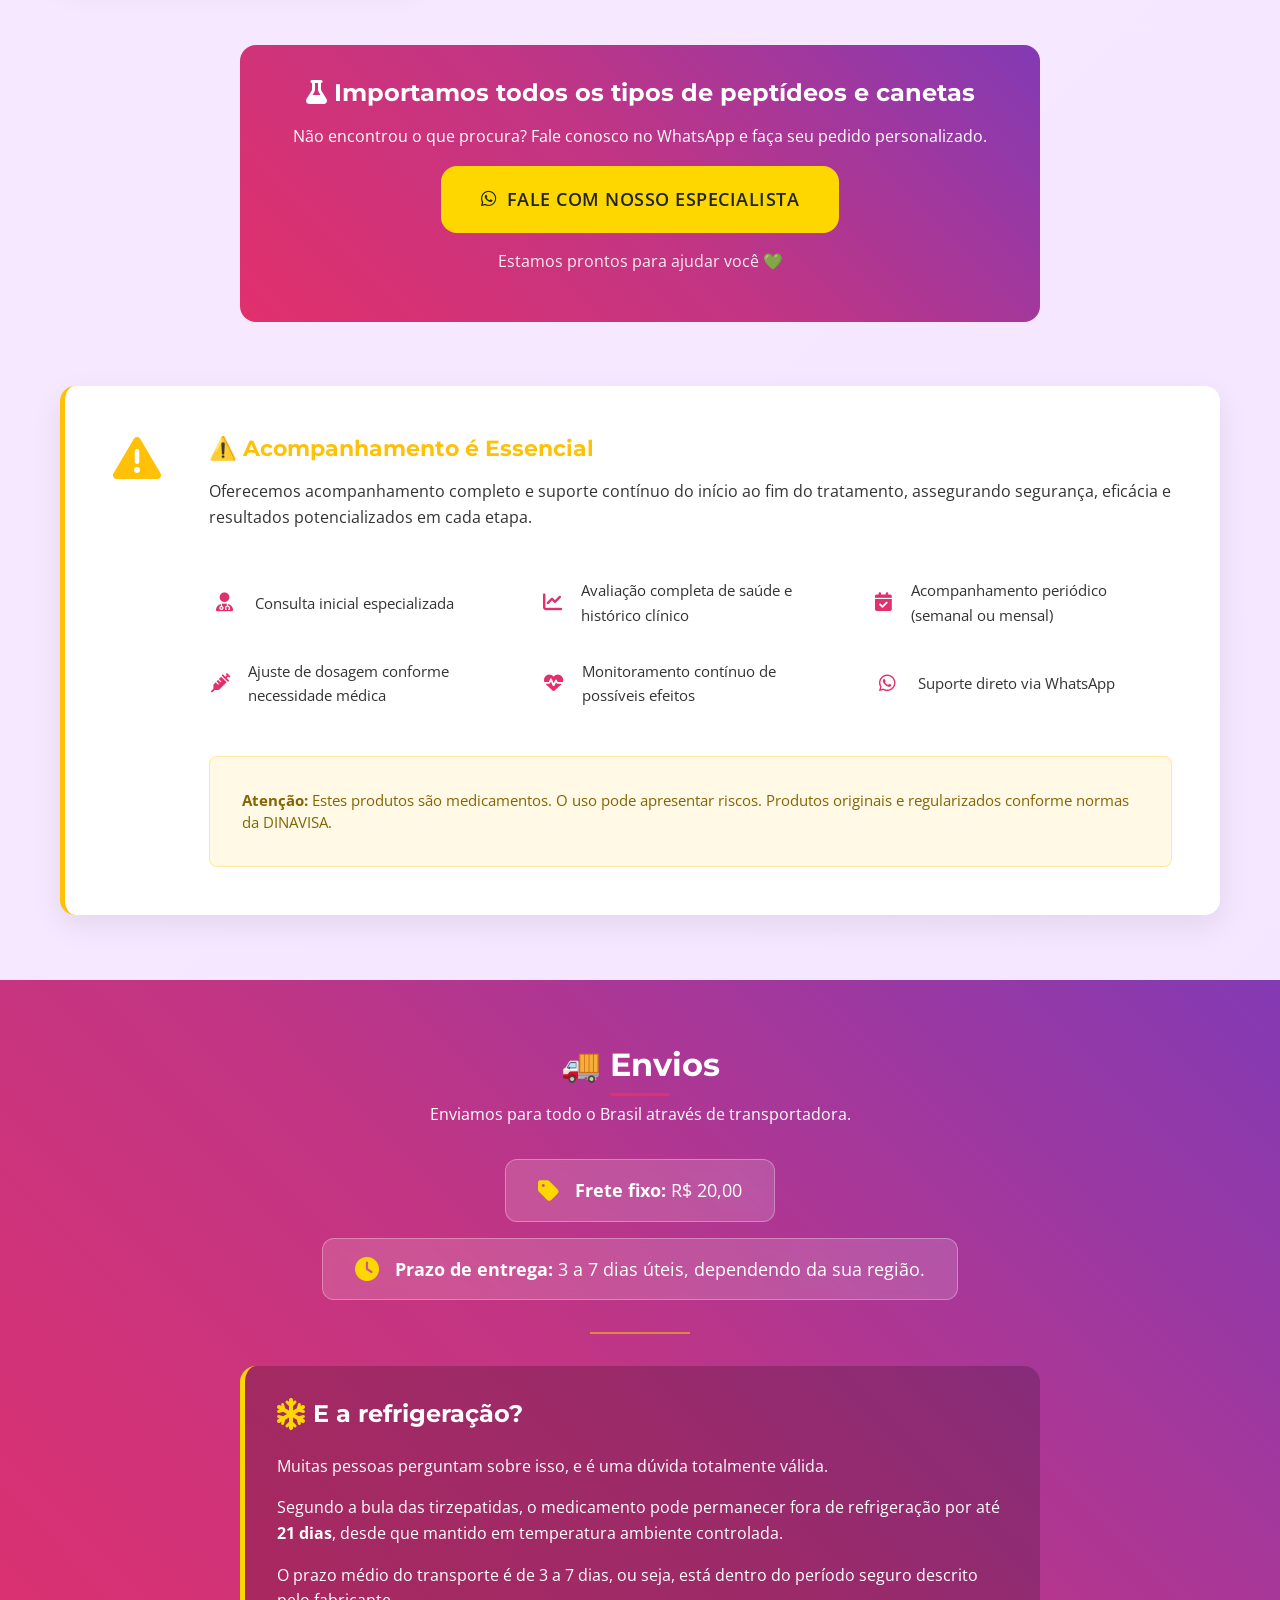
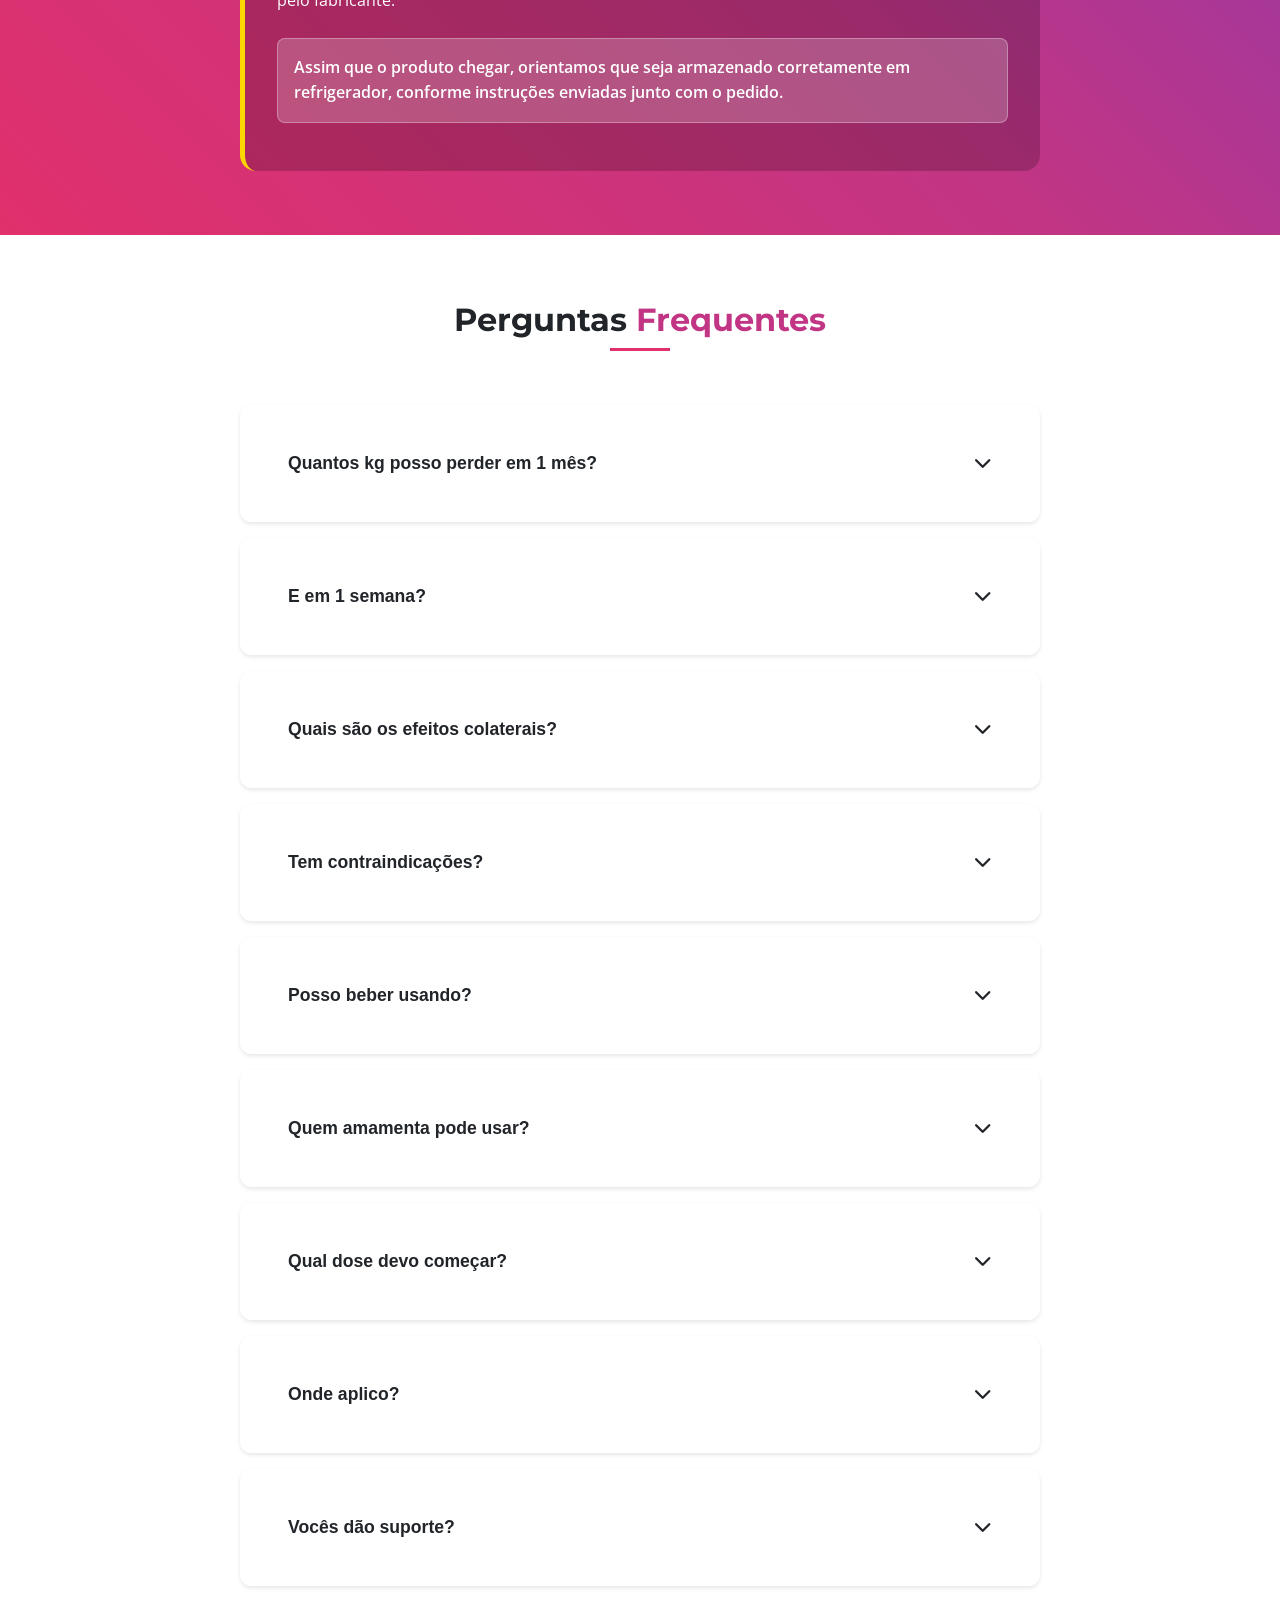
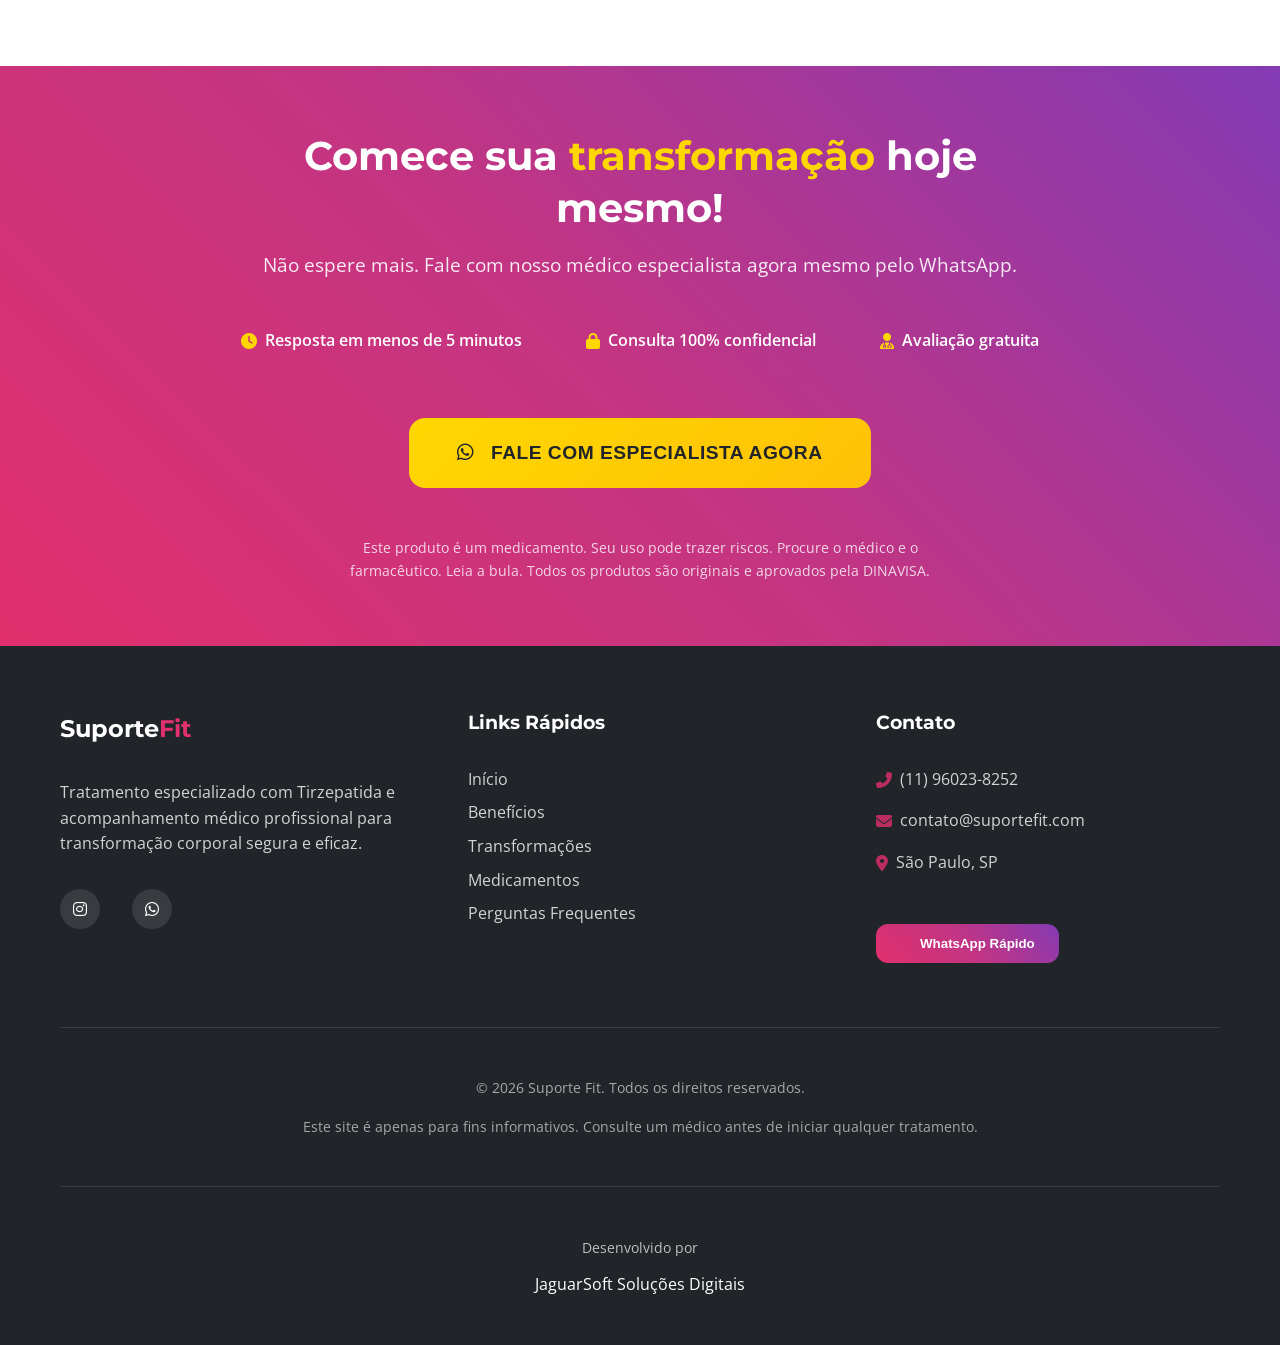
==== commit 976932f9: "update: promotions" ====
--- a/produtos.html
+++ b/produtos.html
@@ -399,7 +399,7 @@
                     </div>
                     <img src="assets/img/tizerc-pen-60mg.png" alt="Tirzec Pen">
                     <div class="plan-price-original">
-                        <div class="price-main">R$ 1.700,00</div>
+                        <div class="price-main">R$ 1.300,00</div>
                         <div class="price-installment">ou até 12x consulte juros.</div>
                     </div>
                     <div class="plan-features-original">
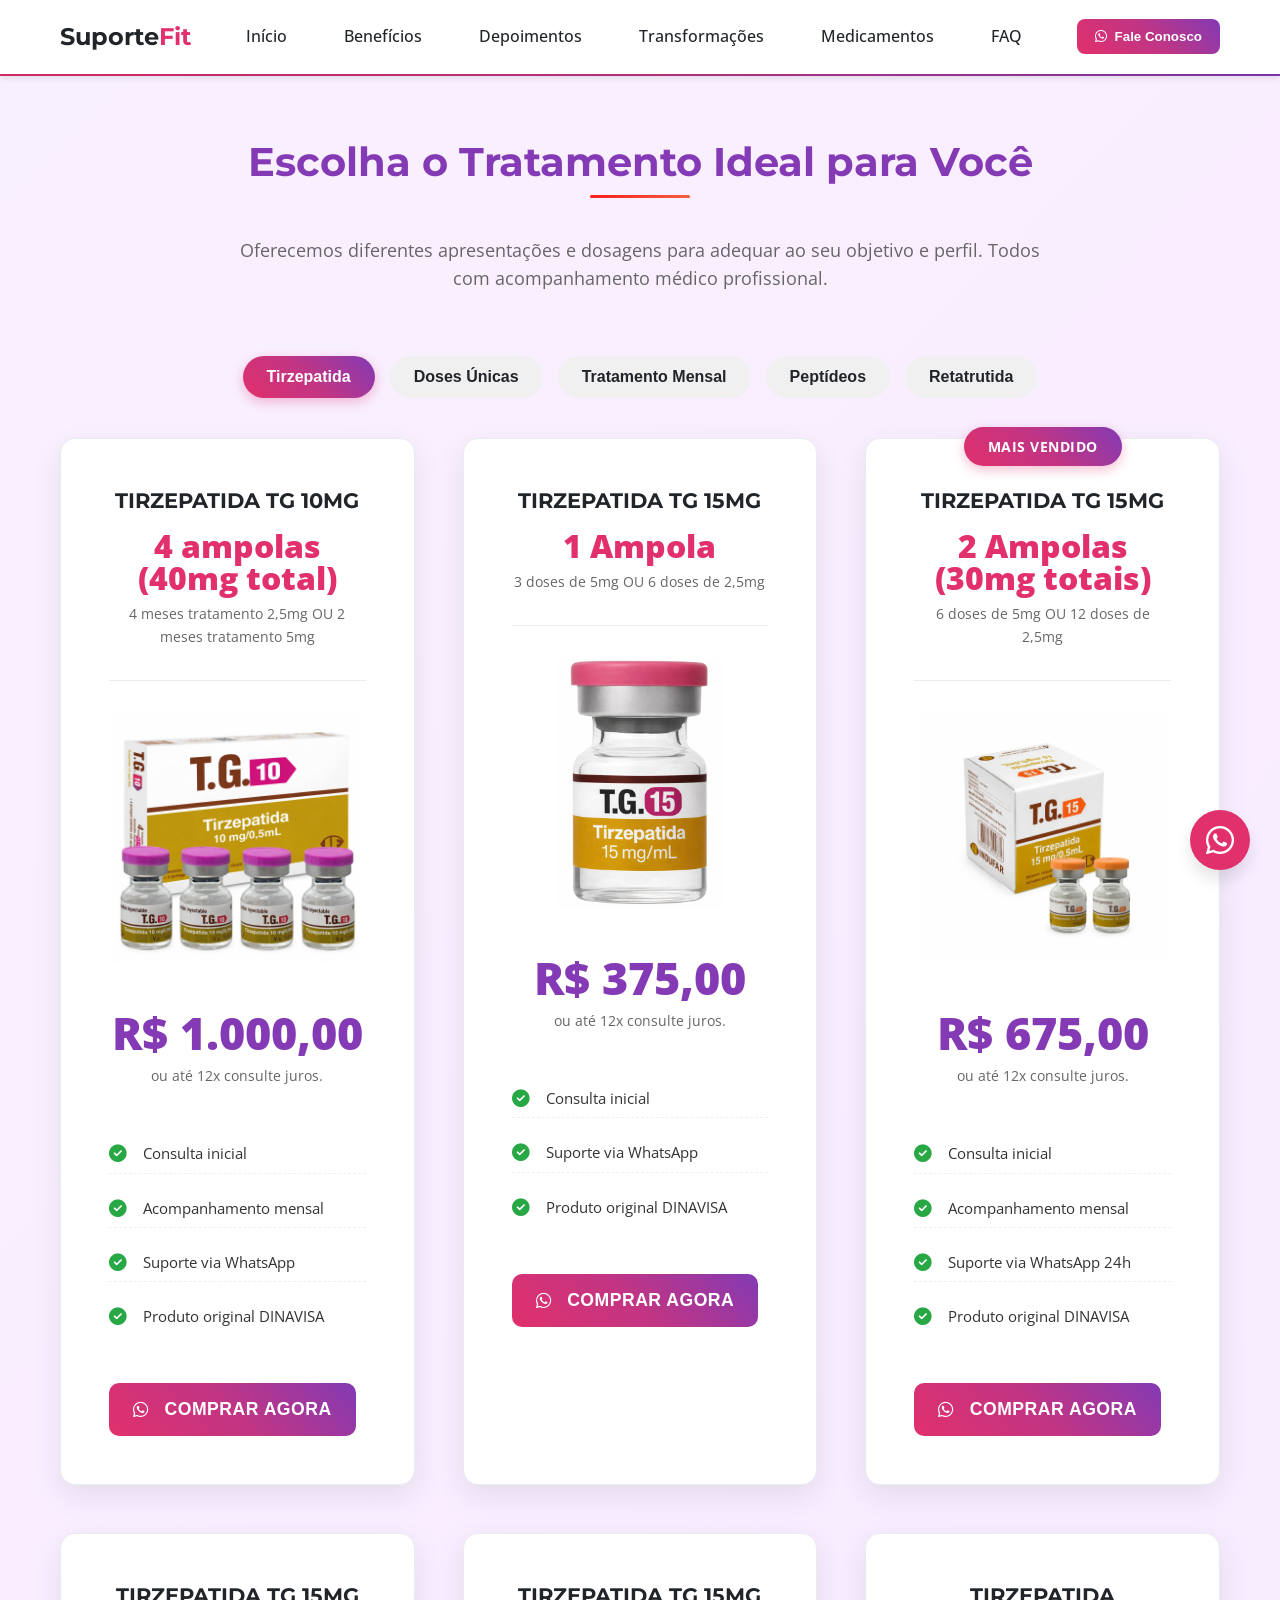
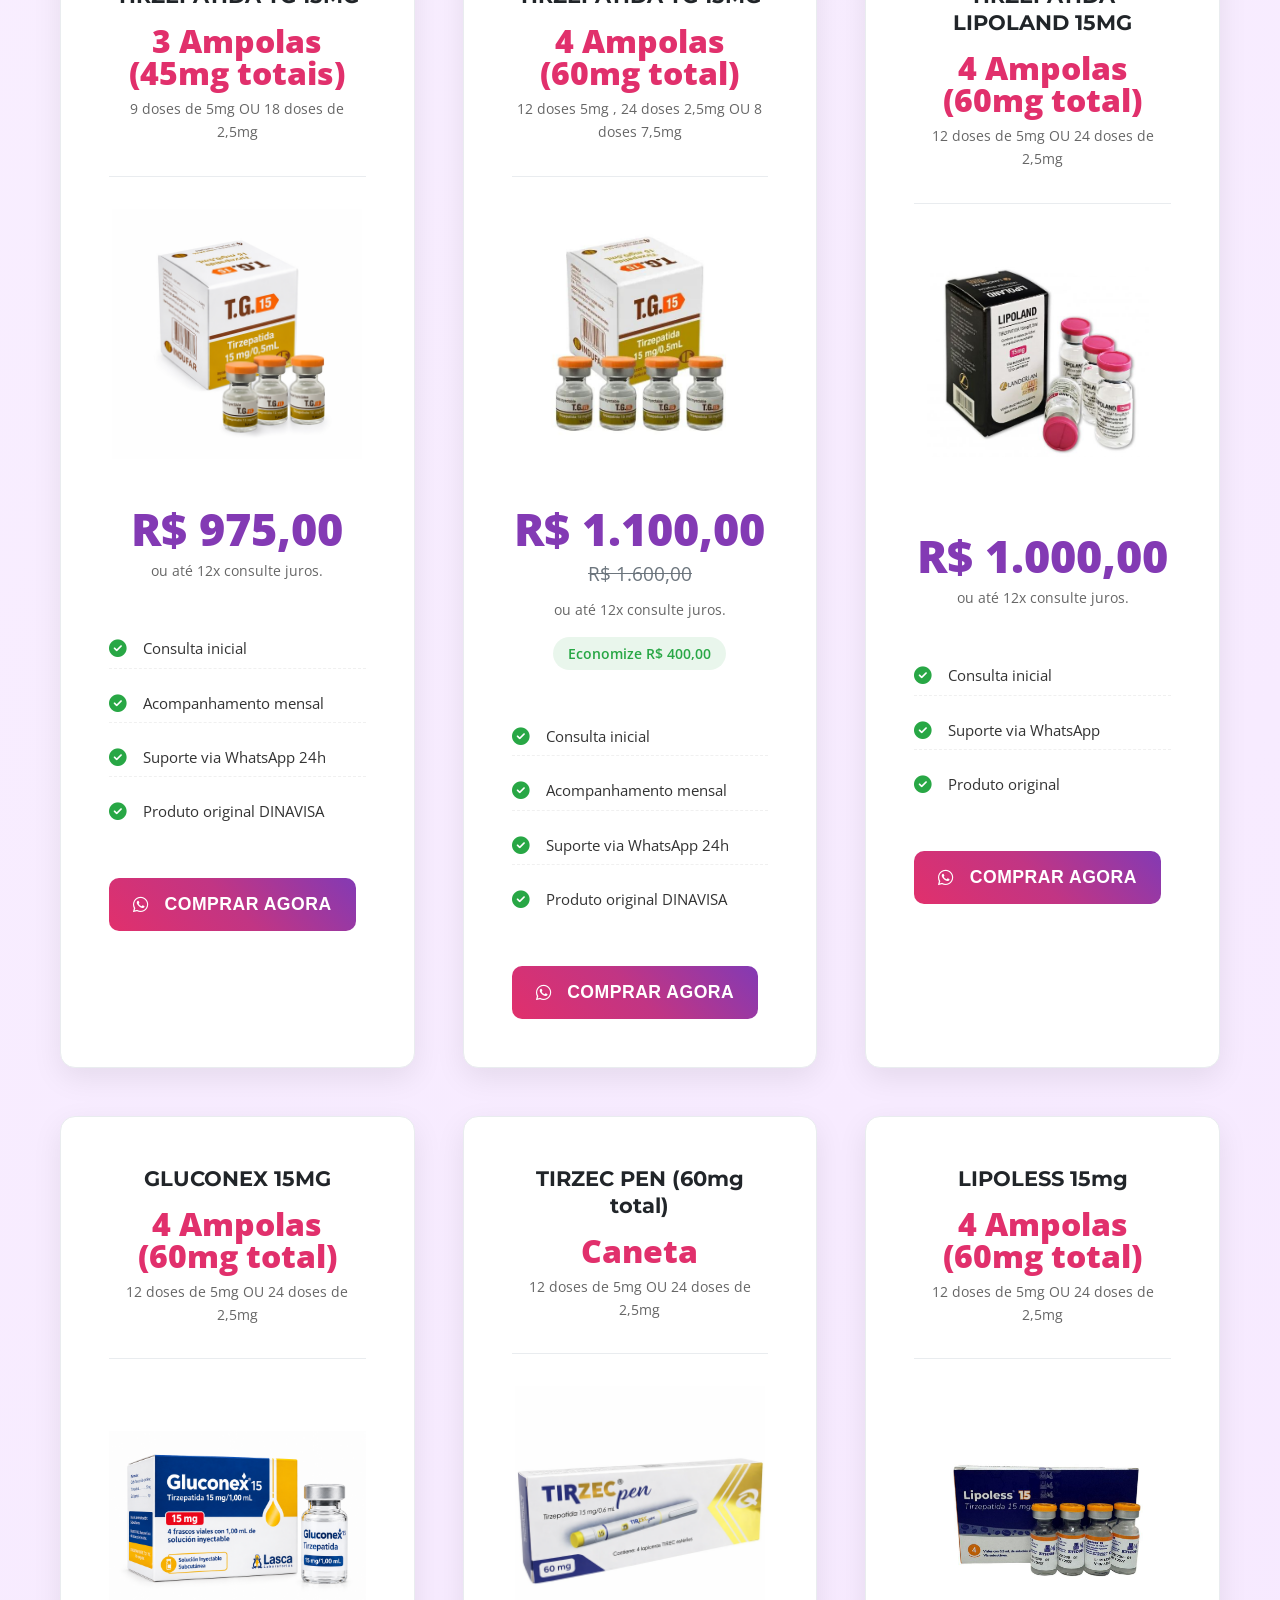
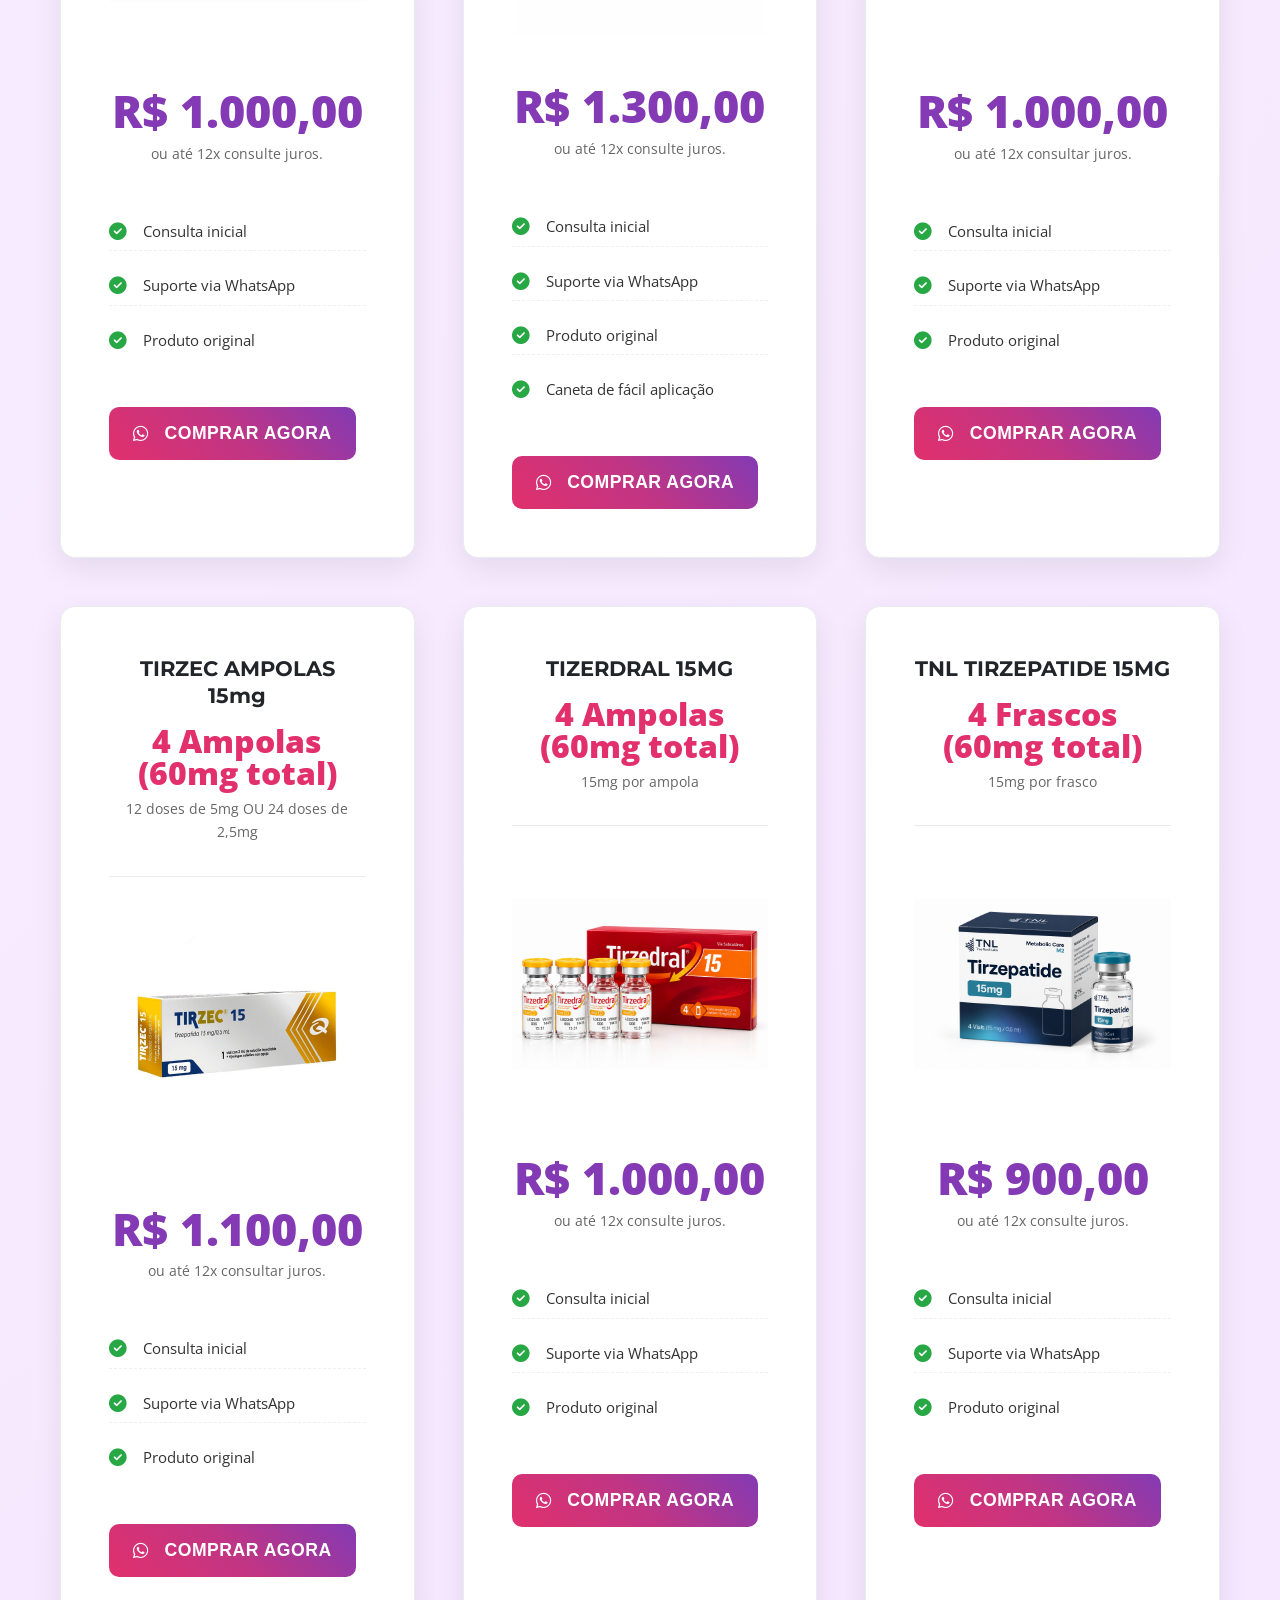
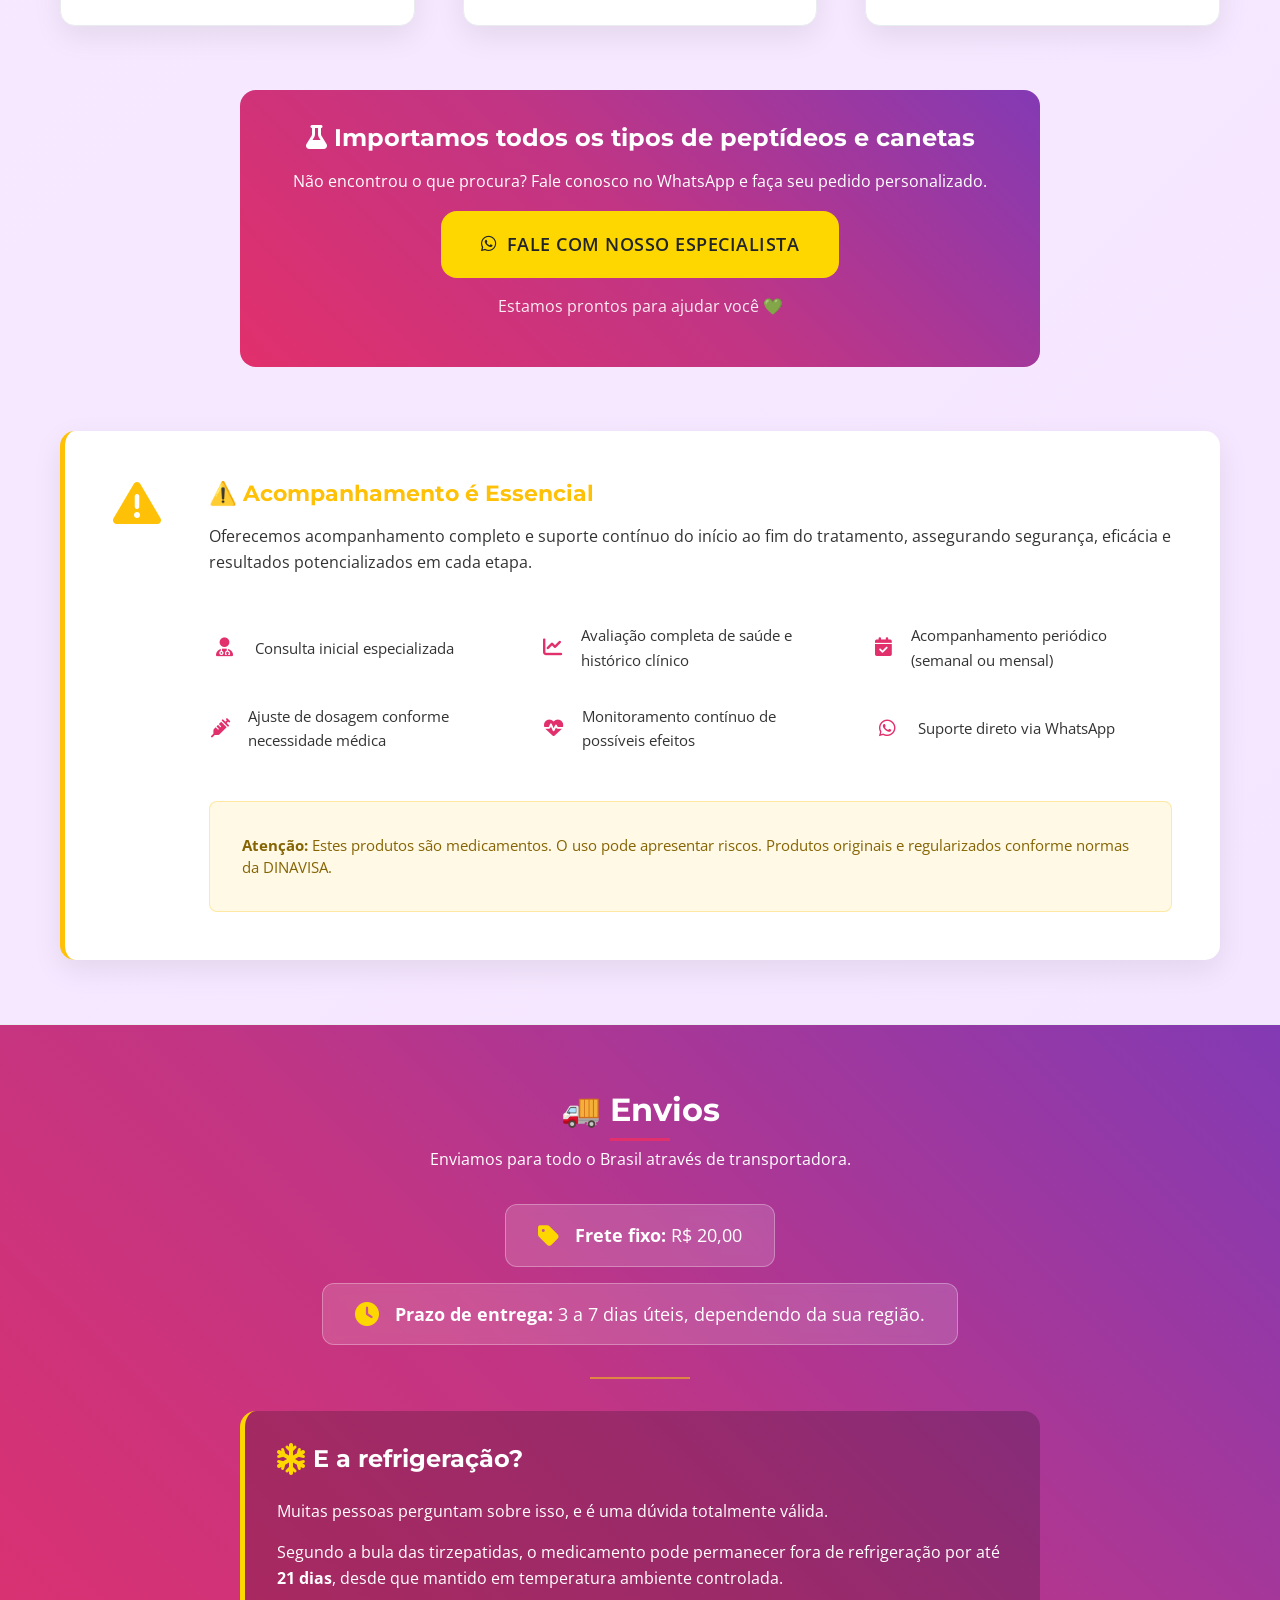
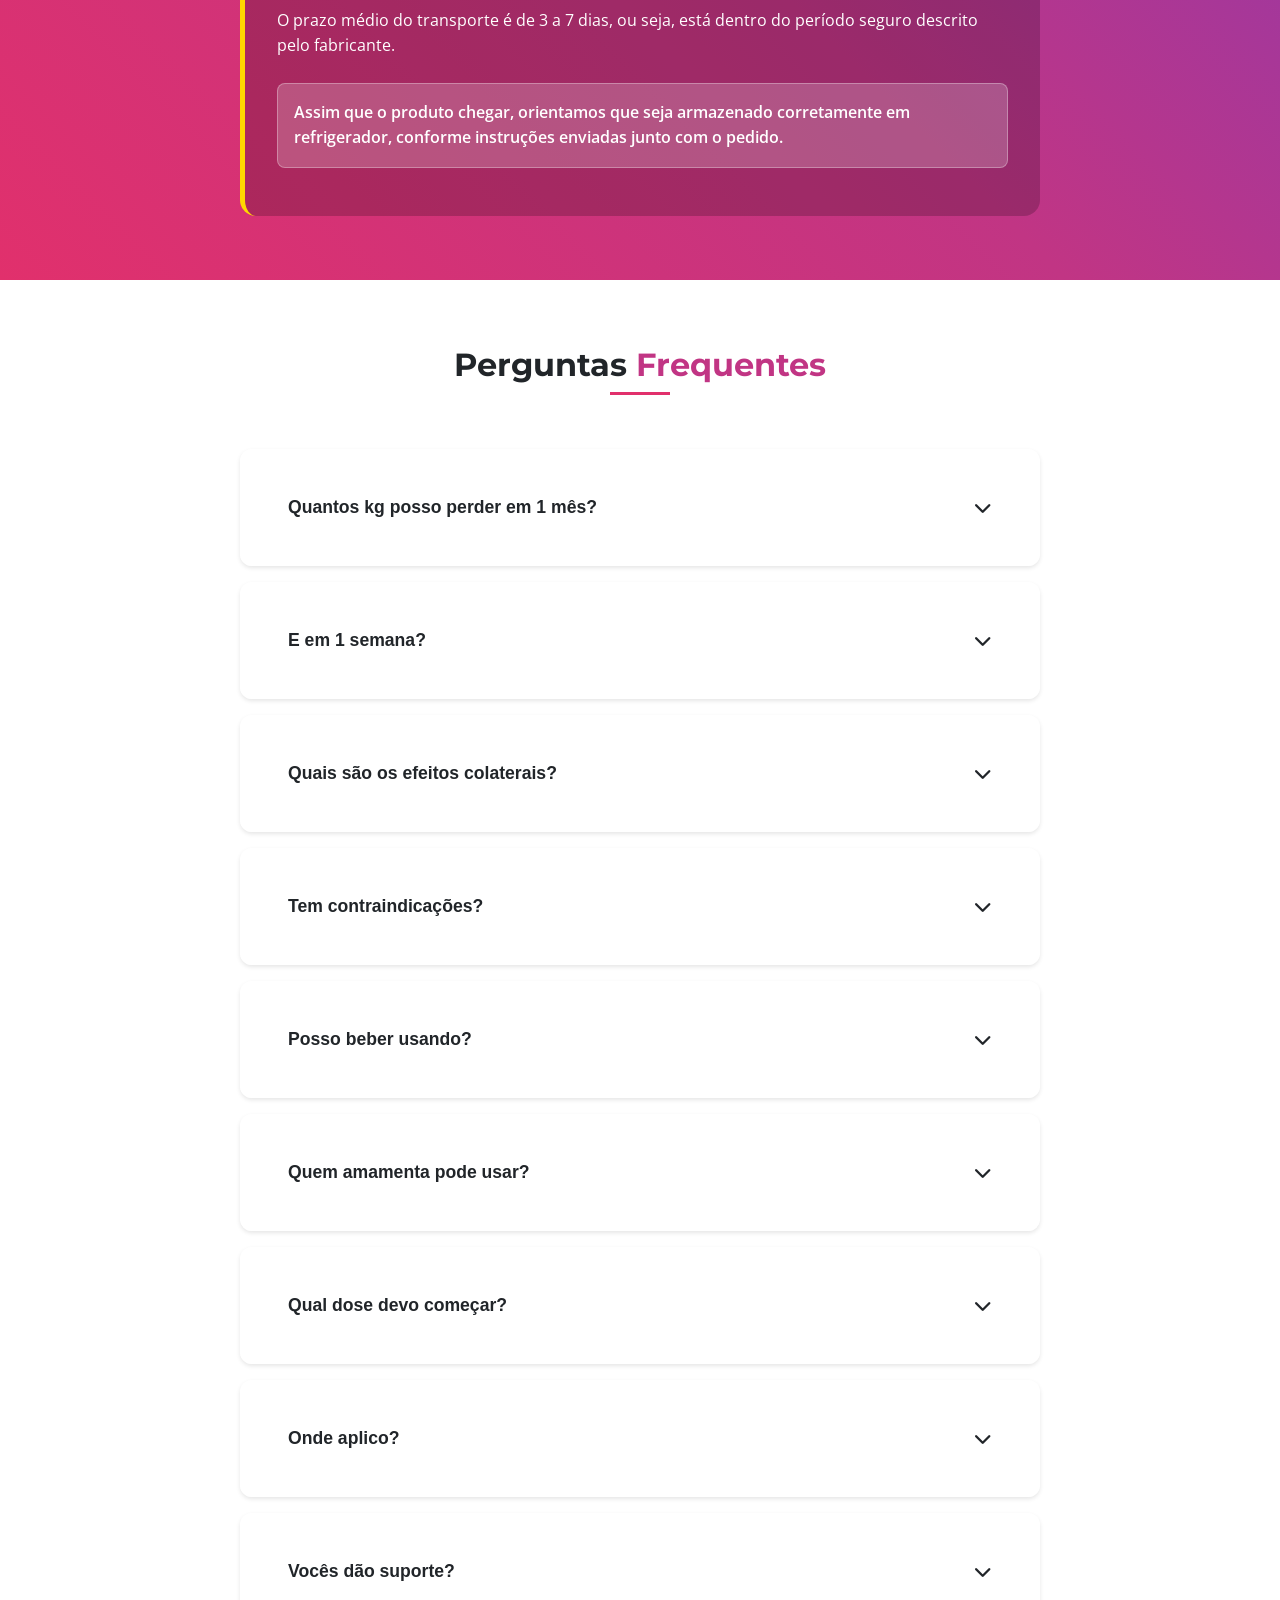
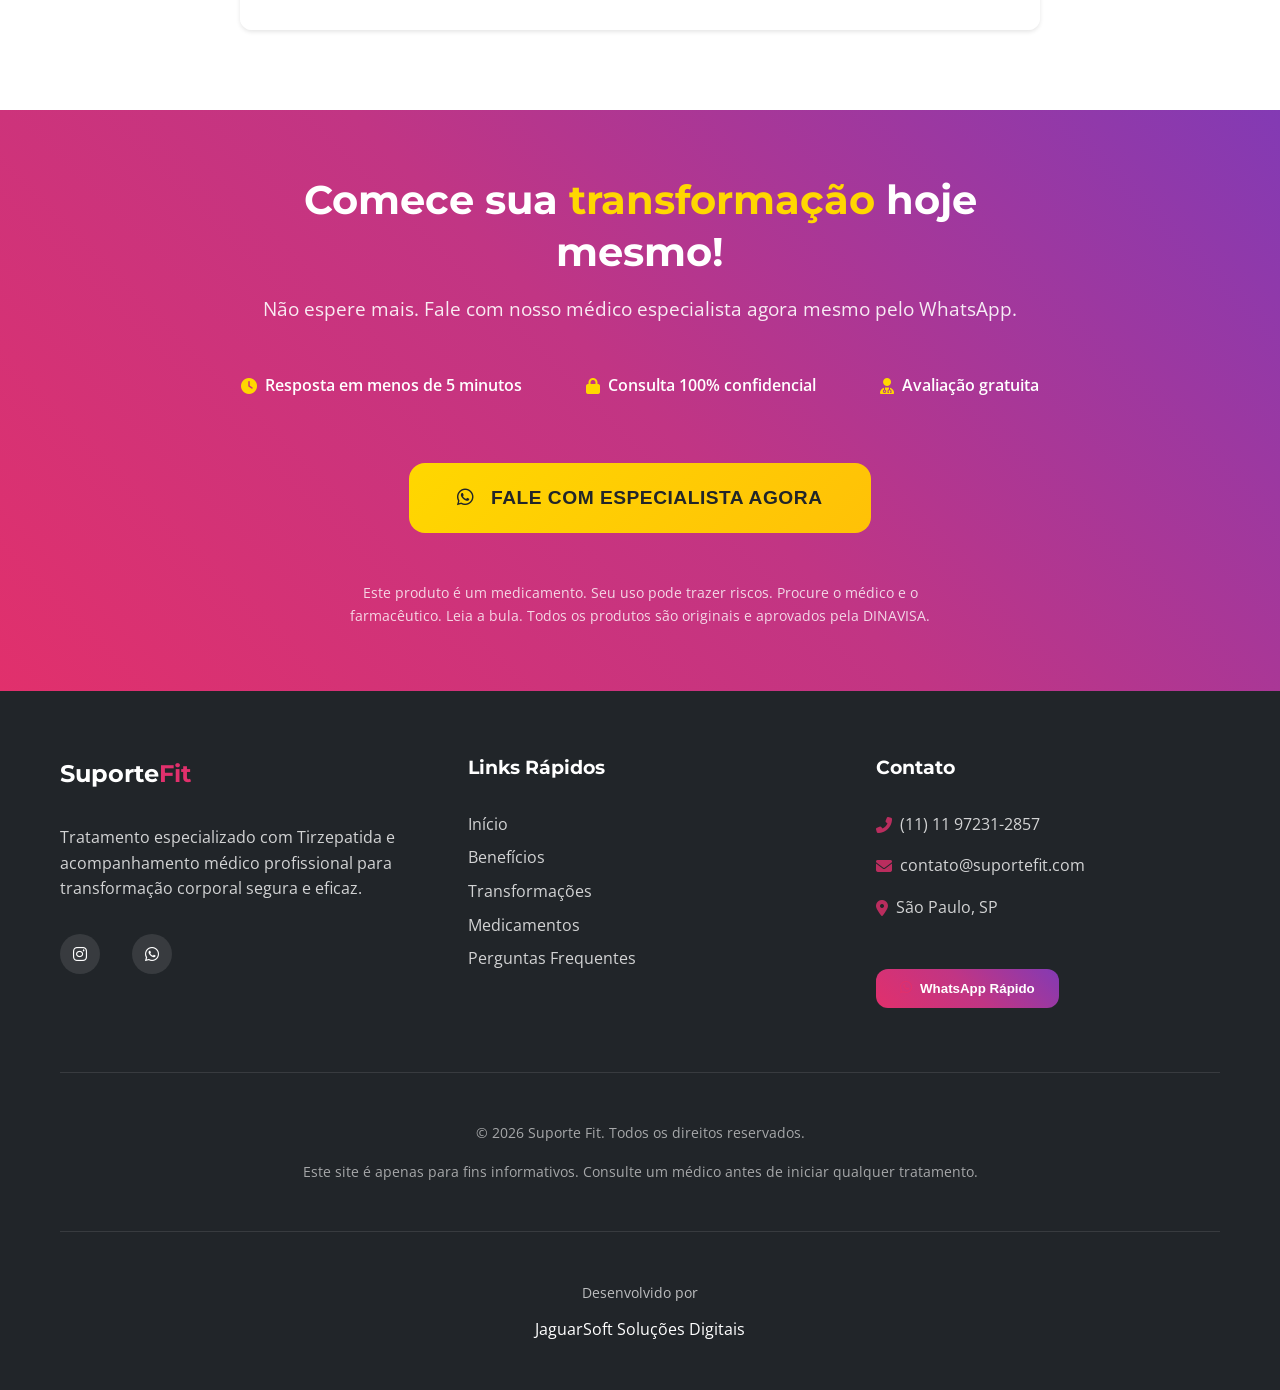
==== commit 684eeed7: "Corrige estrutura do projeto" ====
--- a/produtos.html
+++ b/produtos.html
@@ -22,6 +22,69 @@
     <link rel="stylesheet" href="assets/css/popup.css">
 </head>
 <body>
+    <div id="promoPopup">
+
+        <div class="popup-pascoa-content">
+
+            <button id="closePopupBtn" class="fechar-popup">&times;</button>
+
+            <div class="popup-pascoa-header">
+                <h2>🔥 Promoção Especial 🔥</h2>
+            </div>
+
+            <div class="popup-imagem">
+                <img src="assets/img/promo.jpeg" alt="Promoção">
+            </div>
+
+            <a
+                class="btn-whatsapp-popup"
+                href="https://wa.me/5511972312857?text=Olá!%20Vi%20essa%20promoção:%20https://suportefit.com.br/assets/img/promo.jpeg%20e%20quero%20aproveitar."
+                target="_blank">
+
+                <i class="fab fa-whatsapp"></i>
+
+                QUERO APROVEITAR A PROMOÇÃO
+
+            </a>
+
+            <div class="popup-pascoa-timer">
+
+                <div class="timer-box">
+                    <div id="days" class="timer-number">08</div>
+                    <div class="timer-label">Dias</div>
+                </div>
+
+                <div class="timer-box">
+                    <div id="hours" class="timer-number">00</div>
+                    <div class="timer-label">Horas</div>
+                </div>
+
+                <div class="timer-box">
+                    <div id="minutes" class="timer-number">00</div>
+                    <div class="timer-label">Min</div>
+                </div>
+
+                <div class="timer-box">
+                    <div id="seconds" class="timer-number">00</div>
+                    <div class="timer-label">Seg</div>
+                </div>
+
+            </div>
+
+            <div class="popup-urgencia">
+                Restam apenas <span id="qtdUnidades">10</span> unidades.
+            </div>
+
+            <div class="popup-pascoa-produtos">
+
+                <!-- Produtos -->
+
+            </div>
+
+        </div>
+
+    </div>
+
     <!-- WhatsApp Float Button (opcional) -->
     <div class="whatsapp-float">
         <a href="https://api.whatsapp.com/message/MMY5Y3WPRLYHJ1?autoload=1&app_absent=0" target="_blank" aria-label="Fale conosco no WhatsApp">
@@ -94,7 +157,7 @@
                     </div>
                     <img src="assets/img/tizerpatida-tg-2,5mg.png" alt="Tirzepatida TG 2,5mg">
                     <div class="plan-price-original">
-                        <div class="price-main">R$ 150,00</div>
+                        <div class="price-main">R$ 250,00</div>
                         <div class="price-installment">ou até 12x consulte juros.</div>
                     </div>
                     <div class="plan-features-original">
@@ -118,7 +181,7 @@
                     </div>
                     <img src="assets/img/tizerpatida-tg-5mg.png" alt="Tirzepatida TG 5mg">
                     <div class="plan-price-original">
-                        <div class="price-main">R$ 300,00</div>
+                        <div class="price-main">R$ 450,00</div>
                         <div class="price-installment">ou até 12x consulte juros.</div>
                     </div>
                     <div class="plan-features-original">
@@ -141,7 +204,7 @@
                     </div>
                     <img src="assets/img/tizerpatida-tg-7,5mg.png" alt="Tirzepatida TG 7,5mg">
                     <div class="plan-price-original">
-                        <div class="price-main">R$ 500,00</div>
+                        <div class="price-main">R$ 520,00</div>
                         <div class="price-installment">ou até 12x consulte juros.</div>
                     </div>
                     <div class="plan-features-original">
@@ -165,7 +228,7 @@
                     </div>
                     <img src="assets/img/tizerpatida-mes-tg-2,5mg.png" alt="Tirzepatida TG 2,5mg Mensal">
                     <div class="plan-price-original">
-                        <div class="price-main">R$ 450,00</div>
+                        <div class="price-main">R$ 300,00</div>
                         <div class="price-installment">ou até 12x consulte juros.</div>
                     </div>
                     <div class="plan-features-original">
@@ -189,7 +252,7 @@
                     </div>
                     <img src="assets/img/tizerpatida-mes-tg-5mg.png" alt="Tirzepatida TG 5mg Mensal">
                     <div class="plan-price-original">
-                        <div class="price-main">R$ 600,00</div>
+                        <div class="price-main">R$ 500,00</div>
                         <div class="price-installment">ou até 12x consulte juros.</div>
                     </div>
                     <div class="plan-features-original">
@@ -212,7 +275,7 @@
                     </div>
                     <img src="assets/img/tizerpatida-mes-tg-7,5mg.png" alt="Tirzepatida TG 7,5mg Mensal">
                     <div class="plan-price-original">
-                        <div class="price-main">R$ 700,00</div>
+                        <div class="price-main">R$ 600,00</div>
                         <div class="price-installment">ou até 12x consulte juros.</div>
                     </div>
                     <div class="plan-features-original">
@@ -259,7 +322,7 @@
                     </div>
                     <img src="assets/img/tizerpatida-tg-15mg-1ampola.jpeg" alt="Tirzepatida TG 15mg 1 Ampola">
                     <div class="plan-price-original">
-                        <div class="price-main">R$ 500,00</div>
+                        <div class="price-main">R$ 375,00</div>
                         <div class="price-installment">ou até 12x consulte juros.</div>
                     </div>
                     <div class="plan-features-original">
@@ -282,7 +345,7 @@
                     </div>
                     <img src="assets/img/tizerpatida-tg-15mg-2doses.png" alt="Tirzepatida TG 15mg 2 Ampolas">
                     <div class="plan-price-original">
-                        <div class="price-main">R$ 800,00</div>
+                        <div class="price-main">R$ 675,00</div>
                         <div class="price-installment">ou até 12x consulte juros.</div>
                     </div>
                     <div class="plan-features-original">
@@ -305,7 +368,7 @@
                     </div>
                     <img src="assets/img/tizerpatida-tg-15mg-3ampolas.png" alt="Tirzepatida TG 15mg 3 Ampolas">
                     <div class="plan-price-original">
-                        <div class="price-main">R$ 1.100,00</div>
+                        <div class="price-main">R$ 975,00</div>
                         <div class="price-installment">ou até 12x consulte juros.</div>
                     </div>
                     <div class="plan-features-original">
@@ -328,7 +391,7 @@
                     </div>
                     <img src="assets/img/tizerpatida-tg-ampolas.jpeg" alt="Tirzepatida TG 15mg 4 Ampolas">
                     <div class="plan-price-original">
-                        <div class="price-main">R$ 1.200,00</div>
+                        <div class="price-main">R$ 1.100,00</div>
                         <div class="price-old">R$ 1.600,00</div>
                         <div class="price-installment">ou até 12x consulte juros.</div>
                         <div class="price-save">Economize R$ 400,00</div>
@@ -354,7 +417,7 @@
                     </div>
                     <img src="assets/img/tizerpatida-lipoland-4ampolas.jpeg" alt="Tirzepatida Lipoland 4 ampolas">
                     <div class="plan-price-original">
-                        <div class="price-main">R$ 1.400,00</div>
+                        <div class="price-main">R$ 1.000,00</div>
                         <div class="price-installment">ou até 12x consulte juros.</div>
                     </div>
                     <div class="plan-features-original">
@@ -375,9 +438,9 @@
                         <div class="plan-quantity">4 Ampolas (60mg total)</div>
                         <div class="plan-dosage">12 doses de 5mg OU 24 doses de 2,5mg</div>
                     </div>
-                    <img src="assets/img/gluconex-15mg.jpeg" alt="Gluconex 4 ampolas">
-                    <div class="plan-price-original">
-                        <div class="price-main">R$ 1.400,00</div>
+                    <img src="assets/img/gluconex-15mg.png" alt="Gluconex 4 ampolas">
+                    <div class="plan-price-original">
+                        <div class="price-main">R$ 1.000,00</div>
                         <div class="price-installment">ou até 12x consulte juros.</div>
                     </div>
                     <div class="plan-features-original">
@@ -416,12 +479,13 @@
                 <!-- ================= lipoless 15 ================= -->
                 <div class="plan-card-original" data-category="tirzepatida">
                     <div class="plan-header-original">
-                        <h3 class="plan-title">Lipoless 15mg (4 Ampolas)</h3>
+                        <h3 class="plan-title">LIPOLESS 15mg</h3>
+                        <div class="plan-quantity">4 Ampolas (60mg total)</div>
                         <div class="plan-dosage">12 doses de 5mg OU 24 doses de 2,5mg</div>
                     </div>
                     <img src="assets/img/lipoless-15mg.jpg" alt="Lipoless">
                     <div class="plan-price-original">
-                        <div class="price-main">R$ 1.200,00</div>
+                        <div class="price-main">R$ 1.000,00</div>
                         <div class="price-installment">ou até 12x consultar juros.</div>
                     </div>
                     <div class="plan-features-original">
@@ -437,12 +501,13 @@
                 <!-- ================= Tizerpatida Tirzec ampola 15mg ================= -->
                 <div class="plan-card-original" data-category="tirzepatida">
                     <div class="plan-header-original">
-                        <h3 class="plan-title">Tirzec ampola 15mg (4 doses de 15mg na ampola total 60mg )</h3>
+                        <h3 class="plan-title">TIRZEC AMPOLAS 15mg</h3>
+                        <div class="plan-quantity">4 Ampolas (60mg total)</div>
                         <div class="plan-dosage">12 doses de 5mg OU 24 doses de 2,5mg</div>
                     </div>
                     <img src="assets/img/tizerpatida-tirzec-ampola-15-mg.png" alt="Tirzec ampola 15mg">
                     <div class="plan-price-original">
-                        <div class="price-main">R$ 1.150,00</div>
+                        <div class="price-main">R$ 1.100,00</div>
                         <div class="price-installment">ou até 12x consultar juros.</div>
                     </div>
                     <div class="plan-features-original">
@@ -597,8 +662,54 @@
                     </button>
                 </div>
                         <!-- ================= RETATRUTIDA ================= -->
-                        <!-- Retatrutida Synedica 40mg (Caneta) -->
-                        <div class="plan-card-original" data-category="retatrutida">
+                    <!-- Retatrutida Veltrane 120mg -->
+                <div class="plan-card-original" data-category="retatrutida">
+                    <div class="plan-header-original">
+                        <div class="popular-badge">NOVO</div>
+                        <h3 class="plan-title">RETATRUTIDA VELTRANE</h3>
+                        <div class="plan-quantity">120mg</div>
+                        <div class="plan-dosage">Produto original Veltrane</div>
+                    </div>
+                        <img src="assets/img/retatrutida-veltrane-120mg.jpeg" alt="Retatrutida Veltrane 120mg">
+                        <div class="plan-price-original">
+                            <div class="price-main">R$ 1.300,00</div>
+                            <div class="price-installment">ou até 12x consulte juros.</div>
+                        </div>
+                    <div class="plan-features-original">
+                         <div class="feature-item"><i class="fas fa-check-circle"></i><span>Consulta inicial</span></div>
+                         <div class="feature-item"><i class="fas fa-check-circle"></i><span>Suporte via WhatsApp</span></div>
+                         <div class="feature-item"><i class="fas fa-check-circle"></i><span>Acompanhamento</span></div>
+                     </div>
+                    <button class="plan-button-original" data-plano="Retatrutida VELTRANE 120mg">
+                        <i class="fab fa-whatsapp"></i><span>COMPRAR AGORA</span>
+                    </button>
+                </div>
+                <!-- ================= RETATRUTIDA TLN ================= -->
+                    <!-- Retatrutida TNL 10mg -->
+                <div class="plan-card-original" data-category="retatrutida">
+                    <div class="plan-header-original">
+                        <div class="popular-badge">NOVO</div>
+                        <h3 class="plan-title">RETATRUTIDA TNL</h3>
+                        <div class="plan-quantity">10mg</div>
+                        <div class="plan-dosage">Produto original TNL • 4 AMPOLAS </div>
+                    </div>
+                        <img src="assets/img/retatrutida-tnl-10mg.png" alt="Retatrutida TNL 10mg">
+                        <div class="plan-price-original">
+                            <div class="price-main">R$ 1.050,00</div>
+                            <div class="price-installment">ou até 12x consulte juros.</div>
+                        </div>
+                    <div class="plan-features-original">
+                         <div class="feature-item"><i class="fas fa-check-circle"></i><span>Consulta inicial</span></div>
+                         <div class="feature-item"><i class="fas fa-check-circle"></i><span>Suporte via WhatsApp</span></div>
+                         <div class="feature-item"><i class="fas fa-check-circle"></i><span>Acompanhamento</span></div>
+                     </div>
+                    <button class="plan-button-original" data-plano="Retatrutida VELTRANE 120mg">
+                        <i class="fab fa-whatsapp"></i><span>COMPRAR AGORA</span>
+                    </button>
+                </div>
+
+                    <!-- Retatrutida Synedica 40mg (Caneta) -->
+                    <div class="plan-card-original" data-category="retatrutida">
                     <div class="plan-header-original">
                         <h3 class="plan-title">RETATRUTIDA SYNEDICA 40MG</h3>
                         <div class="plan-quantity">Caneta pré-preenchida</div>
@@ -606,7 +717,7 @@
                     </div>
                         <img src="assets/img/retatrutida-synedica-40mg.png" alt="Retatrutida Synedica 40mg">
                             <div class="plan-price-original">
-                                <div class="price-main">R$ 1.550,00</div>
+                                <div class="price-main">R$ 1.300,00</div>
                                 <div class="price-installment">ou até 12x consulte juros.</div>
                             </div>
                     <div class="plan-features-original">
@@ -627,7 +738,7 @@
                 </div>
                 <img src="assets/img/retratutida-zphc-40mg.png" alt="Retatrutida ZPHC 40mg">
                 <div class="plan-price-original">
-                    <div class="price-main">R$ 1.550,00</div>
+                    <div class="price-main">R$ 1.300,00</div>
                     <div class="price-installment">ou até 12x consulte juros.</div>
                 </div>
                 <div class="plan-features-original">
@@ -639,6 +750,78 @@
                     <i class="fab fa-whatsapp"></i><span>COMPRAR AGORA</span>
                 </button>
             </div>
+            <!-- ================= TIZERDRAL 15mg ================= -->
+                    <div class="plan-card-original" data-category="tirzepatida">
+                        <div class="plan-header-original">
+                            <h3 class="plan-title">TIZERDRAL 15MG</h3>
+                            <div class="plan-quantity">4 Ampolas (60mg total)</div>
+                            <div class="plan-dosage">15mg por ampola</div>
+                        </div>
+
+                        <img src="assets/img/tizerdral-15mg.png" alt="Tizerdral 15mg - 4 ampolas">
+
+                        <div class="plan-price-original">
+                            <div class="price-main">R$ 1.000,00</div>
+                            <div class="price-installment">ou até 12x consulte juros.</div>
+                        </div>
+
+                        <div class="plan-features-original">
+                            <div class="feature-item">
+                                <i class="fas fa-check-circle"></i>
+                                <span>Consulta inicial</span>
+                            </div>
+                            <div class="feature-item">
+                                <i class="fas fa-check-circle"></i>
+                                <span>Suporte via WhatsApp</span>
+                            </div>
+                            <div class="feature-item">
+                                <i class="fas fa-check-circle"></i>
+                                <span>Produto original</span>
+                            </div>
+                        </div>
+
+                        <button class="plan-button-original" data-plano="Tizerdral 15mg">
+                            <i class="fab fa-whatsapp"></i>
+                            <span>COMPRAR AGORA</span>
+                        </button>
+                    </div>
+
+
+                    <!-- ================= TNL TIRZEPATIDE 15mg ================= -->
+                    <div class="plan-card-original" data-category="tirzepatida">
+                        <div class="plan-header-original">
+                            <h3 class="plan-title">TNL TIRZEPATIDE 15MG</h3>
+                            <div class="plan-quantity">4 Frascos (60mg total)</div>
+                            <div class="plan-dosage">15mg por frasco</div>
+                        </div>
+
+                        <img src="assets/img/TNL-tizerpatide-15mg.png" alt="TNL Tirzepatide 15mg - 4 frascos">
+
+                        <div class="plan-price-original">
+                            <div class="price-main">R$ 900,00</div>
+                            <div class="price-installment">ou até 12x consulte juros.</div>
+                        </div>
+
+                        <div class="plan-features-original">
+                            <div class="feature-item">
+                                <i class="fas fa-check-circle"></i>
+                                <span>Consulta inicial</span>
+                            </div>
+                            <div class="feature-item">
+                                <i class="fas fa-check-circle"></i>
+                                <span>Suporte via WhatsApp</span>
+                            </div>
+                            <div class="feature-item">
+                                <i class="fas fa-check-circle"></i>
+                                <span>Produto original</span>
+                            </div>
+                        </div>
+
+                        <button class="plan-button-original" data-plano="TNL Tirzepatide 15mg">
+                            <i class="fab fa-whatsapp"></i>
+                            <span>COMPRAR AGORA</span>
+                        </button>
+                    </div>
             <!-- Retatrutida TNL 40mg (Caneta) -->
             <div class="plan-card-original" data-category="retatrutida">
                 <div class="plan-header-original">
@@ -648,7 +831,7 @@
                 </div>
                 <img src="assets/img/retratutida-tnl-40mg.png" alt="Retatrutida TNL 40mg">
                 <div class="plan-price-original">
-                    <div class="price-main">R$ 1.550,00</div>
+                    <div class="price-main">R$ 1.050,00</div>
                     <div class="price-installment">ou até 12x consulte juros.</div>
                 </div>
                 <div class="plan-features-original">
@@ -665,7 +848,7 @@
                 <div class="peptide-support">
                     <h3><i class="fas fa-flask"></i> Importamos todos os tipos de peptídeos e canetas</h3>
                     <p>Não encontrou o que procura? Fale conosco no WhatsApp e faça seu pedido personalizado.</p>
-                    <a href="https://wa.me/5511960238252?text=Olá!%20Gostaria%20de%20informações%20sobre%20produtos%20não%20listados%20no%20site." class="cta-button" style="background: #FFD700; color: var(--dark); border: none; display: inline-flex; align-items: center; gap: 10px; text-decoration: none;">
+                    <a href="https://wa.me/551197232857?text=Olá!%20Gostaria%20de%20informações%20sobre%20produtos%20não%20listados%20no%20site." class="cta-button" style="background: #FFD700; color: var(--dark); border: none; display: inline-flex; align-items: center; gap: 10px; text-decoration: none;">
                         <i class="fab fa-whatsapp"></i> FALE COM NOSSO ESPECIALISTA
                     </a>
                     <p style="margin-top: 1rem; opacity: 0.9;">Estamos prontos para ajudar você 💚</p>  
@@ -921,7 +1104,7 @@
                     <div class="social-icons">
                         <a href="https://www.instagram.com/recomecarviver01?igsh=MXBnYmNoMTl4dWh5aw%3D%3D&utm_source=qr" aria-label="Instagram"><i class="fab fa-instagram"></i></a>
                         <!-- <a href="#" aria-label="Facebook"><i class="fab fa-facebook-f"></i></a> -->
-                        <a href="https://wa.me/5511960238252" aria-label="WhatsApp"><i class="fab fa-whatsapp"></i></a>
+                        <a href="https://wa.me/5511972312857" aria-label="WhatsApp"><i class="fab fa-whatsapp"></i></a>
                     </div>
                 </div>
                 
@@ -939,7 +1122,7 @@
                 <div class="footer-contact">
                     <h3>Contato</h3>
                     <ul>
-                        <li><i class="fas fa-phone-alt"></i> (11) 96023-8252</li>
+                        <li><i class="fas fa-phone-alt"></i> (11) 11 97231-2857</li>
                         <li><i class="fas fa-envelope"></i> contato@suportefit.com</li>
                         <li><i class="fas fa-map-marker-alt"></i> São Paulo, SP</li>
                     </ul>
@@ -974,9 +1157,10 @@
     <!-- Swiper JS -->
     <script src="https://cdn.jsdelivr.net/npm/swiper@9/swiper-bundle.min.js"></script>
     
-     <!-- Nosso JavaScript externo -->
+    <!-- Nosso JavaScript externo -->
     <script src="assets/js/script.js"></script>
-    
+    <!-- POPUP JS -->
+    <script src="assets/js/popup.js"></script>
 
 </body>
 </html>
--- a/assets/css/style.css
+++ b/assets/css/style.css
@@ -3,6 +3,18 @@
     margin: 0;
     padding: 0;
     box-sizing: border-box;
+}
+
+.jaguarsoft-logo {
+    text-decoration: none;
+    color: inherit;
+    display: flex;
+    flex-direction: column;
+    transition: 0.3s;
+}
+
+.jaguarsoft-logo:hover {
+    opacity: 0.8;
 }
 
 :root {
--- a/assets/css/popup.css
+++ b/assets/css/popup.css
@@ -1,168 +1,187 @@
 #promoPopup {
-  position: fixed;
-  top: 0;
-  left: 0;
-  width: 100%;
-  height: 100%;
-  background: rgba(0,0,0,0.85);
-  backdrop-filter: blur(5px);
-  z-index: 999999;
-  display: flex;
-  align-items: center;
-  justify-content: center;
-  visibility: hidden;
-  opacity: 0;
-  transition: all 0.3s ease;
-  font-family: 'Montserrat', sans-serif;
+    position: fixed;
+    inset: 0;
+    background: rgba(0,0,0,.85);
+    backdrop-filter: blur(6px);
+    z-index: 999999;
+    display: flex;
+    align-items: center;
+    justify-content: center;
+    visibility: hidden;
+    opacity: 0;
+    transition: .3s;
+    padding: 15px;
+    overflow-y: auto;
+    font-family: 'Montserrat', sans-serif;
 }
 
-#promoPopup.active {
-  visibility: visible;
-  opacity: 1;
+#promoPopup.active{
+    visibility: visible;
+    opacity:1;
 }
 
-.popup-pascoa-content {
-  background: linear-gradient(135deg, #1a1a1a, #2c2c2c);
-  max-width: 600px;
-  width: 90%;
-  border-radius: 32px;
-  position: relative;
-  box-shadow: 0 25px 50px rgba(0,0,0,0.5);
-  transform: scale(0.9);
-  transition: transform 0.3s;
-  overflow: hidden;
+.popup-pascoa-content{
+    position: relative;
+    width:100%;
+    max-width:720px;
+    max-height:95vh;
+    overflow-y:auto;
+    background:#111;
+    border-radius:22px;
+    box-shadow:0 20px 60px rgba(0,0,0,.5);
+    transform:scale(.95);
+    transition:.3s;
 }
 
-#promoPopup.active .popup-pascoa-content {
-  transform: scale(1);
+#promoPopup.active .popup-pascoa-content{
+    transform:scale(1);
 }
 
-.popup-pascoa-header {
-  background: linear-gradient(135deg, #ff8c42, #ff6b2b);
-  padding: 20px;
-  text-align: center;
+.popup-pascoa-content::-webkit-scrollbar{
+    width:8px;
 }
 
-.popup-pascoa-header h2 {
-  margin: 0;
-  color: white;
+.popup-pascoa-content::-webkit-scrollbar-thumb{
+    background:#ff8c42;
+    border-radius:20px;
 }
 
-.popup-pascoa-timer {
-  background: rgba(0,0,0,0.5);
-  padding: 15px;
-  text-align: center;
+.popup-pascoa-header{
+    background:linear-gradient(135deg,#ff8c42,#ff5722);
+    padding:18px;
+    text-align:center;
 }
 
-.timer-box {
-  display: inline-block;
-  background: #000;
-  padding: 8px 12px;
-  margin: 0 5px;
-  border-radius: 12px;
+.popup-pascoa-header h2{
+    color:#fff;
+    margin:0;
+    font-size:1.5rem;
 }
 
-.timer-number {
-  font-size: 1.8rem;
-  font-weight: bold;
-  color: #ff8c42;
+.popup-imagem{
+    width:100%;
 }
 
-.timer-label {
-  font-size: 0.7rem;
-  color: #ccc;
+.popup-imagem img{
+    display:block;
+    width:100%;
+    height:auto;
 }
 
-.popup-urgencia {
-  background: linear-gradient(135deg, #ff3b3b, #ff0000);
-  color: white;
-  text-align: center;
-  padding: 10px;
-  font-weight: bold;
-  animation: pulse 1.5s infinite;
+.popup-pascoa-timer{
+    display:flex;
+    justify-content:center;
+    gap:10px;
+    flex-wrap:wrap;
+    padding:20px;
+    background:#181818;
 }
 
-@keyframes pulse {
-  0% { transform: scale(1); }
-  50% { transform: scale(1.03); }
-  100% { transform: scale(1); }
+.timer-box{
+    width:75px;
+    background:#000;
+    border-radius:14px;
+    padding:10px;
+    text-align:center;
 }
 
-.popup-pascoa-produtos {
-  padding: 20px;
+.timer-number{
+    font-size:1.7rem;
+    color:#ff8c42;
+    font-weight:bold;
 }
 
-.produto-item {
-  background: rgba(255,255,255,0.05);
-  border-radius: 16px;
-  padding: 12px;
-  margin-bottom: 10px;
-  display: flex;
-  justify-content: space-between;
-  align-items: center;
-  flex-wrap: wrap;
+.timer-label{
+    font-size:.75rem;
+    color:#bbb;
 }
 
-.produto-nome {
-  color: white;
-  font-weight: 600;
+.popup-urgencia{
+    background:#ff2e2e;
+    color:#fff;
+    padding:12px;
+    text-align:center;
+    font-weight:bold;
 }
 
-.produto-preco {
-  color: #ffaa66;
-  font-weight: bold;
+.popup-pascoa-produtos{
+    padding:20px;
 }
 
-.produto-preco-antigo {
-  text-decoration: line-through;
-  color: #888;
-  margin-right: 5px;
+.fechar-popup{
+    position:absolute;
+    top:12px;
+    right:12px;
+    width:42px;
+    height:42px;
+    border:none;
+    border-radius:50%;
+    background:rgba(0,0,0,.7);
+    color:#fff;
+    cursor:pointer;
+    font-size:24px;
+    z-index:10;
 }
 
-.btn-small-wpp {
-  background: #25D366;
-  border: none;
-  border-radius: 20px;
-  padding: 6px 12px;
-  color: white;
-  cursor: pointer;
+.fechar-popup:hover{
+    background:#ff3b3b;
 }
 
-.btn-wpp-grande {
-  background: #25D366;
-  border: none;
-  border-radius: 50px;
-  padding: 14px;
-  width: 100%;
-  color: white;
-  font-weight: bold;
-  margin-top: 15px;
-  cursor: pointer;
+/* BOTÃO WHATSAPP */
+
+.btn-whatsapp-popup{
+    display:flex;
+    justify-content:center;
+    align-items:center;
+    gap:12px;
+    width:calc(100% - 40px);
+    margin:20px;
+    padding:18px;
+    border-radius:14px;
+    background:#25D366;
+    color:#fff;
+    text-decoration:none;
+    font-size:20px;
+    font-weight:700;
+    transition:.3s;
 }
 
-.fechar-popup {
-  position: absolute;
-  top: 10px;
-  right: 20px;
-  color: white;
-  font-size: 28px;
-  cursor: pointer;
-  background: none;
-  border: none;
-}
-.btn-promo {
-  display: inline-block;
-  background: linear-gradient(45deg, #ff3b3b, #ff7b00);
-  color: #fff;
-  padding: 14px 25px;
-  border-radius: 8px;
-  font-weight: bold;
-  text-decoration: none;
-  font-size: 16px;
-  transition: 0.3s;
+.btn-whatsapp-popup:hover{
+    transform:translateY(-2px);
+    background:#1ebe5d;
+    box-shadow:0 10px 30px rgba(37,211,102,.35);
 }
 
-.btn-promo:hover {
-  transform: scale(1.05);
-  box-shadow: 0 0 15px rgba(255, 59, 59, 0.6);
+.btn-whatsapp-popup i{
+    font-size:28px;
+}
+
+@media (max-width:768px){
+
+    .popup-pascoa-content{
+        width:100%;
+        max-height:97vh;
+        border-radius:18px;
+    }
+
+    .popup-pascoa-header h2{
+        font-size:1.15rem;
+    }
+
+    .timer-box{
+        width:60px;
+        padding:8px;
+    }
+
+    .timer-number{
+        font-size:1.3rem;
+    }
+
+    .btn-whatsapp-popup{
+        margin:15px;
+        width:calc(100% - 30px);
+        font-size:17px;
+        padding:15px;
+    }
+
 }
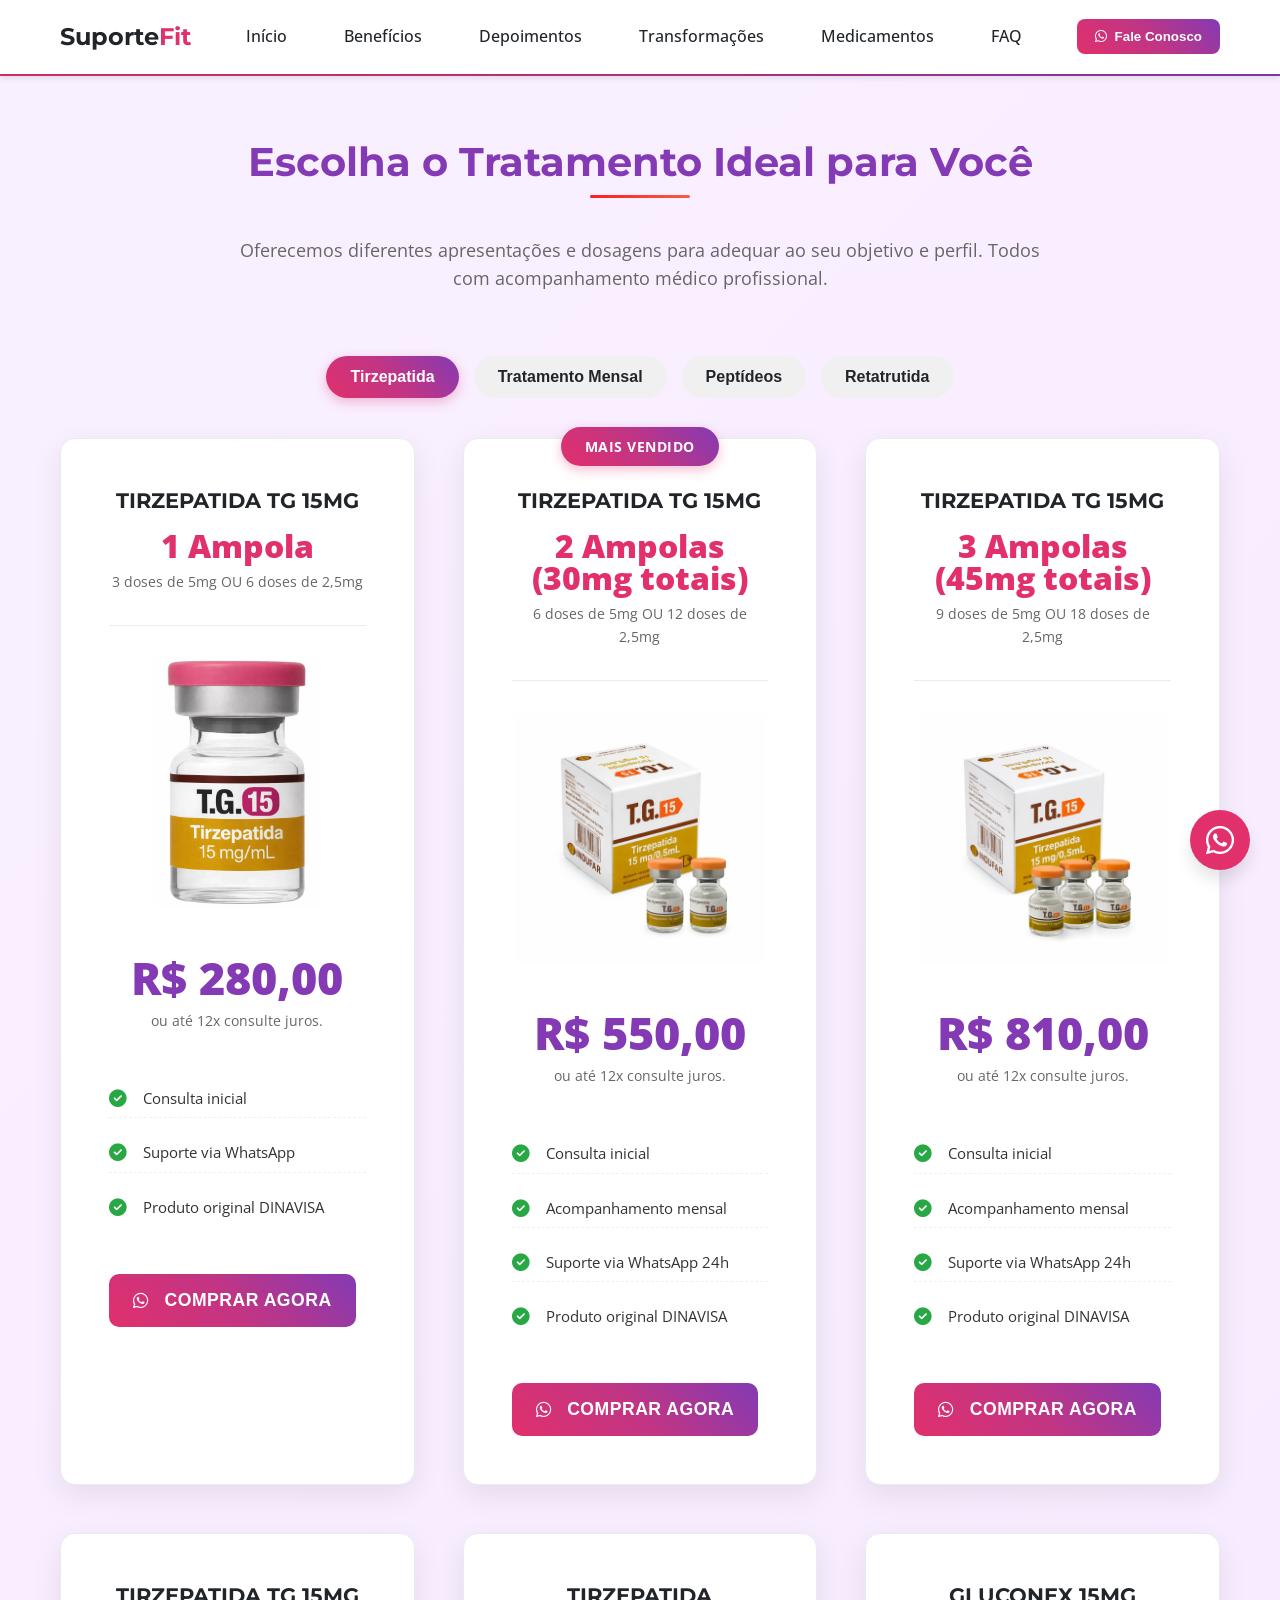
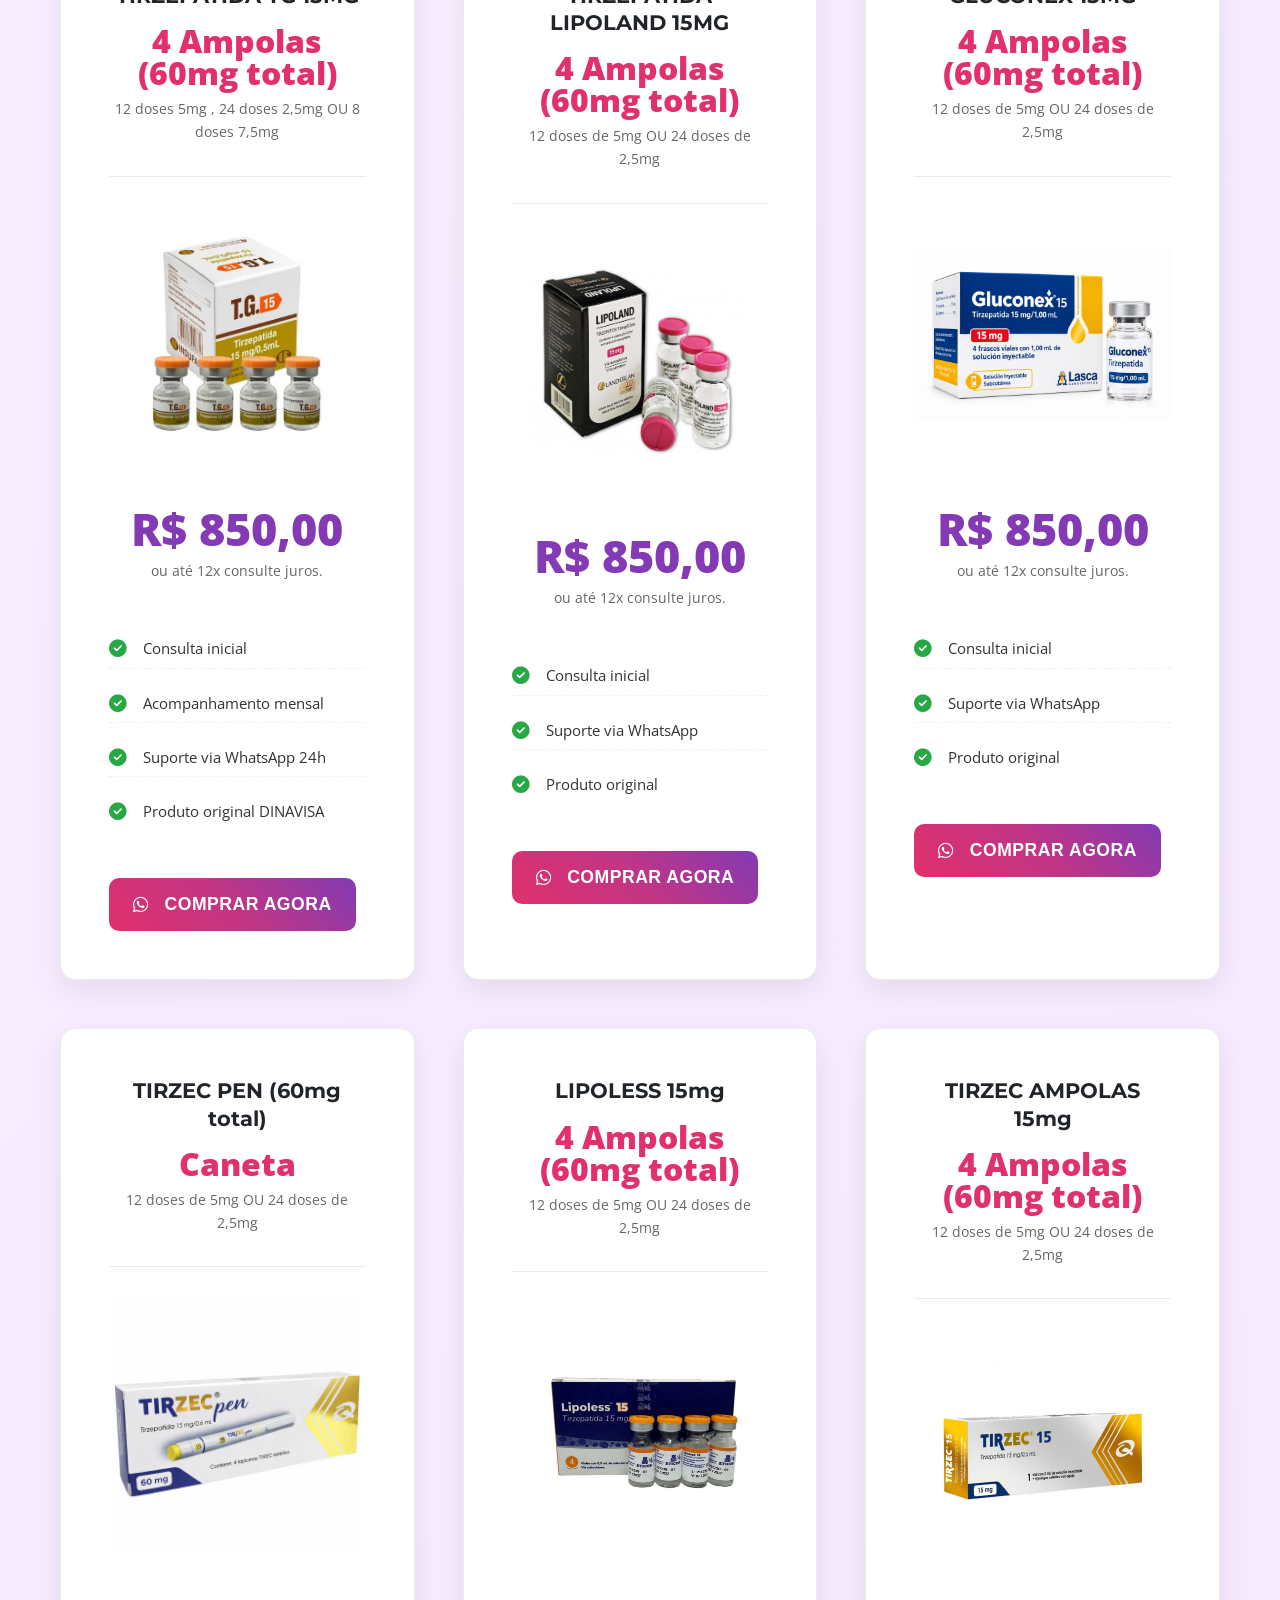
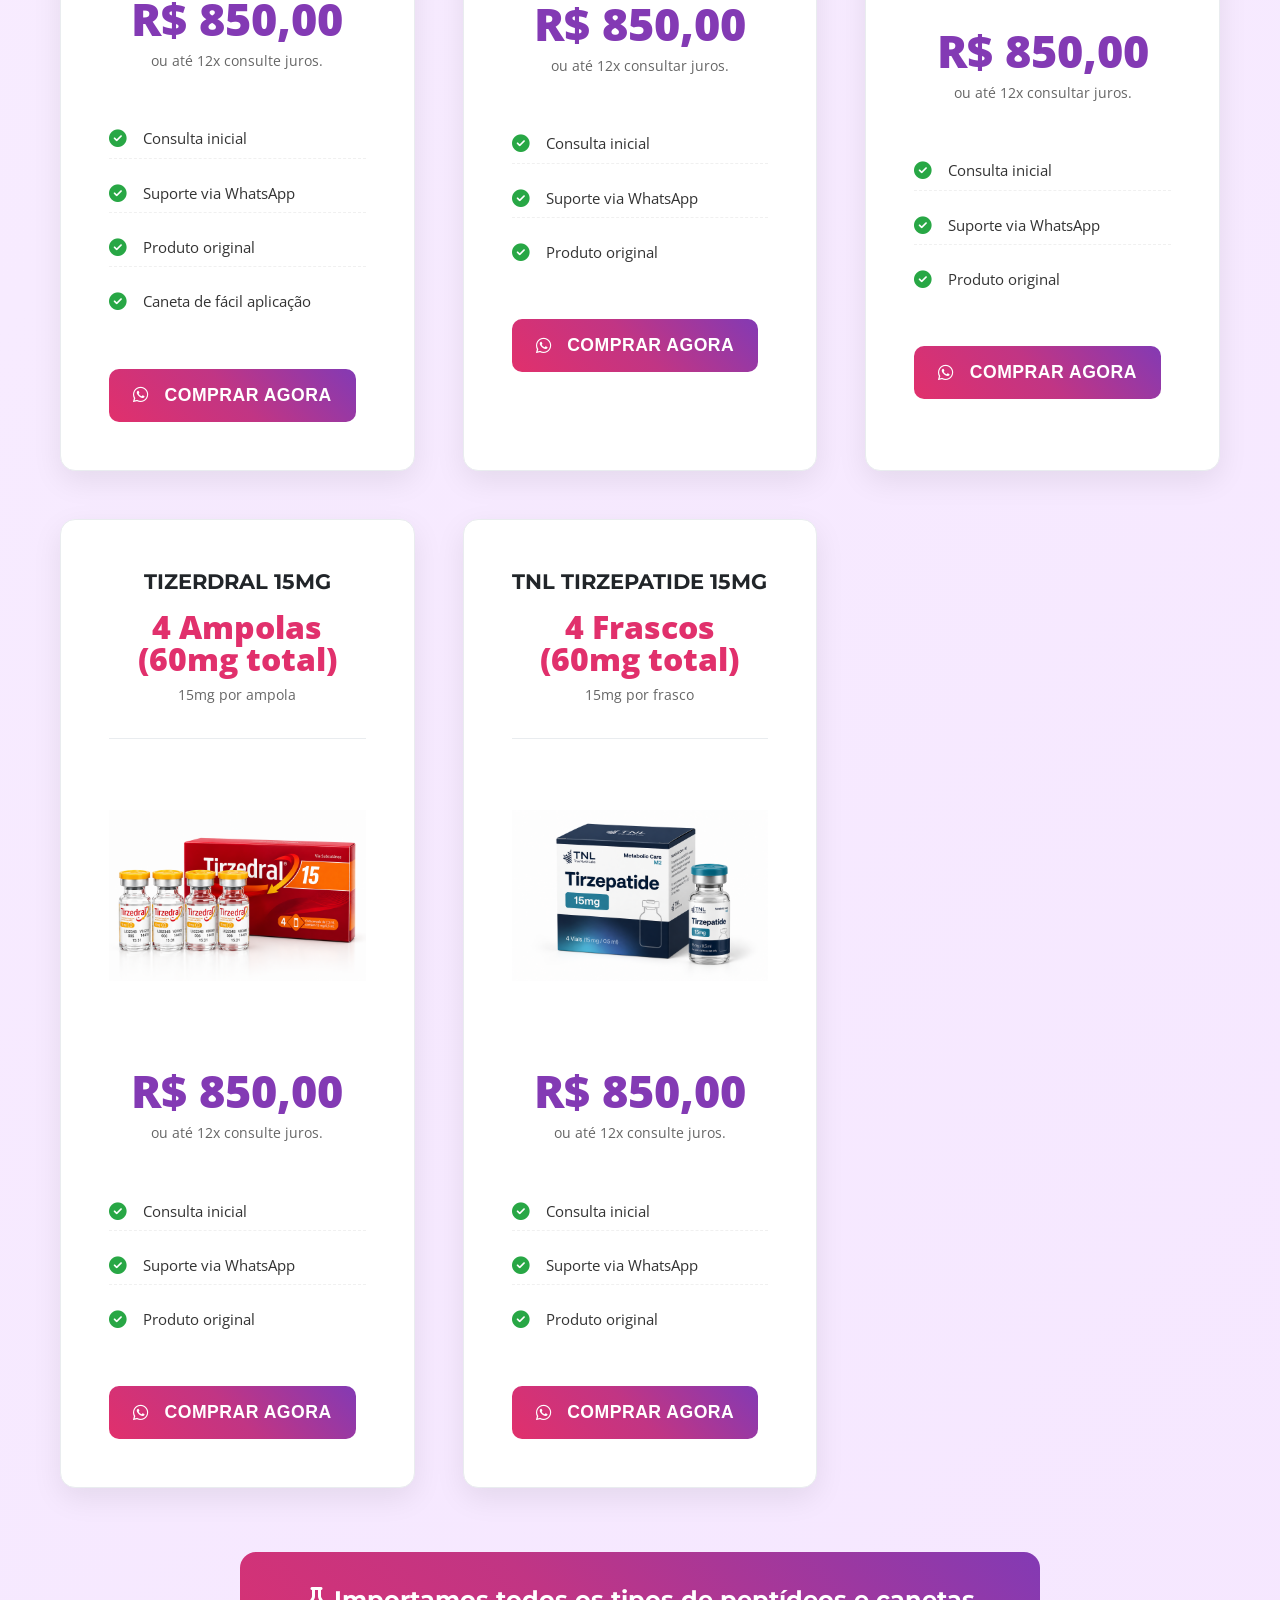
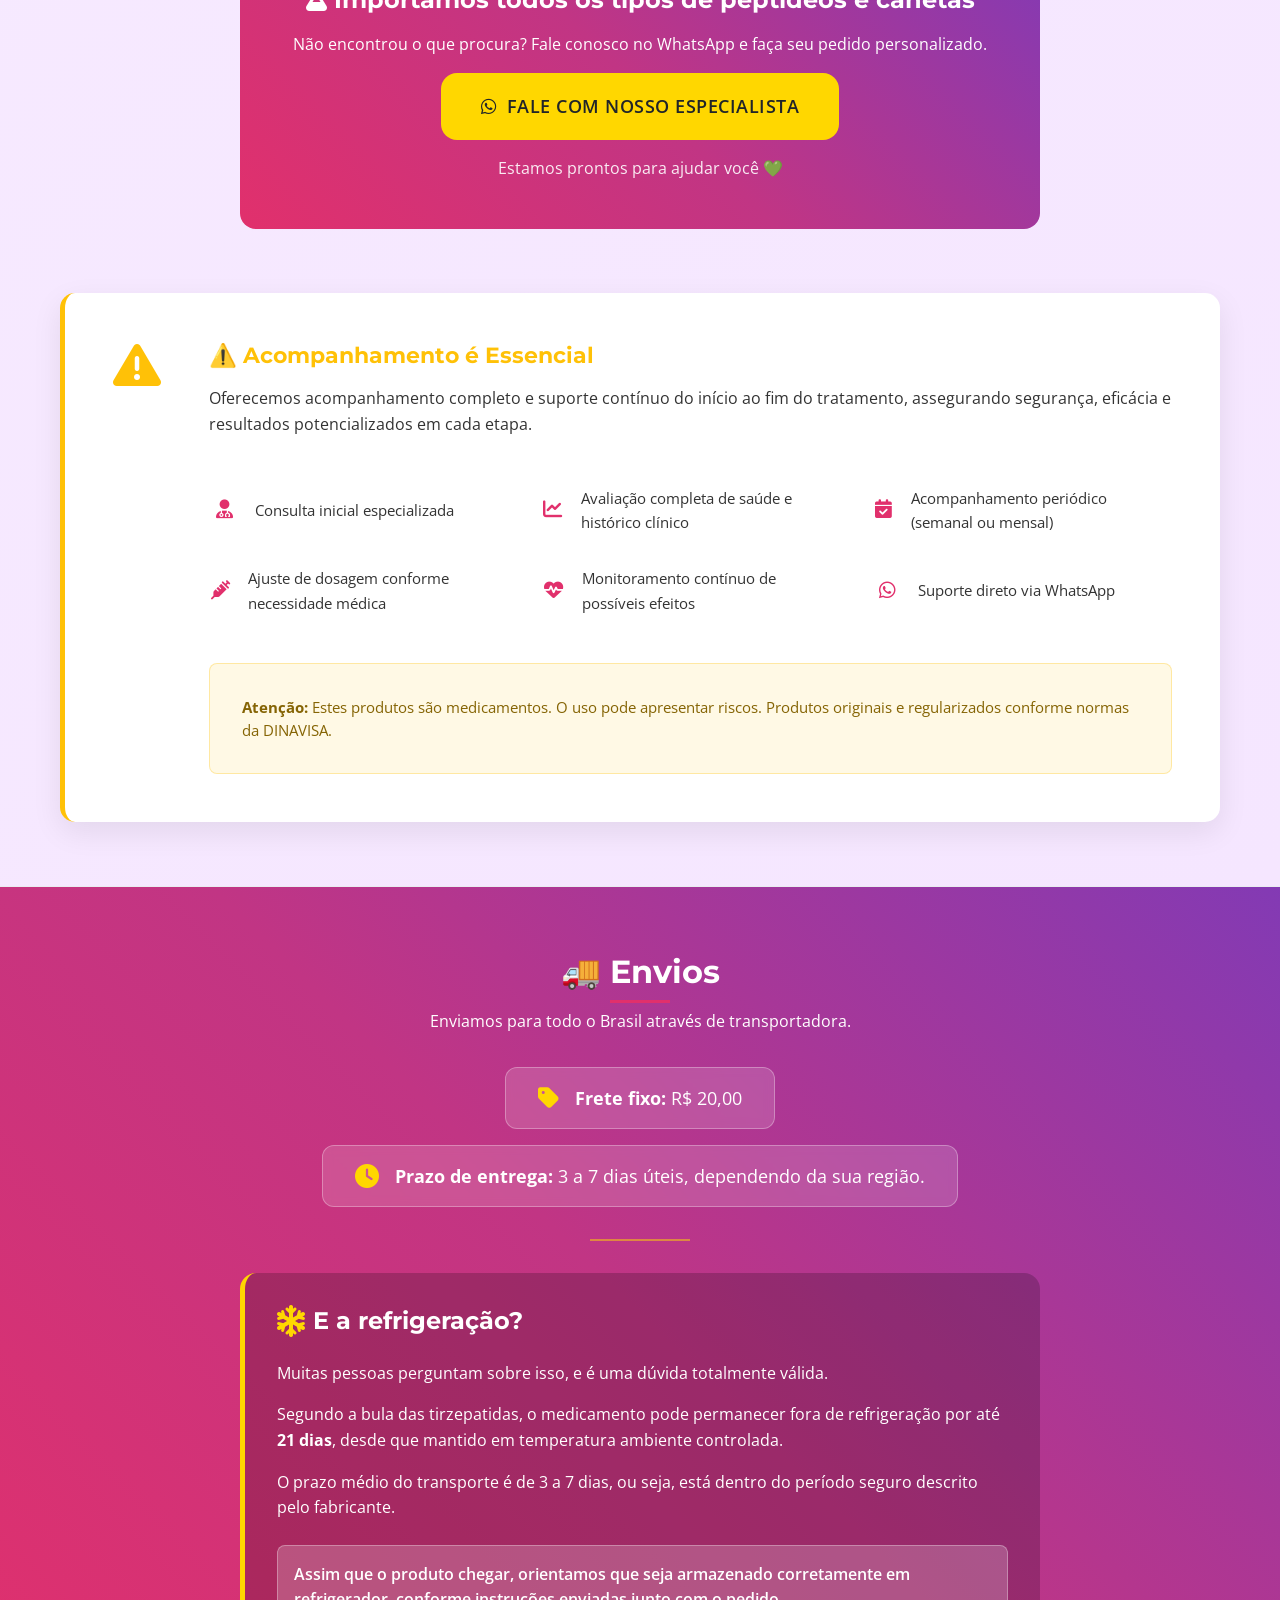
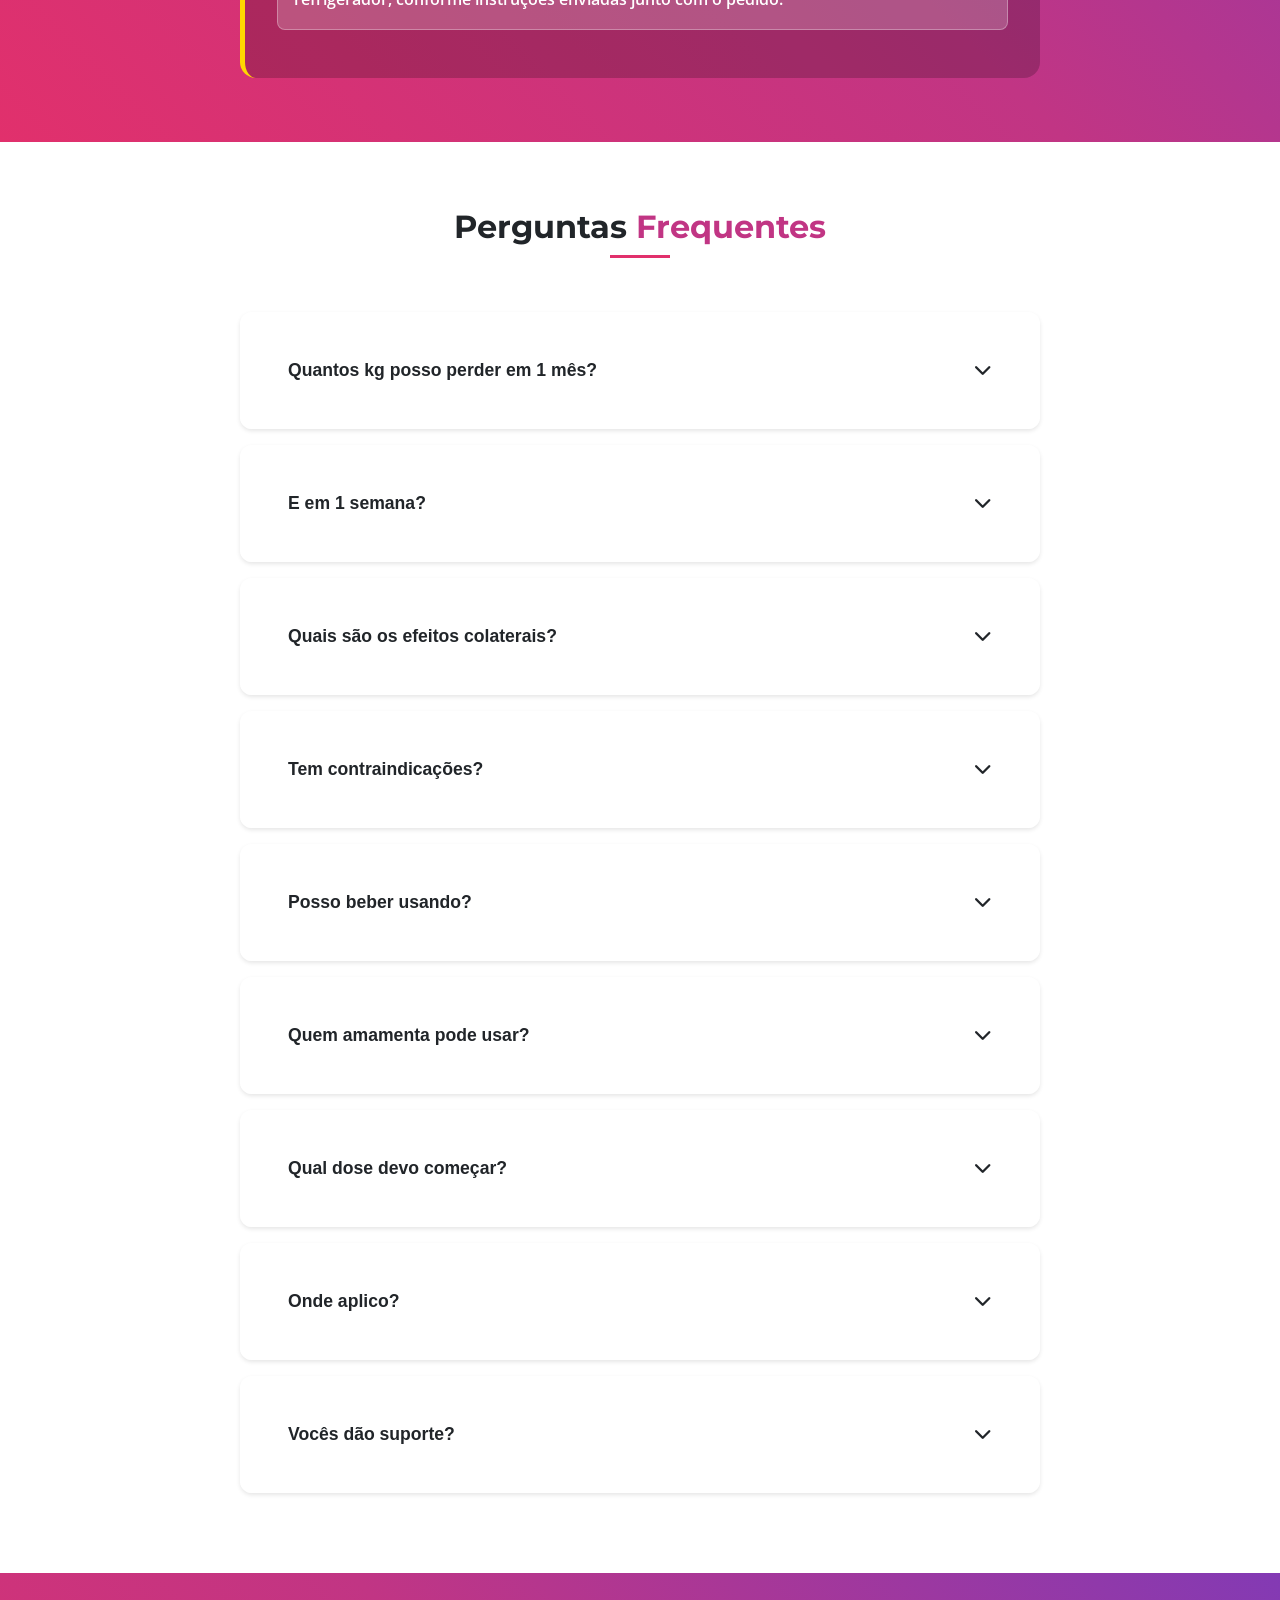
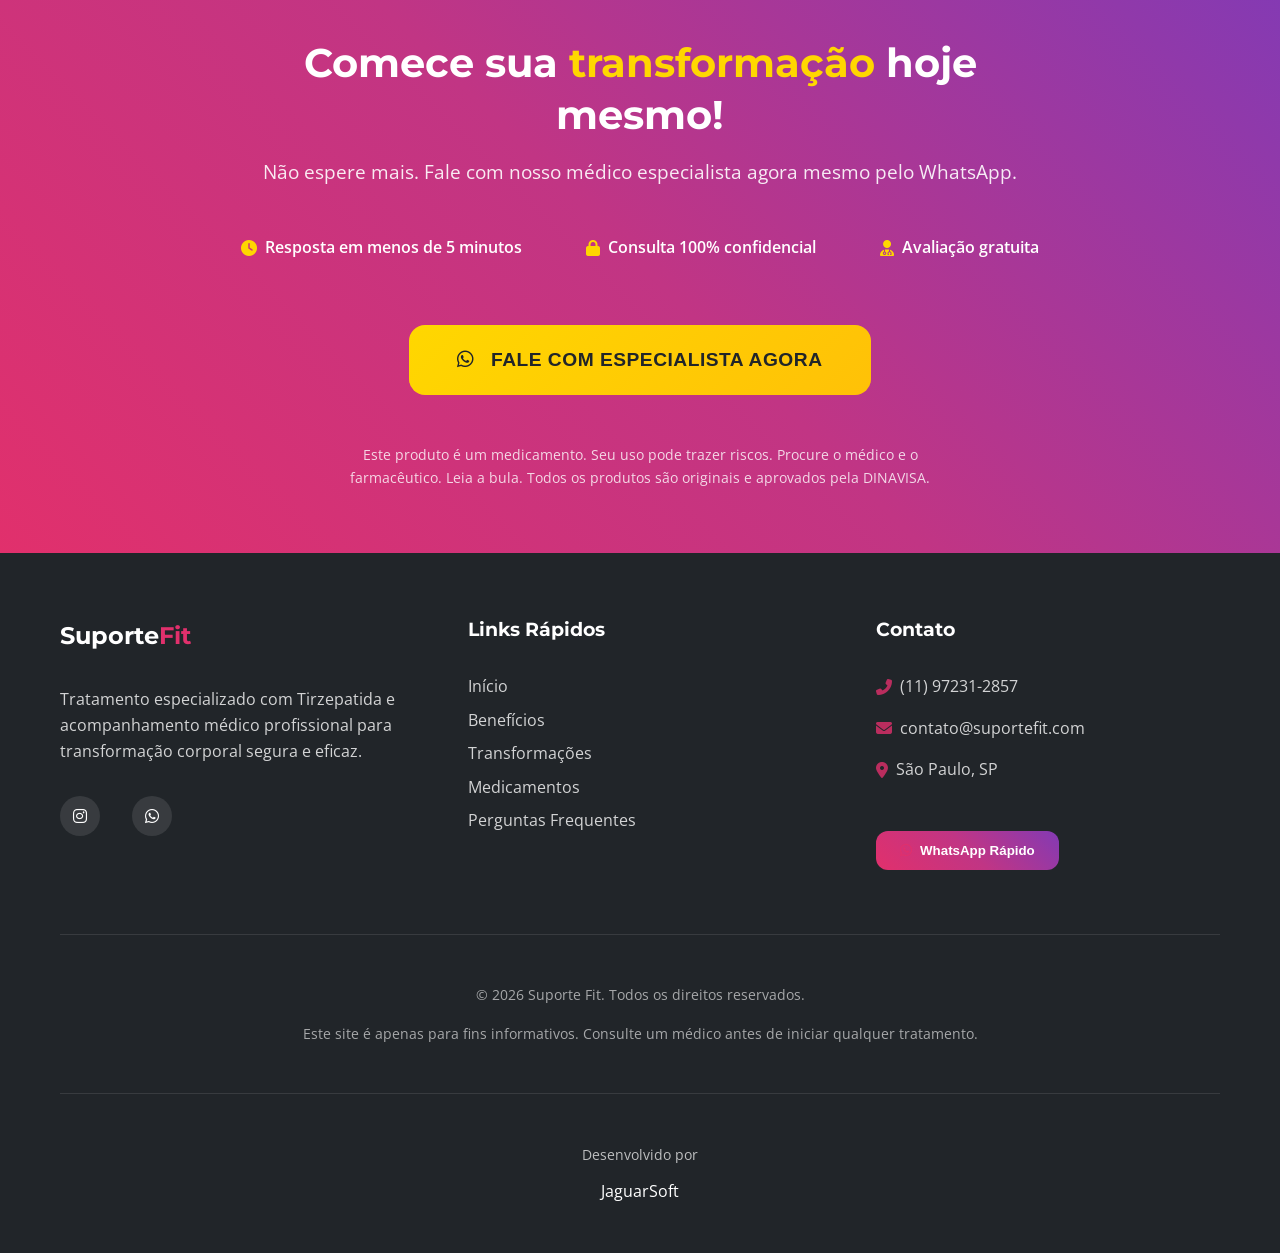
==== commit 3ae2f9c4: "Atualizacao de precos e catalogo" ====
--- a/produtos.html
+++ b/produtos.html
@@ -4,18 +4,18 @@
     <meta charset="UTF-8">
     <meta name="viewport" content="width=device-width, initial-scale=1.0">
     <title>Medicamentos | Suporte Fit</title>
-    
+
     <!-- Fonts -->
     <link rel="preconnect" href="https://fonts.googleapis.com">
     <link rel="preconnect" href="https://fonts.gstatic.com" crossorigin>
     <link href="https://fonts.googleapis.com/css2?family=Montserrat:wght@300;400;500;600;700&family=Open+Sans:wght@300;400;600&display=swap" rel="stylesheet">
-    
+
     <!-- Icons -->
     <link rel="stylesheet" href="https://cdnjs.cloudflare.com/ajax/libs/font-awesome/6.4.0/css/all.min.css">
-    
-    <!-- Swiper CSS (necessário para manter o padrão, mesmo que não use aqui) -->
+
+    <!-- Swiper CSS -->
     <link rel="stylesheet" href="https://cdn.jsdelivr.net/npm/swiper@9/swiper-bundle.min.css">
-    
+
     <link rel="icon" type="image/x-icon" href="assets/favicon.ico">
     <!-- Seu CSS principal -->
     <link rel="stylesheet" href="assets/css/style.css">
@@ -23,69 +23,42 @@
 </head>
 <body>
     <div id="promoPopup">
-
         <div class="popup-pascoa-content">
-
             <button id="closePopupBtn" class="fechar-popup">&times;</button>
-
             <div class="popup-pascoa-header">
                 <h2>🔥 Promoção Especial 🔥</h2>
             </div>
-
             <div class="popup-imagem">
                 <img src="assets/img/promo.jpeg" alt="Promoção">
             </div>
-
-            <a
-                class="btn-whatsapp-popup"
-                href="https://wa.me/5511972312857?text=Olá!%20Vi%20essa%20promoção:%20https://suportefit.com.br/assets/img/promo.jpeg%20e%20quero%20aproveitar."
-                target="_blank">
-
-                <i class="fab fa-whatsapp"></i>
-
-                QUERO APROVEITAR A PROMOÇÃO
-
+            <a class="btn-whatsapp-popup" href="https://wa.me/5511972312857?text=Olá!%20Vi%20essa%20promoção:%20https://suportefit.com.br/assets/img/promo.jpeg%20e%20quero%20aproveitar." target="_blank">
+                <i class="fab fa-whatsapp"></i> QUERO APROVEITAR A PROMOÇÃO
             </a>
-
             <div class="popup-pascoa-timer">
-
                 <div class="timer-box">
                     <div id="days" class="timer-number">08</div>
                     <div class="timer-label">Dias</div>
                 </div>
-
                 <div class="timer-box">
                     <div id="hours" class="timer-number">00</div>
                     <div class="timer-label">Horas</div>
                 </div>
-
                 <div class="timer-box">
                     <div id="minutes" class="timer-number">00</div>
                     <div class="timer-label">Min</div>
                 </div>
-
                 <div class="timer-box">
                     <div id="seconds" class="timer-number">00</div>
                     <div class="timer-label">Seg</div>
                 </div>
-
-            </div>
-
+            </div>
             <div class="popup-urgencia">
                 Restam apenas <span id="qtdUnidades">10</span> unidades.
             </div>
-
-            <div class="popup-pascoa-produtos">
-
-                <!-- Produtos -->
-
-            </div>
-
+            <div class="popup-pascoa-produtos"></div>
         </div>
-
     </div>
 
-    <!-- WhatsApp Float Button (opcional) -->
     <div class="whatsapp-float">
         <a href="https://api.whatsapp.com/message/MMY5Y3WPRLYHJ1?autoload=1&app_absent=0" target="_blank" aria-label="Fale conosco no WhatsApp">
             <i class="fab fa-whatsapp"></i>
@@ -93,14 +66,12 @@
         </a>
     </div>
 
-    <!-- Header (igual ao da index) -->
     <header class="header">
         <div class="container">
             <nav class="navbar">
                 <a href="index.html" class="logo">
                     <span class="logo-text">Suporte<span class="logo-highlight">Fit</span></span>
                 </a>
-                
                 <ul class="nav-menu">
                     <li><a href="index.html" class="nav-link active">Início</a></li>
                     <li><a href="index.html#beneficios" class="nav-link">Benefícios</a></li>
@@ -109,12 +80,10 @@
                     <li><a href="produtos.html" class="nav-link">Medicamentos</a></li>
                     <li><a href="#faq" class="nav-link">FAQ</a></li>
                 </ul>
-                
                 <button class="whatsapp-nav-btn">
                     <i class="fab fa-whatsapp"></i>
                     <span>Fale Conosco</span>
                 </button>
-                
                 <div class="hamburger">
                     <span class="bar"></span>
                     <span class="bar"></span>
@@ -124,102 +93,26 @@
         </div>
     </header>
 
-    
     <section id="medicamentos" class="plans-original">
         <div class="container">
-
             <div class="section-header">
                 <h2 class="section-title">Escolha o Tratamento Ideal para Você</h2>
                 <p class="section-subtitle">
-                    Oferecemos diferentes apresentações e dosagens para adequar ao seu objetivo e perfil. 
+                    Oferecemos diferentes apresentações e dosagens para adequar ao seu objetivo e perfil.
                     Todos com acompanhamento médico profissional.
                 </p>
             </div>
-            
-            <!-- Abas de Medicamentos -->
+
             <div class="medicamento-tabs">
                 <button class="tab-btn active" data-tab="tirzepatida">Tirzepatida</button>
-                <button class="tab-btn" data-tab="tirzepatida-dose-unica">Doses Únicas</button>
                 <button class="tab-btn" data-tab="tirzepatida-mensal">Tratamento Mensal</button>
                 <button class="tab-btn" data-tab="peptideos">Peptídeos</button>
                 <button class="tab-btn" data-tab="retatrutida">Retatrutida</button>
             </div>
 
             <div class="plans-container-original">
-            
-                <!-- ================= TIRZEPATIDA - DOSES ÚNICAS ================= -->
-                <!-- Dose 2,5mg -->
-                <div class="plan-card-original" data-category="tirzepatida-dose-unica">
-                    <div class="plan-header-original">
-                        <h3 class="plan-title">TIRZEPATIDA TG 2,5MG</h3>
-                        <div class="plan-quantity">Dose Única</div>
-                        <div class="plan-dosage">1 seringa pronta para uso</div>
-                    </div>
-                    <img src="assets/img/tizerpatida-tg-2,5mg.png" alt="Tirzepatida TG 2,5mg">
-                    <div class="plan-price-original">
-                        <div class="price-main">R$ 250,00</div>
-                        <div class="price-installment">ou até 12x consulte juros.</div>
-                    </div>
-                    <div class="plan-features-original">
-                        <div class="feature-item"><i class="fas fa-check-circle"></i><span>Produto original DINAVISA</span></div>
-                        <div class="feature-item"><i class="fas fa-check-circle"></i><span>Consulta inclusa</span></div>
-                        <div class="feature-item"><i class="fas fa-check-circle"></i><span>Suporte via WhatsApp</span></div>
-                        <div class="feature-item"><i class="fas fa-check-circle"></i><span>Entrega rápida</span></div>
-                    </div>
-                    <button class="plan-button-original" data-plano="Tirzepatida 2,5mg Dose Única">
-                        <i class="fab fa-whatsapp"></i><span>COMPRAR AGORA</span>
-                    </button>
-                </div>
-
-                <!-- Dose 5mg -->
-                <div class="plan-card-original" data-category="tirzepatida-dose-unica">
-                    <div class="plan-header-original">
-                        <div class="popular-badge">MAIS VENDIDO</div>
-                        <h3 class="plan-title">TIRZEPATIDA TG 5MG</h3>
-                        <div class="plan-quantity">Dose Única</div>
-                        <div class="plan-dosage">1 seringa pronta para uso</div>
-                    </div>
-                    <img src="assets/img/tizerpatida-tg-5mg.png" alt="Tirzepatida TG 5mg">
-                    <div class="plan-price-original">
-                        <div class="price-main">R$ 450,00</div>
-                        <div class="price-installment">ou até 12x consulte juros.</div>
-                    </div>
-                    <div class="plan-features-original">
-                        <div class="feature-item"><i class="fas fa-check-circle"></i><span>Produto original DINAVISA</span></div>
-                        <div class="feature-item"><i class="fas fa-check-circle"></i><span>Consulta inclusa</span></div>
-                        <div class="feature-item"><i class="fas fa-check-circle"></i><span>Suporte via WhatsApp</span></div>
-                        <div class="feature-item"><i class="fas fa-check-circle"></i><span>Entrega rápida</span></div>
-                    </div>
-                    <button class="plan-button-original" data-plano="Tirzepatida 5mg Dose Única">
-                        <i class="fab fa-whatsapp"></i><span>COMPRAR AGORA</span>
-                    </button>
-                </div>
-
-                <!-- Dose 7,5mg -->
-                <div class="plan-card-original" data-category="tirzepatida-dose-unica">
-                    <div class="plan-header-original">
-                        <h3 class="plan-title">TIRZEPATIDA TG 7,5MG</h3>
-                        <div class="plan-quantity">Dose Única</div>
-                        <div class="plan-dosage">1 seringa pronta para uso</div>
-                    </div>
-                    <img src="assets/img/tizerpatida-tg-7,5mg.png" alt="Tirzepatida TG 7,5mg">
-                    <div class="plan-price-original">
-                        <div class="price-main">R$ 520,00</div>
-                        <div class="price-installment">ou até 12x consulte juros.</div>
-                    </div>
-                    <div class="plan-features-original">
-                        <div class="feature-item"><i class="fas fa-check-circle"></i><span>Produto original DINAVISA</span></div>
-                        <div class="feature-item"><i class="fas fa-check-circle"></i><span>Consulta inclusa</span></div>
-                        <div class="feature-item"><i class="fas fa-check-circle"></i><span>Suporte via WhatsApp</span></div>
-                        <div class="feature-item"><i class="fas fa-check-circle"></i><span>Entrega rápida</span></div>
-                    </div>
-                    <button class="plan-button-original" data-plano="Tirzepatida 7,5mg Dose Única">
-                        <i class="fab fa-whatsapp"></i><span>COMPRAR AGORA</span>
-                    </button>
-                </div>
 
                 <!-- ================= TIRZEPATIDA - TRATAMENTO 1 MÊS (4 SERINGAS) ================= -->
-                <!-- Mensal 2,5mg -->
                 <div class="plan-card-original" data-category="tirzepatida-mensal">
                     <div class="plan-header-original">
                         <h3 class="plan-title">TIRZEPATIDA TG 2,5MG</h3>
@@ -242,7 +135,6 @@
                     </button>
                 </div>
 
-                <!-- Mensal 5mg -->
                 <div class="plan-card-original" data-category="tirzepatida-mensal">
                     <div class="plan-header-original">
                         <div class="popular-badge">MAIS VENDIDO</div>
@@ -266,7 +158,6 @@
                     </button>
                 </div>
 
-                <!-- Mensal 7,5mg -->
                 <div class="plan-card-original" data-category="tirzepatida-mensal">
                     <div class="plan-header-original">
                         <h3 class="plan-title">TIRZEPATIDA TG 7,5MG</h3>
@@ -290,29 +181,6 @@
                 </div>
 
                 <!-- ================= TIRZEPATIDA - AMPOLAS ================= -->
-                <!-- TG 10mg (40mg total) -->
-                <div class="plan-card-original" data-category="tirzepatida">
-                    <div class="plan-header-original">
-                        <h3 class="plan-title">TIRZEPATIDA TG 10MG</h3>
-                        <div class="plan-quantity">4 ampolas (40mg total)</div>
-                        <div class="plan-dosage">4 meses tratamento 2,5mg OU 2 meses tratamento 5mg</div>
-                    </div>
-                    <img src="assets/img/tizerpatida-tg-10mg-4doses.png" alt="Tirzepatida TG 10mg">
-                    <div class="plan-price-original">
-                        <div class="price-main">R$ 1.000,00</div>
-                        <div class="price-installment">ou até 12x consulte juros.</div>
-                    </div>
-                    <div class="plan-features-original">
-                        <div class="feature-item"><i class="fas fa-check-circle"></i><span>Consulta inicial</span></div>
-                        <div class="feature-item"><i class="fas fa-check-circle"></i><span>Acompanhamento mensal</span></div>
-                        <div class="feature-item"><i class="fas fa-check-circle"></i><span>Suporte via WhatsApp</span></div>
-                        <div class="feature-item"><i class="fas fa-check-circle"></i><span>Produto original DINAVISA</span></div>
-                    </div>
-                    <button class="plan-button-original" data-plano="Tirzepatida TG 10mg 4 ampolas">
-                        <i class="fab fa-whatsapp"></i><span>COMPRAR AGORA</span>
-                    </button>
-                </div>
-
                 <!-- 1 ampola TG 15mg -->
                 <div class="plan-card-original" data-category="tirzepatida">
                     <div class="plan-header-original">
@@ -322,7 +190,7 @@
                     </div>
                     <img src="assets/img/tizerpatida-tg-15mg-1ampola.jpeg" alt="Tirzepatida TG 15mg 1 Ampola">
                     <div class="plan-price-original">
-                        <div class="price-main">R$ 375,00</div>
+                        <div class="price-main">R$ 280,00</div>
                         <div class="price-installment">ou até 12x consulte juros.</div>
                     </div>
                     <div class="plan-features-original">
@@ -345,7 +213,7 @@
                     </div>
                     <img src="assets/img/tizerpatida-tg-15mg-2doses.png" alt="Tirzepatida TG 15mg 2 Ampolas">
                     <div class="plan-price-original">
-                        <div class="price-main">R$ 675,00</div>
+                        <div class="price-main">R$ 550,00</div>
                         <div class="price-installment">ou até 12x consulte juros.</div>
                     </div>
                     <div class="plan-features-original">
@@ -368,7 +236,7 @@
                     </div>
                     <img src="assets/img/tizerpatida-tg-15mg-3ampolas.png" alt="Tirzepatida TG 15mg 3 Ampolas">
                     <div class="plan-price-original">
-                        <div class="price-main">R$ 975,00</div>
+                        <div class="price-main">R$ 810,00</div>
                         <div class="price-installment">ou até 12x consulte juros.</div>
                     </div>
                     <div class="plan-features-original">
@@ -391,10 +259,8 @@
                     </div>
                     <img src="assets/img/tizerpatida-tg-ampolas.jpeg" alt="Tirzepatida TG 15mg 4 Ampolas">
                     <div class="plan-price-original">
-                        <div class="price-main">R$ 1.100,00</div>
-                        <div class="price-old">R$ 1.600,00</div>
-                        <div class="price-installment">ou até 12x consulte juros.</div>
-                        <div class="price-save">Economize R$ 400,00</div>
+                        <div class="price-main">R$ 850,00</div>
+                        <div class="price-installment">ou até 12x consulte juros.</div>
                     </div>
                     <div class="plan-features-original">
                         <div class="feature-item"><i class="fas fa-check-circle"></i><span>Consulta inicial</span></div>
@@ -408,7 +274,6 @@
                 </div>
 
                 <!-- ================= TIRZEPATIDA LIPOLAND ================= -->
-                <!-- 4 ampolas 15mg (60mg total) -->
                 <div class="plan-card-original" data-category="tirzepatida">
                     <div class="plan-header-original">
                         <h3 class="plan-title">TIRZEPATIDA LIPOLAND 15MG</h3>
@@ -417,7 +282,7 @@
                     </div>
                     <img src="assets/img/tizerpatida-lipoland-4ampolas.jpeg" alt="Tirzepatida Lipoland 4 ampolas">
                     <div class="plan-price-original">
-                        <div class="price-main">R$ 1.000,00</div>
+                        <div class="price-main">R$ 850,00</div>
                         <div class="price-installment">ou até 12x consulte juros.</div>
                     </div>
                     <div class="plan-features-original">
@@ -431,7 +296,6 @@
                 </div>
 
                 <!-- ================= GLUCONEX 15mg ================= -->
-                <!-- 4 ampolas (60mg total) -->
                 <div class="plan-card-original" data-category="tirzepatida">
                     <div class="plan-header-original">
                         <h3 class="plan-title">GLUCONEX 15MG</h3>
@@ -440,7 +304,7 @@
                     </div>
                     <img src="assets/img/gluconex-15mg.png" alt="Gluconex 4 ampolas">
                     <div class="plan-price-original">
-                        <div class="price-main">R$ 1.000,00</div>
+                        <div class="price-main">R$ 850,00</div>
                         <div class="price-installment">ou até 12x consulte juros.</div>
                     </div>
                     <div class="plan-features-original">
@@ -462,7 +326,7 @@
                     </div>
                     <img src="assets/img/tizerc-pen-60mg.png" alt="Tirzec Pen">
                     <div class="plan-price-original">
-                        <div class="price-main">R$ 1.300,00</div>
+                        <div class="price-main">R$ 850,00</div>
                         <div class="price-installment">ou até 12x consulte juros.</div>
                     </div>
                     <div class="plan-features-original">
@@ -485,7 +349,7 @@
                     </div>
                     <img src="assets/img/lipoless-15mg.jpg" alt="Lipoless">
                     <div class="plan-price-original">
-                        <div class="price-main">R$ 1.000,00</div>
+                        <div class="price-main">R$ 850,00</div>
                         <div class="price-installment">ou até 12x consultar juros.</div>
                     </div>
                     <div class="plan-features-original">
@@ -497,7 +361,7 @@
                         <i class="fab fa-whatsapp"></i><span>COMPRAR AGORA</span>
                     </button>
                 </div>
-                
+
                 <!-- ================= Tizerpatida Tirzec ampola 15mg ================= -->
                 <div class="plan-card-original" data-category="tirzepatida">
                     <div class="plan-header-original">
@@ -507,7 +371,7 @@
                     </div>
                     <img src="assets/img/tizerpatida-tirzec-ampola-15-mg.png" alt="Tirzec ampola 15mg">
                     <div class="plan-price-original">
-                        <div class="price-main">R$ 1.100,00</div>
+                        <div class="price-main">R$ 850,00</div>
                         <div class="price-installment">ou até 12x consultar juros.</div>
                     </div>
                     <div class="plan-features-original">
@@ -520,7 +384,51 @@
                     </button>
                 </div>
 
-                <!-- ================= PEPTÍDEOS ================= -->
+                <!-- ================= TIZERDRAL 15mg ================= -->
+                <div class="plan-card-original" data-category="tirzepatida">
+                    <div class="plan-header-original">
+                        <h3 class="plan-title">TIZERDRAL 15MG</h3>
+                        <div class="plan-quantity">4 Ampolas (60mg total)</div>
+                        <div class="plan-dosage">15mg por ampola</div>
+                    </div>
+                    <img src="assets/img/tizerdral-15mg.png" alt="Tizerdral 15mg - 4 ampolas">
+                    <div class="plan-price-original">
+                        <div class="price-main">R$ 850,00</div>
+                        <div class="price-installment">ou até 12x consulte juros.</div>
+                    </div>
+                    <div class="plan-features-original">
+                        <div class="feature-item"><i class="fas fa-check-circle"></i><span>Consulta inicial</span></div>
+                        <div class="feature-item"><i class="fas fa-check-circle"></i><span>Suporte via WhatsApp</span></div>
+                        <div class="feature-item"><i class="fas fa-check-circle"></i><span>Produto original</span></div>
+                    </div>
+                    <button class="plan-button-original" data-plano="Tizerdral 15mg">
+                        <i class="fab fa-whatsapp"></i><span>COMPRAR AGORA</span>
+                    </button>
+                </div>
+
+                <!-- ================= TNL TIRZEPATIDE 15mg ================= -->
+                <div class="plan-card-original" data-category="tirzepatida">
+                    <div class="plan-header-original">
+                        <h3 class="plan-title">TNL TIRZEPATIDE 15MG</h3>
+                        <div class="plan-quantity">4 Frascos (60mg total)</div>
+                        <div class="plan-dosage">15mg por frasco</div>
+                    </div>
+                    <img src="assets/img/TNL-tizerpatide-15mg.png" alt="TNL Tirzepatide 15mg - 4 frascos">
+                    <div class="plan-price-original">
+                        <div class="price-main">R$ 850,00</div>
+                        <div class="price-installment">ou até 12x consulte juros.</div>
+                    </div>
+                    <div class="plan-features-original">
+                        <div class="feature-item"><i class="fas fa-check-circle"></i><span>Consulta inicial</span></div>
+                        <div class="feature-item"><i class="fas fa-check-circle"></i><span>Suporte via WhatsApp</span></div>
+                        <div class="feature-item"><i class="fas fa-check-circle"></i><span>Produto original</span></div>
+                    </div>
+                    <button class="plan-button-original" data-plano="TNL Tirzepatide 15mg">
+                        <i class="fab fa-whatsapp"></i><span>COMPRAR AGORA</span>
+                    </button>
+                </div>
+
+                <!-- ================= PEPTÍDEOS ================= -->
                 <div class="plan-card-original" data-category="peptideos">
                     <div class="plan-header-original">
                         <h3 class="plan-title">CJC-1295 + IPAMORELI</h3>
@@ -661,8 +569,8 @@
                         <i class="fab fa-whatsapp"></i><span>COMPRAR AGORA</span>
                     </button>
                 </div>
-                        <!-- ================= RETATRUTIDA ================= -->
-                    <!-- Retatrutida Veltrane 120mg -->
+
+                <!-- ================= RETATRUTIDA ================= -->
                 <div class="plan-card-original" data-category="retatrutida">
                     <div class="plan-header-original">
                         <div class="popular-badge">NOVO</div>
@@ -670,11 +578,11 @@
                         <div class="plan-quantity">120mg</div>
                         <div class="plan-dosage">Produto original Veltrane</div>
                     </div>
-                        <img src="assets/img/retatrutida-veltrane-120mg.jpeg" alt="Retatrutida Veltrane 120mg">
-                        <div class="plan-price-original">
-                            <div class="price-main">R$ 1.300,00</div>
-                            <div class="price-installment">ou até 12x consulte juros.</div>
-                        </div>
+                    <img src="assets/img/retatrutida-veltrane-120mg.jpeg" alt="Retatrutida Veltrane 120mg">
+                    <div class="plan-price-original">
+                        <div class="price-main">R$ 1.300,00</div>
+                        <div class="price-installment">ou até 12x consulte juros.</div>
+                    </div>
                     <div class="plan-features-original">
                          <div class="feature-item"><i class="fas fa-check-circle"></i><span>Consulta inicial</span></div>
                          <div class="feature-item"><i class="fas fa-check-circle"></i><span>Suporte via WhatsApp</span></div>
@@ -684,8 +592,7 @@
                         <i class="fab fa-whatsapp"></i><span>COMPRAR AGORA</span>
                     </button>
                 </div>
-                <!-- ================= RETATRUTIDA TLN ================= -->
-                    <!-- Retatrutida TNL 10mg -->
+
                 <div class="plan-card-original" data-category="retatrutida">
                     <div class="plan-header-original">
                         <div class="popular-badge">NOVO</div>
@@ -693,11 +600,11 @@
                         <div class="plan-quantity">10mg</div>
                         <div class="plan-dosage">Produto original TNL • 4 AMPOLAS </div>
                     </div>
-                        <img src="assets/img/retatrutida-tnl-10mg.png" alt="Retatrutida TNL 10mg">
-                        <div class="plan-price-original">
-                            <div class="price-main">R$ 1.050,00</div>
-                            <div class="price-installment">ou até 12x consulte juros.</div>
-                        </div>
+                    <img src="assets/img/retatrutida-tnl-10mg.png" alt="Retatrutida TNL 10mg">
+                    <div class="plan-price-original">
+                        <div class="price-main">R$ 1.050,00</div>
+                        <div class="price-installment">ou até 12x consulte juros.</div>
+                    </div>
                     <div class="plan-features-original">
                          <div class="feature-item"><i class="fas fa-check-circle"></i><span>Consulta inicial</span></div>
                          <div class="feature-item"><i class="fas fa-check-circle"></i><span>Suporte via WhatsApp</span></div>
@@ -708,18 +615,17 @@
                     </button>
                 </div>
 
-                    <!-- Retatrutida Synedica 40mg (Caneta) -->
-                    <div class="plan-card-original" data-category="retatrutida">
+                <div class="plan-card-original" data-category="retatrutida">
                     <div class="plan-header-original">
                         <h3 class="plan-title">RETATRUTIDA SYNEDICA 40MG</h3>
                         <div class="plan-quantity">Caneta pré-preenchida</div>
-                        <div class="plan-dosage">Produto original Synedica • Alto padrão de pureza • Controle rigoroso de qualidade</div>
-                    </div>
-                        <img src="assets/img/retatrutida-synedica-40mg.png" alt="Retatrutida Synedica 40mg">
-                            <div class="plan-price-original">
-                                <div class="price-main">R$ 1.300,00</div>
-                                <div class="price-installment">ou até 12x consulte juros.</div>
-                            </div>
+                        <div class="plan-dosage">Produto original Synedica • Alto padrão de pureza</div>
+                    </div>
+                    <img src="assets/img/retatrutida-synedica-40mg.png" alt="Retatrutida Synedica 40mg">
+                    <div class="plan-price-original">
+                        <div class="price-main">R$ 1.300,00</div>
+                        <div class="price-installment">ou até 12x consulte juros.</div>
+                    </div>
                     <div class="plan-features-original">
                          <div class="feature-item"><i class="fas fa-check-circle"></i><span>Consulta inicial</span></div>
                          <div class="feature-item"><i class="fas fa-check-circle"></i><span>Suporte via WhatsApp</span></div>
@@ -728,386 +634,175 @@
                     <button class="plan-button-original" data-plano="Retatrutida Synedica 40mg">
                         <i class="fab fa-whatsapp"></i><span>COMPRAR AGORA</span>
                     </button>
-            </div>
-            <!-- Retatrutida ZPHC 40mg (Ampola em pó) -->
-            <div class="plan-card-original" data-category="retatrutida">
-                <div class="plan-header-original">
-                    <h3 class="plan-title">RETATRUTIDA ZPHC 40MG</h3>
-                    <div class="plan-quantity">Ampola em pó</div>
-                    <div class="plan-dosage">Produto original ZPHC • Alto padrão de pureza • Controle rigoroso de qualidade</div>
-                </div>
-                <img src="assets/img/retratutida-zphc-40mg.png" alt="Retatrutida ZPHC 40mg">
-                <div class="plan-price-original">
-                    <div class="price-main">R$ 1.300,00</div>
-                    <div class="price-installment">ou até 12x consulte juros.</div>
-                </div>
-                <div class="plan-features-original">
-                    <div class="feature-item"><i class="fas fa-check-circle"></i><span>Consulta inicial</span></div>
-                    <div class="feature-item"><i class="fas fa-check-circle"></i><span>Suporte via WhatsApp</span></div>
-                    <div class="feature-item"><i class="fas fa-check-circle"></i><span>Acompanhamento</span></div>
-                </div>
-                <button class="plan-button-original" data-plano="Retatrutida ZPHC 40mg">
-                    <i class="fab fa-whatsapp"></i><span>COMPRAR AGORA</span>
-                </button>
-            </div>
-            <!-- ================= TIZERDRAL 15mg ================= -->
-                    <div class="plan-card-original" data-category="tirzepatida">
-                        <div class="plan-header-original">
-                            <h3 class="plan-title">TIZERDRAL 15MG</h3>
-                            <div class="plan-quantity">4 Ampolas (60mg total)</div>
-                            <div class="plan-dosage">15mg por ampola</div>
-                        </div>
-
-                        <img src="assets/img/tizerdral-15mg.png" alt="Tizerdral 15mg - 4 ampolas">
-
-                        <div class="plan-price-original">
-                            <div class="price-main">R$ 1.000,00</div>
-                            <div class="price-installment">ou até 12x consulte juros.</div>
-                        </div>
-
-                        <div class="plan-features-original">
-                            <div class="feature-item">
-                                <i class="fas fa-check-circle"></i>
-                                <span>Consulta inicial</span>
-                            </div>
-                            <div class="feature-item">
-                                <i class="fas fa-check-circle"></i>
-                                <span>Suporte via WhatsApp</span>
-                            </div>
-                            <div class="feature-item">
-                                <i class="fas fa-check-circle"></i>
-                                <span>Produto original</span>
-                            </div>
-                        </div>
-
-                        <button class="plan-button-original" data-plano="Tizerdral 15mg">
-                            <i class="fab fa-whatsapp"></i>
-                            <span>COMPRAR AGORA</span>
-                        </button>
-                    </div>
-
-
-                    <!-- ================= TNL TIRZEPATIDE 15mg ================= -->
-                    <div class="plan-card-original" data-category="tirzepatida">
-                        <div class="plan-header-original">
-                            <h3 class="plan-title">TNL TIRZEPATIDE 15MG</h3>
-                            <div class="plan-quantity">4 Frascos (60mg total)</div>
-                            <div class="plan-dosage">15mg por frasco</div>
-                        </div>
-
-                        <img src="assets/img/TNL-tizerpatide-15mg.png" alt="TNL Tirzepatide 15mg - 4 frascos">
-
-                        <div class="plan-price-original">
-                            <div class="price-main">R$ 900,00</div>
-                            <div class="price-installment">ou até 12x consulte juros.</div>
-                        </div>
-
-                        <div class="plan-features-original">
-                            <div class="feature-item">
-                                <i class="fas fa-check-circle"></i>
-                                <span>Consulta inicial</span>
-                            </div>
-                            <div class="feature-item">
-                                <i class="fas fa-check-circle"></i>
-                                <span>Suporte via WhatsApp</span>
-                            </div>
-                            <div class="feature-item">
-                                <i class="fas fa-check-circle"></i>
-                                <span>Produto original</span>
-                            </div>
-                        </div>
-
-                        <button class="plan-button-original" data-plano="TNL Tirzepatide 15mg">
-                            <i class="fab fa-whatsapp"></i>
-                            <span>COMPRAR AGORA</span>
-                        </button>
-                    </div>
-            <!-- Retatrutida TNL 40mg (Caneta) -->
-            <div class="plan-card-original" data-category="retatrutida">
-                <div class="plan-header-original">
-                    <h3 class="plan-title">RETATRUTIDA TNL 40MG</h3>
-                    <div class="plan-quantity">Caneta pré-preenchida</div>
-                    <div class="plan-dosage">Produto original TNL • Alto padrão de pureza • Controle rigoroso de qualidade</div>
-                </div>
-                <img src="assets/img/retratutida-tnl-40mg.png" alt="Retatrutida TNL 40mg">
-                <div class="plan-price-original">
-                    <div class="price-main">R$ 1.050,00</div>
-                    <div class="price-installment">ou até 12x consulte juros.</div>
-                </div>
-                <div class="plan-features-original">
-                    <div class="feature-item"><i class="fas fa-check-circle"></i><span>Consulta inicial</span></div>
-                    <div class="feature-item"><i class="fas fa-check-circle"></i><span>Suporte via WhatsApp</span></div>
-                    <div class="feature-item"><i class="fas fa-check-circle"></i><span>Acompanhamento</span></div>
-                </div>
-                <button class="plan-button-original" data-plano="Retatrutida TNL 40mg">
-                    <i class="fab fa-whatsapp"></i><span>COMPRAR AGORA</span>
-                </button>
-            </div>     
-            </div>
-                <!-- Bloco de suporte para peptídeos -->
-                <div class="peptide-support">
-                    <h3><i class="fas fa-flask"></i> Importamos todos os tipos de peptídeos e canetas</h3>
-                    <p>Não encontrou o que procura? Fale conosco no WhatsApp e faça seu pedido personalizado.</p>
-                    <a href="https://wa.me/551197232857?text=Olá!%20Gostaria%20de%20informações%20sobre%20produtos%20não%20listados%20no%20site." class="cta-button" style="background: #FFD700; color: var(--dark); border: none; display: inline-flex; align-items: center; gap: 10px; text-decoration: none;">
-                        <i class="fab fa-whatsapp"></i> FALE COM NOSSO ESPECIALISTA
-                    </a>
-                    <p style="margin-top: 1rem; opacity: 0.9;">Estamos prontos para ajudar você 💚</p>  
-            </div>
-            <!-- Aviso Médico -->
-    <section class="medical-notice-original" aria-labelledby="medicalNoticeTitle">
-
-        <div class="notice-icon">
-            <i class="fas fa-exclamation-triangle" aria-hidden="true"></i>
-        </div>
-
-        <div class="notice-content">
-            <h4 id="medicalNoticeTitle">
-                ⚠️ Acompanhamento é Essencial
-            </h4>
-
-            <p>
-                Oferecemos acompanhamento completo e suporte contínuo do início ao fim do tratamento, assegurando segurança, eficácia e resultados potencializados em cada etapa.
-            </p>
-
-            <div class="notice-features">
-
-                <div class="notice-feature">
-                    <i class="fas fa-user-md" aria-hidden="true"></i>
-                    <span>Consulta inicial especializada</span>
-                </div>
-
-                <div class="notice-feature">
-                    <i class="fas fa-chart-line" aria-hidden="true"></i>
-                    <span>Avaliação completa de saúde e histórico clínico</span>
-                </div>
-
-                <div class="notice-feature">
-                    <i class="fas fa-calendar-check" aria-hidden="true"></i>
-                    <span>Acompanhamento periódico (semanal ou mensal)</span>
-                </div>
-
-                <div class="notice-feature">
-                    <i class="fas fa-syringe" aria-hidden="true"></i>
-                    <span>Ajuste de dosagem conforme necessidade médica</span>
-                </div>
-
-                <div class="notice-feature">
-                    <i class="fas fa-heartbeat" aria-hidden="true"></i>
-                    <span>Monitoramento contínuo de possíveis efeitos</span>
-                </div>
-
-                <div class="notice-feature">
-                    <i class="fab fa-whatsapp" aria-hidden="true"></i>
-                    <span>Suporte direto via WhatsApp</span>
-                </div>
-
-            </div>
-
-            <div class="legal-warning" role="alert">
-                <p>
-                    <strong>Atenção:</strong> Estes produtos são medicamentos.
-                    O uso pode apresentar riscos. Produtos originais e
-                    regularizados conforme normas da DINAVISA.
-                </p>
-            </div>
-
-        </div>
-        
-    </section>
+                </div>
+
+                <div class="plan-card-original" data-category="retatrutida">
+                    <div class="plan-header-original">
+                        <h3 class="plan-title">RETATRUTIDA ZPHC 40MG</h3>
+                        <div class="plan-quantity">Ampola em pó</div>
+                        <div class="plan-dosage">Produto original ZPHC • Alto padrão de pureza</div>
+                    </div>
+                    <img src="assets/img/retratutida-zphc-40mg.png" alt="Retatrutida ZPHC 40mg">
+                    <div class="plan-price-original">
+                        <div class="price-main">R$ 1.300,00</div>
+                        <div class="price-installment">ou até 12x consulte juros.</div>
+                    </div>
+                    <div class="plan-features-original">
+                        <div class="feature-item"><i class="fas fa-check-circle"></i><span>Consulta inicial</span></div>
+                        <div class="feature-item"><i class="fas fa-check-circle"></i><span>Suporte via WhatsApp</span></div>
+                        <div class="feature-item"><i class="fas fa-check-circle"></i><span>Acompanhamento</span></div>
+                    </div>
+                    <button class="plan-button-original" data-plano="Retatrutida ZPHC 40mg">
+                        <i class="fab fa-whatsapp"></i><span>COMPRAR AGORA</span>
+                    </button>
+                </div>
+
+                <div class="plan-card-original" data-category="retatrutida">
+                    <div class="plan-header-original">
+                        <h3 class="plan-title">RETATRUTIDA TNL 40MG</h3>
+                        <div class="plan-quantity">Caneta pré-preenchida</div>
+                        <div class="plan-dosage">Produto original TNL • Alto padrão de pureza</div>
+                    </div>
+                    <img src="assets/img/retratutida-tnl-40mg.png" alt="Retatrutida TNL 40mg">
+                    <div class="plan-price-original">
+                        <div class="price-main">R$ 1.050,00</div>
+                        <div class="price-installment">ou até 12x consulte juros.</div>
+                    </div>
+                    <div class="plan-features-original">
+                        <div class="feature-item"><i class="fas fa-check-circle"></i><span>Consulta inicial</span></div>
+                        <div class="feature-item"><i class="fas fa-check-circle"></i><span>Suporte via WhatsApp</span></div>
+                        <div class="feature-item"><i class="fas fa-check-circle"></i><span>Acompanhamento</span></div>
+                    </div>
+                    <button class="plan-button-original" data-plano="Retatrutida TNL 40mg">
+                        <i class="fab fa-whatsapp"></i><span>COMPRAR AGORA</span>
+                    </button>
+                </div>
+            </div>
+
+            <div class="peptide-support">
+                <h3><i class="fas fa-flask"></i> Importamos todos os tipos de peptídeos e canetas</h3>
+                <p>Não encontrou o que procura? Fale conosco no WhatsApp e faça seu pedido personalizado.</p>
+                <a href="https://wa.me/551197232857?text=Olá!%20Gostaria%20de%20informações%20sobre%20produtos%20não%20listados%20no%20site." class="cta-button" style="background: #FFD700; color: var(--dark); border: none; display: inline-flex; align-items: center; gap: 10px; text-decoration: none;">
+                    <i class="fab fa-whatsapp"></i> FALE COM NOSSO ESPECIALISTA
+                </a>
+                <p style="margin-top: 1rem; opacity: 0.9;">Estamos prontos para ajudar você 💚</p>
+            </div>
+
+            <section class="medical-notice-original" aria-labelledby="medicalNoticeTitle">
+                <div class="notice-icon">
+                    <i class="fas fa-exclamation-triangle" aria-hidden="true"></i>
+                </div>
+                <div class="notice-content">
+                    <h4 id="medicalNoticeTitle">⚠️ Acompanhamento é Essencial</h4>
+                    <p>Oferecemos acompanhamento completo e suporte contínuo do início ao fim do tratamento, assegurando segurança, eficácia e resultados potencializados em cada etapa.</p>
+                    <div class="notice-features">
+                        <div class="notice-feature"><i class="fas fa-user-md" aria-hidden="true"></i><span>Consulta inicial especializada</span></div>
+                        <div class="notice-feature"><i class="fas fa-chart-line" aria-hidden="true"></i><span>Avaliação completa de saúde e histórico clínico</span></div>
+                        <div class="notice-feature"><i class="fas fa-calendar-check" aria-hidden="true"></i><span>Acompanhamento periódico (semanal ou mensal)</span></div>
+                        <div class="notice-feature"><i class="fas fa-syringe" aria-hidden="true"></i><span>Ajuste de dosagem conforme necessidade médica</span></div>
+                        <div class="notice-feature"><i class="fas fa-heartbeat" aria-hidden="true"></i><span>Monitoramento contínuo de possíveis efeitos</span></div>
+                        <div class="notice-feature"><i class="fab fa-whatsapp" aria-hidden="true"></i><span>Suporte direto via WhatsApp</span></div>
+                    </div>
+                    <div class="legal-warning" role="alert">
+                        <p><strong>Atenção:</strong> Estes produtos são medicamentos. O uso pode apresentar riscos. Produtos originais e regularizados conforme normas da DINAVISA.</p>
+                    </div>
+                </div>
+            </section>
         </div>
     </section>
-    
-    
-    <!-- Seção de Envio e Refrigeração -->
+
     <section class="shipping-section highlight-bg">
         <div class="container">
             <div class="shipping-content">
-            <h2 class="section-title">🚚 <span class="highlight">Envios</span></h2>
-            <p class="shipping-text">Enviamos para todo o Brasil através de transportadora.</p>
-
-            <div class="shipping-details">
-                <div class="shipping-item">
-                    <i class="fas fa-tag"></i>
-                    <span><strong>Frete fixo:</strong> R$ 20,00</span>
-                </div>
-                <div class="shipping-item">
-                    <i class="fas fa-clock"></i>
-                    <span><strong>Prazo de entrega:</strong> 3 a 7 dias úteis, dependendo da sua região.</span>
-                </div>
-            </div>
-
-            <hr class="shipping-divider">
-
+                <h2 class="section-title">🚚 <span class="highlight">Envios</span></h2>
+                <p class="shipping-text">Enviamos para todo o Brasil através de transportadora.</p>
+                <div class="shipping-details">
+                    <div class="shipping-item"><i class="fas fa-tag"></i><span><strong>Frete fixo:</strong> R$ 20,00</span></div>
+                    <div class="shipping-item"><i class="fas fa-clock"></i><span><strong>Prazo de entrega:</strong> 3 a 7 dias úteis, dependendo da sua região.</span></div>
+                </div>
+                <hr class="shipping-divider">
                 <div class="refrigeration-info">
-                <h3><i class="fas fa-snowflake"></i> E a refrigeração?</h3>
-                <p>Muitas pessoas perguntam sobre isso, e é uma dúvida totalmente válida.</p>
-                <p>Segundo a bula das tirzepatidas, o medicamento pode permanecer fora de refrigeração por até <strong>21 dias</strong>, desde que mantido em temperatura ambiente controlada.</p>
-                <p>O prazo médio do transporte é de 3 a 7 dias, ou seja, está dentro do período seguro descrito pelo fabricante.</p>
-                <p class="refrigeration-note">Assim que o produto chegar, orientamos que seja armazenado corretamente em refrigerador, conforme instruções enviadas junto com o pedido.</p>
+                    <h3><i class="fas fa-snowflake"></i> E a refrigeração?</h3>
+                    <p>Muitas pessoas perguntam sobre isso, e é uma dúvida totalmente válida.</p>
+                    <p>Segundo a bula das tirzepatidas, o medicamento pode permanecer fora de refrigeração por até <strong>21 dias</strong>, desde que mantido em temperatura ambiente controlada.</p>
+                    <p>O prazo médio do transporte é de 3 a 7 dias, ou seja, está dentro do período seguro descrito pelo fabricante.</p>
+                    <p class="refrigeration-note">Assim que o produto chegar, orientamos que seja armazenado corretamente em refrigerador, conforme instruções enviadas junto com o pedido.</p>
                 </div>
             </div>
         </div>
     </section>
-        <!-- FAQ -->
+
     <section id="faq" class="faq">
         <div class="container">
             <h2 class="section-title">Perguntas <span class="highlight">Frequentes</span></h2>
             <div class="faq-grid">
                 <div class="faq-item">
-                    <button class="faq-question">
-                        Quantos kg posso perder em 1 mês?
-                        <i class="fas fa-chevron-down"></i>
-                    </button>
-                    <div class="faq-answer">
-                        <p>Depende do organismo e da alimentação. Em média, pessoas relatam perda de 3 a 7kg no primeiro mês.</p>
-                    </div>
-                </div>
-
+                    <button class="faq-question">Quantos kg posso perder em 1 mês?<i class="fas fa-chevron-down"></i></button>
+                    <div class="faq-answer"><p>Depende do organismo e da alimentação. Em média, pessoas relatam perda de 3 a 7kg no primeiro mês.</p></div>
+                </div>
                 <div class="faq-item">
-                    <button class="faq-question">
-                        E em 1 semana?
-                        <i class="fas fa-chevron-down"></i>
-                    </button>
-                    <div class="faq-answer">
-                        <p>Na primeira semana pode haver redução de inchaço e retenção, mas os resultados variam de pessoa para pessoa.</p>
-                    </div>
-                </div>
-
+                    <button class="faq-question">E em 1 semana?<i class="fas fa-chevron-down"></i></button>
+                    <div class="faq-answer"><p>Na primeira semana pode haver redução de inchaço e retenção, mas os resultados variam de pessoa para pessoa.</p></div>
+                </div>
                 <div class="faq-item">
-                    <button class="faq-question">
-                        Quais são os efeitos colaterais?
-                        <i class="fas fa-chevron-down"></i>
-                    </button>
-                    <div class="faq-answer">
-                        <p>Os mais comuns são:</p>
-                        <ul>
-                            <li>Náusea leve</li>
-                            <li>Sensação de estômago cheio</li>
-                            <li>Diminuição do apetite</li>
-                        </ul>
-                        <p>Normalmente são leves e melhoram com o tempo.</p>
-                    </div>
-                </div>
-
+                    <button class="faq-question">Quais são os efeitos colaterais?<i class="fas fa-chevron-down"></i></button>
+                    <div class="faq-answer"><p>Os mais comuns são: náusea leve, sensação de estômago cheio e diminuição do apetite. Normalmente são leves e melhoram com o tempo.</p></div>
+                </div>
                 <div class="faq-item">
-                    <button class="faq-question">
-                        Tem contraindicações?
-                        <i class="fas fa-chevron-down"></i>
-                    </button>
-                    <div class="faq-answer">
-                        <p>Não é indicado para:</p>
-                        <ul>
-                            <li>Gestantes</li>
-                            <li>Mulheres que estão amamentando</li>
-                            <li>Pessoas com histórico de alguns problemas hormonais específicos</li>
-                        </ul>
-                        <p>Sempre orientamos buscar avaliação médica.</p>
-                    </div>
-                </div>
-
+                    <button class="faq-question">Tem contraindicações?<i class="fas fa-chevron-down"></i></button>
+                    <div class="faq-answer"><p>Não é indicado para gestantes, mulheres amamentando ou pessoas com histórico de problemas hormonais específicos.</p></div>
+                </div>
                 <div class="faq-item">
-                    <button class="faq-question">
-                        Posso beber usando?
-                        <i class="fas fa-chevron-down"></i>
-                    </button>
-                    <div class="faq-answer">
-                        <p>O ideal é evitar ou reduzir o consumo de álcool para melhores resultados.</p>
-                    </div>
-                </div>
-
+                    <button class="faq-question">Posso beber usando?<i class="fas fa-chevron-down"></i></button>
+                    <div class="faq-answer"><p>O ideal é evitar ou reduzir o consumo de álcool para melhores resultados.</p></div>
+                </div>
                 <div class="faq-item">
-                    <button class="faq-question">
-                        Quem amamenta pode usar?
-                        <i class="fas fa-chevron-down"></i>
-                    </button>
-                    <div class="faq-answer">
-                        <p>Não é indicado durante a amamentação.</p>
-                    </div>
-                </div>
-
+                    <button class="faq-question">Quem amamenta pode usar?<i class="fas fa-chevron-down"></i></button>
+                    <div class="faq-answer"><p>Não é indicado durante a amamentação.</p></div>
+                </div>
                 <div class="faq-item">
-                    <button class="faq-question">
-                        Qual dose devo começar?
-                        <i class="fas fa-chevron-down"></i>
-                    </button>
-                    <div class="faq-answer">
-                        <p>A maioria das pessoas inicia com 2,5mg.</p>
-                    </div>
-                </div>
-
+                    <button class="faq-question">Qual dose devo começar?<i class="fas fa-chevron-down"></i></button>
+                    <div class="faq-answer"><p>A maioria das pessoas inicia com 2,5mg.</p></div>
+                </div>
                 <div class="faq-item">
-                    <button class="faq-question">
-                        Onde aplico?
-                        <i class="fas fa-chevron-down"></i>
-                    </button>
-                    <div class="faq-answer">
-                        <p>A aplicação é subcutânea (embaixo da pele), geralmente:</p>
-                        <ul>
-                            <li>Abdômen</li>
-                            <li>Coxa</li>
-                            <li>Braço</li>
-                        </ul>
-                    </div>
-                </div>
-
+                    <button class="faq-question">Onde aplico?<i class="fas fa-chevron-down"></i></button>
+                    <div class="faq-answer"><p>A aplicação é subcutânea (embaixo da pele), geralmente no abdômen, coxa ou braço.</p></div>
+                </div>
                 <div class="faq-item">
-                    <button class="faq-question">
-                        Vocês dão suporte?
-                        <i class="fas fa-chevron-down"></i>
-                    </button>
-                    <div class="faq-answer">
-                        <p>Sim. Ensinamos como fracionar, como aplicar, onde aplicar e o armazenamento correto.</p>
-                        <p>Tudo através de vídeos explicativos e tutoriais, além de suporte direto no WhatsApp.</p>
-                    </div>
-                </div>
-
+                    <button class="faq-question">Vocês dão suporte?<i class="fas fa-chevron-down"></i></button>
+                    <div class="faq-answer"><p>Sim. Ensinamos como fracionar, como aplicar, onde aplicar e o armazenamento correto através de vídeos e suporte via WhatsApp.</p></div>
+                </div>
             </div>
         </div>
     </section>
-    <!-- CTA Section -->
+
     <section class="cta">
         <div class="container">
             <div class="cta-content">
                 <h2 class="cta-title">Comece sua <span class="highlight">transformação</span> hoje mesmo!</h2>
                 <p class="cta-text">Não espere mais. Fale com nosso médico especialista agora mesmo pelo WhatsApp.</p>
                 <div class="cta-features">
-                    <div class="cta-feature">
-                        <i class="fas fa-clock"></i>
-                        <span>Resposta em menos de 5 minutos</span>
-                    </div>
-                    <div class="cta-feature">
-                        <i class="fas fa-lock"></i>
-                        <span>Consulta 100% confidencial</span>
-                    </div>
-                    <div class="cta-feature">
-                        <i class="fas fa-user-md"></i>
-                        <span>Avaliação gratuita</span>
-                    </div>
-                </div>
-                <button class="cta-button whatsapp-cta">
-                    <i class="fab fa-whatsapp"></i>
-                    FALE COM ESPECIALISTA AGORA
-                </button>
+                    <div class="cta-feature"><i class="fas fa-clock"></i><span>Resposta em menos de 5 minutos</span></div>
+                    <div class="cta-feature"><i class="fas fa-lock"></i><span>Consulta 100% confidencial</span></div>
+                    <div class="cta-feature"><i class="fas fa-user-md"></i><span>Avaliação gratuita</span></div>
+                </div>
+                <button class="cta-button whatsapp-cta"><i class="fab fa-whatsapp"></i> FALE COM ESPECIALISTA AGORA</button>
                 <p class="cta-note">Este produto é um medicamento. Seu uso pode trazer riscos. Procure o médico e o farmacêutico. Leia a bula. Todos os produtos são originais e aprovados pela DINAVISA.</p>
             </div>
         </div>
     </section>
- <!-- Footer -->
+
     <footer class="footer">
         <div class="container">
             <div class="footer-content">
                 <div class="footer-brand">
-                    <div class="logo">
-                        <span class="logo-text-footer">Suporte<span class="logo-highlight">Fit</span></span>
-                    </div>
+                    <div class="logo"><span class="logo-text-footer">Suporte<span class="logo-highlight">Fit</span></span></div>
                     <p class="footer-description">Tratamento especializado com Tirzepatida e acompanhamento médico profissional para transformação corporal segura e eficaz.</p>
                     <div class="social-icons">
                         <a href="https://www.instagram.com/recomecarviver01?igsh=MXBnYmNoMTl4dWh5aw%3D%3D&utm_source=qr" aria-label="Instagram"><i class="fab fa-instagram"></i></a>
-                        <!-- <a href="#" aria-label="Facebook"><i class="fab fa-facebook-f"></i></a> -->
                         <a href="https://wa.me/5511972312857" aria-label="WhatsApp"><i class="fab fa-whatsapp"></i></a>
                     </div>
                 </div>
-                
                 <div class="footer-links">
                     <h3>Links Rápidos</h3>
                     <ul>
@@ -1118,49 +813,31 @@
                         <li><a href="#faq">Perguntas Frequentes</a></li>
                     </ul>
                 </div>
-                
                 <div class="footer-contact">
                     <h3>Contato</h3>
                     <ul>
-                        <li><i class="fas fa-phone-alt"></i> (11) 11 97231-2857</li>
+                        <li><i class="fas fa-phone-alt"></i> (11) 97231-2857</li>
                         <li><i class="fas fa-envelope"></i> contato@suportefit.com</li>
                         <li><i class="fas fa-map-marker-alt"></i> São Paulo, SP</li>
                     </ul>
-                    <button class="footer-btn">
-                        <i class="fab fa-whatsapp"></i> WhatsApp Rápido
-                    </button>
-                </div>
-            </div>
-            
+                    <button class="footer-btn"><i class="fab fa-whatsapp"></i> WhatsApp Rápido</button>
+                </div>
+            </div>
             <div class="footer-bottom">
-                <p>&copy; 2023 Suporte Fit. Todos os direitos reservados.</p>
+                <p>&copy; 2026 Suporte Fit. Todos os direitos reservados.</p>
                 <p>Este site é apenas para fins informativos. Consulte um médico antes de iniciar qualquer tratamento.</p>
             </div>
-            
             <div class="footer-credits">
                 <div class="credits-content">
                     <span class="credits-text">Desenvolvido por</span>
-                    <div class="jaguarsoft-logo">
-                            <text x="40" y="20" font-family="Arial, sans-serif" font-size="14" font-weight="bold" 
-                                  fill="url(#jaguarGradient)">
-                                JaguarSoft
-                            </text>
-                            <text x="40" y="27" font-family="Arial, sans-serif" font-size="8" fill="#666">
-                                Soluções Digitais
-                            </text>
-                    </div>
+                    <div class="jaguarsoft-logo">JaguarSoft</div>
                 </div>
             </div>
         </div>
     </footer>
 
-    <!-- Swiper JS -->
     <script src="https://cdn.jsdelivr.net/npm/swiper@9/swiper-bundle.min.js"></script>
-    
-    <!-- Nosso JavaScript externo -->
     <script src="assets/js/script.js"></script>
-    <!-- POPUP JS -->
     <script src="assets/js/popup.js"></script>
-
 </body>
-</html>+</html>
